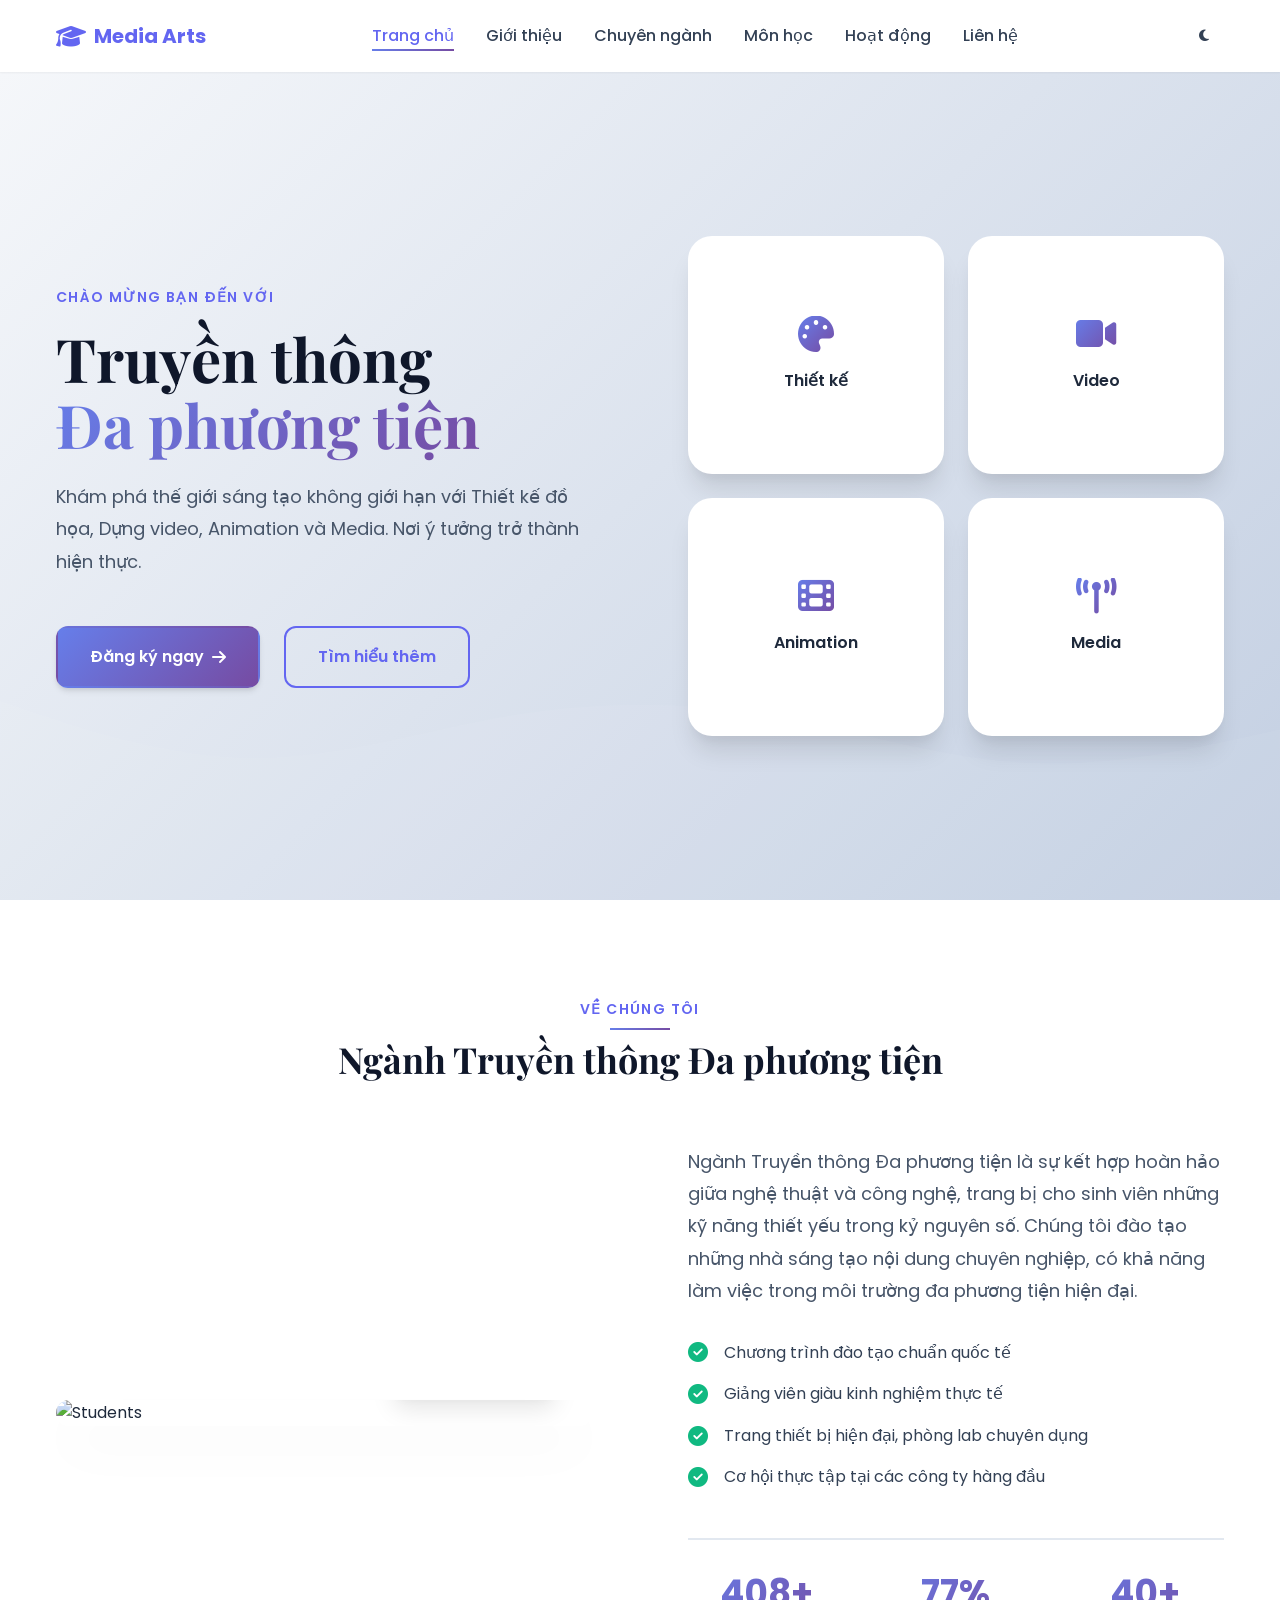
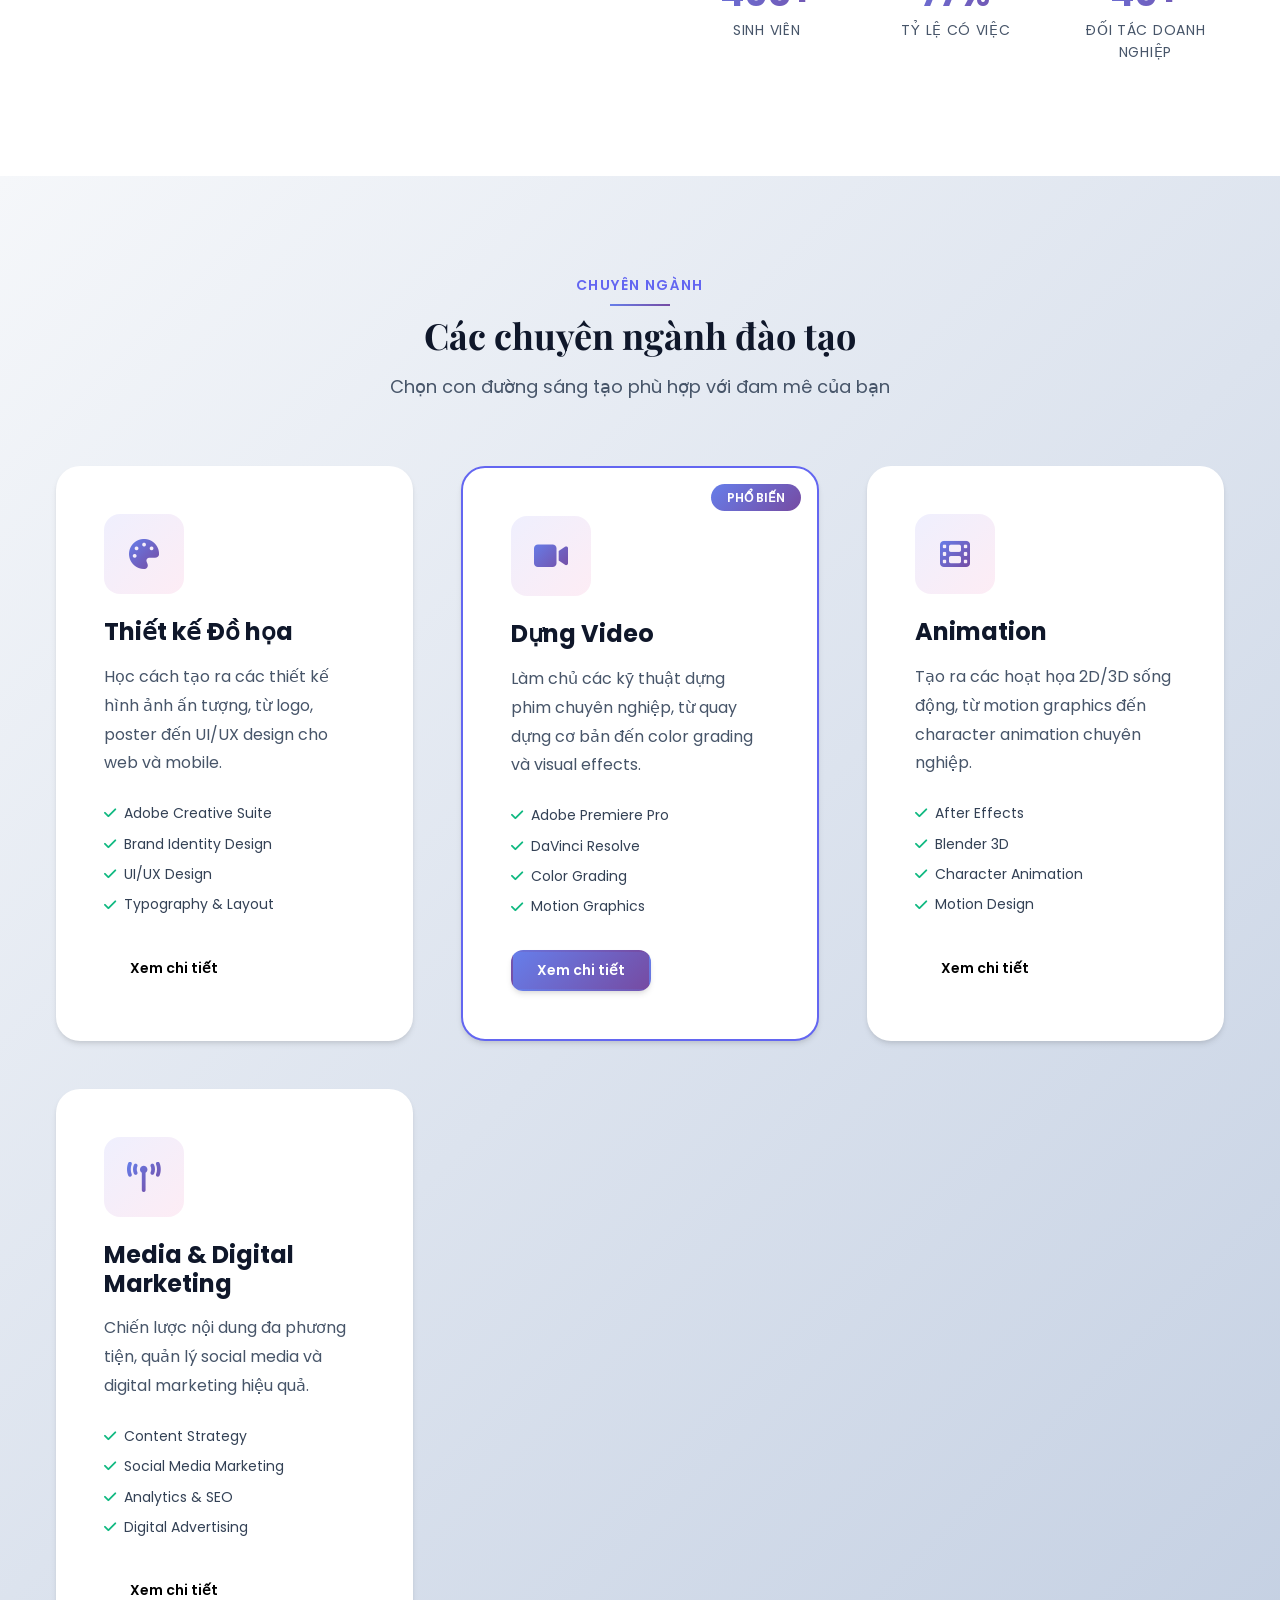
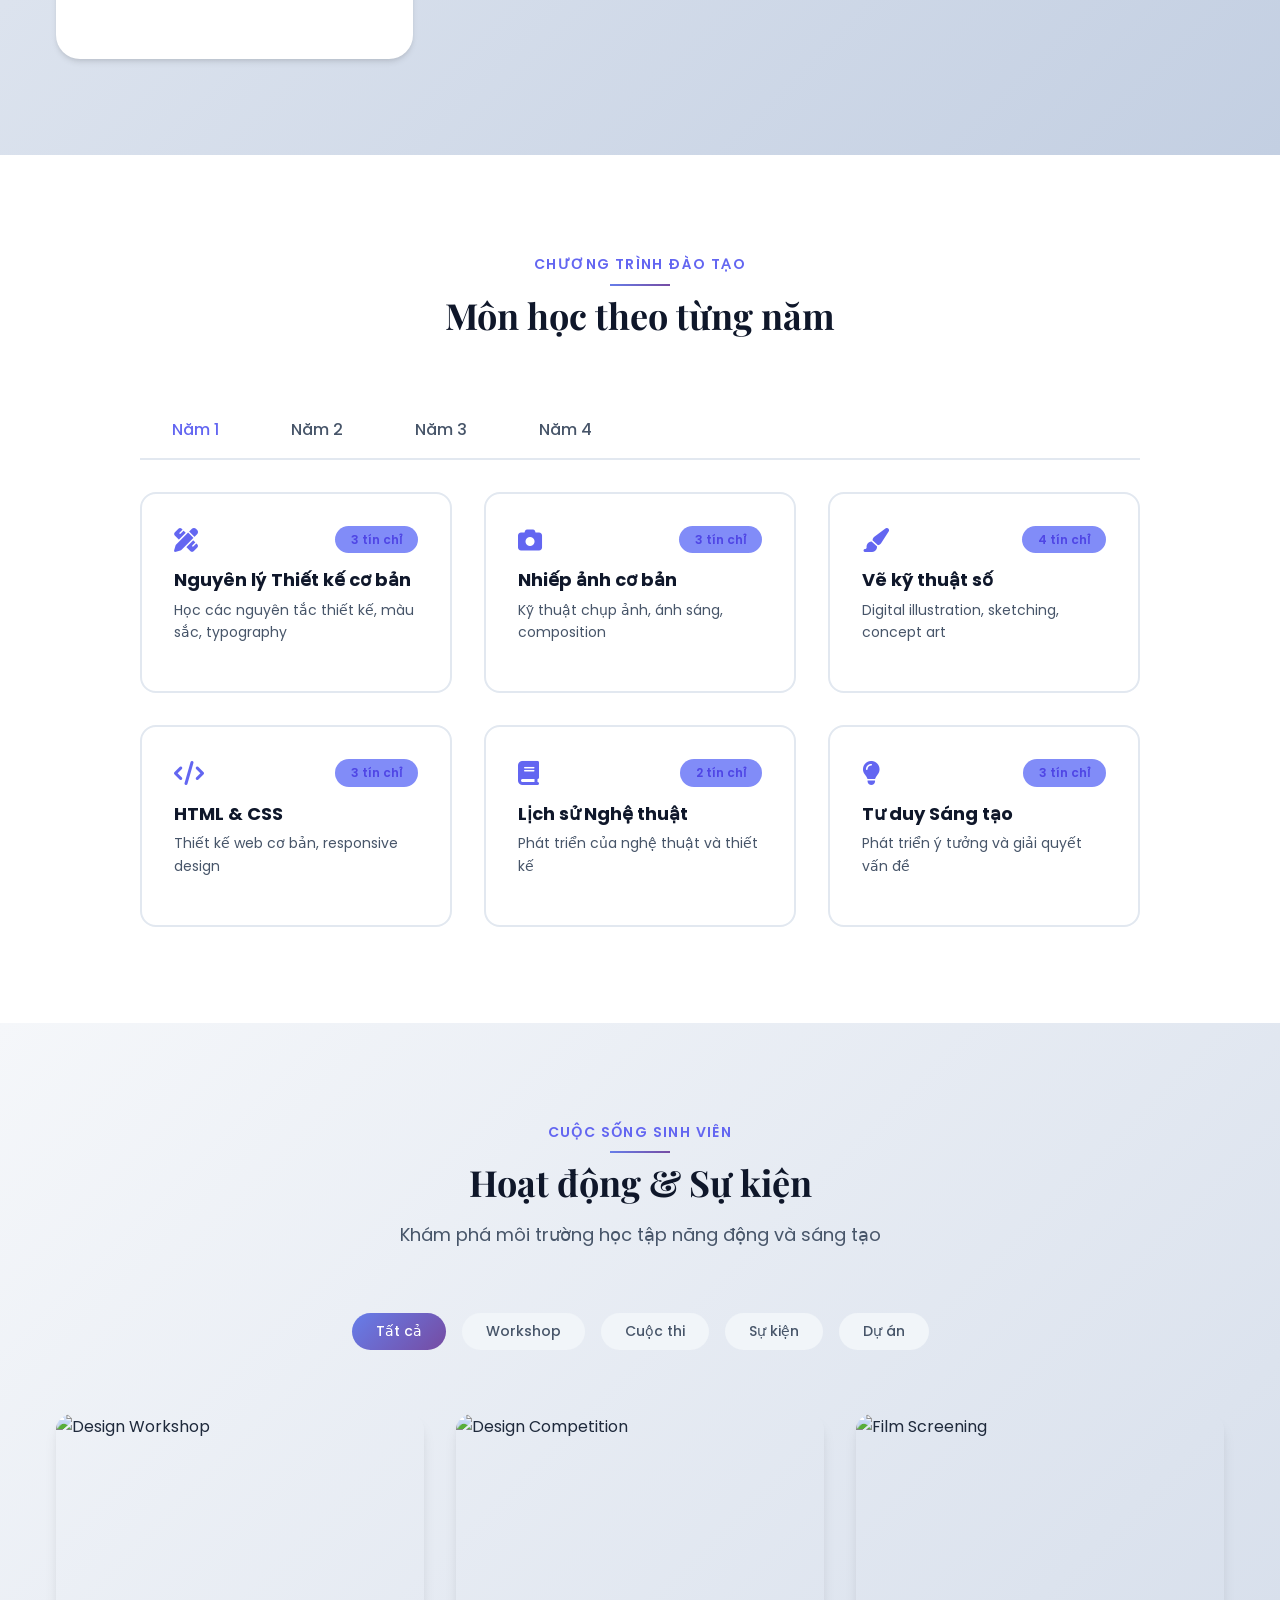
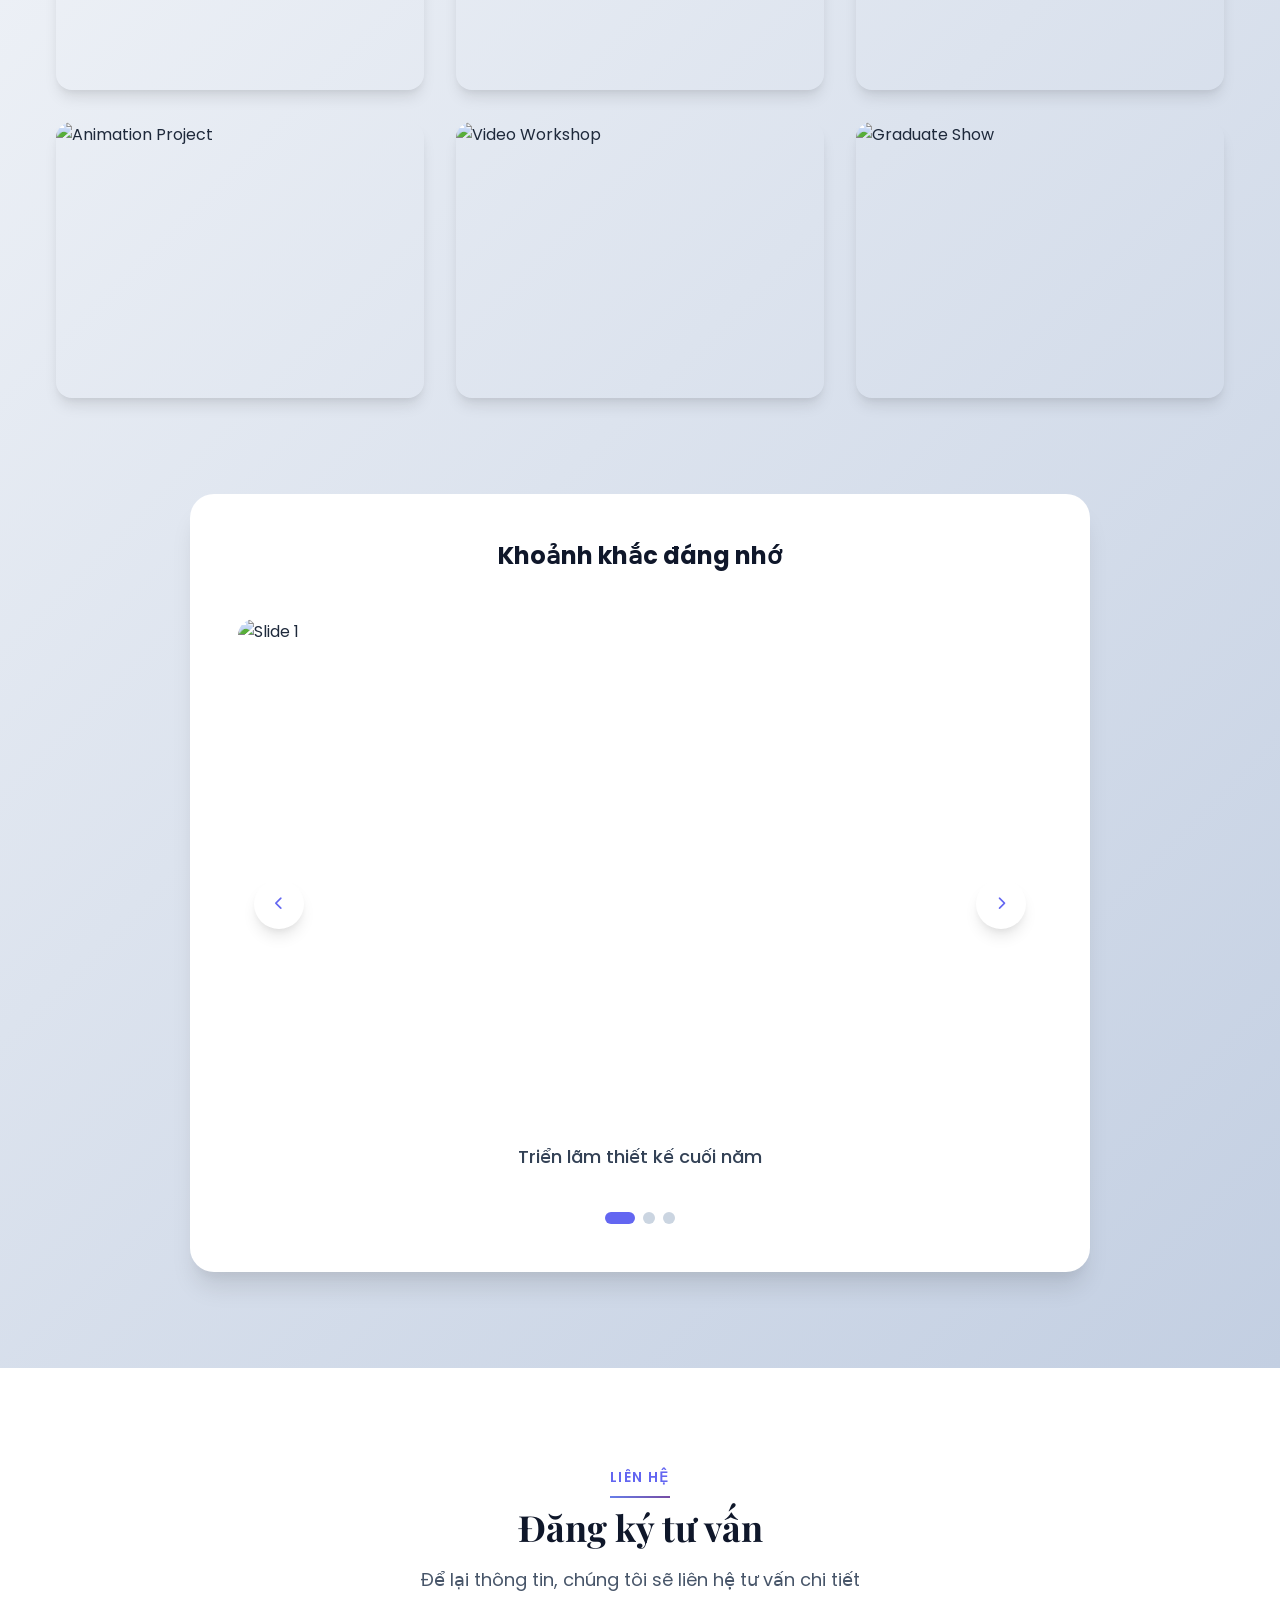
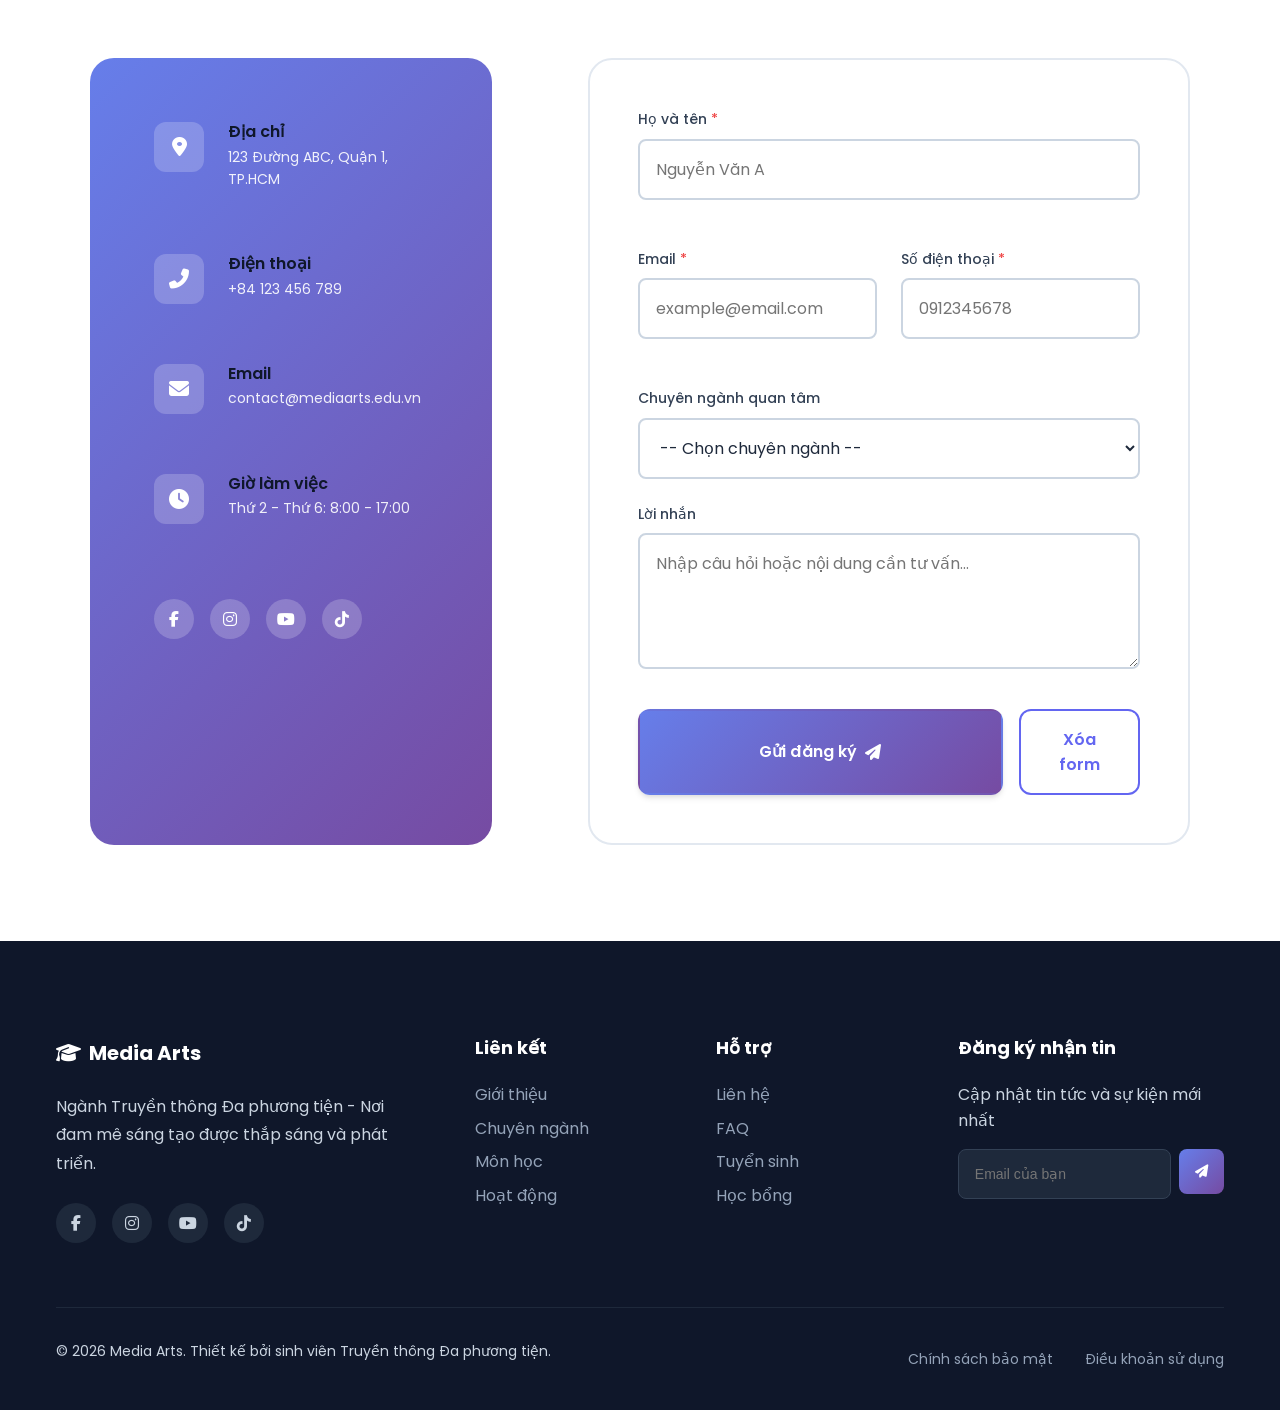
==== index.html @ f143e3f0 "a" ====
<!DOCTYPE html>
<html lang="vi">
<head>
    <meta charset="UTF-8">
    <meta name="viewport" content="width=device-width, initial-scale=1.0">
    <meta name="description" content="Ngành Truyền thông đa phương tiện - Thiết kế đồ họa, Dựng video, Animation, Media">
    <title>Truyền thông Đa phương tiện | Trường Đại học</title>
    
    <!-- CSS Files -->
    <link rel="stylesheet" href="css/variables.css">
    <link rel="stylesheet" href="css/layout.css">
    <link rel="stylesheet" href="css/components.css">
    <link rel="stylesheet" href="css/sections.css">
    <link rel="stylesheet" href="css/responsive.css">
    
    <!-- Font Awesome CDN -->
    <link rel="stylesheet" href="https://cdnjs.cloudflare.com/ajax/libs/font-awesome/6.5.1/css/all.min.css">
    
    <!-- Google Fonts -->
    <link rel="preconnect" href="https://fonts.googleapis.com">
    <link rel="preconnect" href="https://fonts.gstatic.com" crossorigin>
    <link href="https://fonts.googleapis.com/css2?family=Poppins:wght@300;400;500;600;700&family=Playfair+Display:wght@600;700&display=swap" rel="stylesheet">
</head>
<body>
    <!-- Header & Navigation -->
    <header class="header" id="header">
        <nav class="nav container">
            <a href="#" class="nav__logo">
                <i class="fas fa-graduation-cap"></i>
                <span>Media Arts</span>
            </a>
            
            <div class="nav__menu" id="nav-menu">
                <ul class="nav__list">
                    <li class="nav__item"><a href="#hero" class="nav__link">Trang chủ</a></li>
                    <li class="nav__item"><a href="#about" class="nav__link">Giới thiệu</a></li>
                    <li class="nav__item"><a href="#programs" class="nav__link">Chuyên ngành</a></li>
                    <li class="nav__item"><a href="#curriculum" class="nav__link">Môn học</a></li>
                    <li class="nav__item"><a href="#activities" class="nav__link">Hoạt động</a></li>
                    <li class="nav__item"><a href="#contact" class="nav__link">Liên hệ</a></li>
                </ul>
                <div class="nav__close" id="nav-close">
                    <i class="fas fa-times"></i>
                </div>
            </div>
            
            <div class="nav__actions">
                <button class="theme-toggle" id="theme-toggle" aria-label="Toggle dark mode">
                    <i class="fas fa-moon"></i>
                </button>
                <div class="nav__toggle" id="nav-toggle">
                    <i class="fas fa-bars"></i>
                </div>
            </div>
        </nav>
    </header>

    <!-- Main Content -->
    <main class="main">
        <!-- Hero Section -->
        <section class="hero section" id="hero">
            <div class="hero__container container">
                <div class="hero__content">
                    <span class="hero__subtitle">Chào mừng bạn đến với</span>
                    <h1 class="hero__title">
                        Truyền thông <br>
                        <span class="gradient-text">Đa phương tiện</span>
                    </h1>
                    <p class="hero__description">
                        Khám phá thế giới sáng tạo không giới hạn với Thiết kế đồ họa, 
                        Dựng video, Animation và Media. Nơi ý tưởng trở thành hiện thực.
                    </p>
                    <div class="hero__buttons">
                        <a href="#contact" class="btn btn--primary">
                            <span>Đăng ký ngay</span>
                            <i class="fas fa-arrow-right"></i>
                        </a>
                        <a href="#about" class="btn btn--outline">
                            <span>Tìm hiểu thêm</span>
                        </a>
                    </div>
                </div>
                <div class="hero__image">
                    <div class="hero__image-wrapper">
                        <div class="hero__image-card hero__card--1">
                            <i class="fas fa-palette"></i>
                            <span>Thiết kế</span>
                        </div>
                        <div class="hero__image-card hero__card--2">
                            <i class="fas fa-video"></i>
                            <span>Video</span>
                        </div>
                        <div class="hero__image-card hero__card--3">
                            <i class="fas fa-film"></i>
                            <span>Animation</span>
                        </div>
                        <div class="hero__image-card hero__card--4">
                            <i class="fas fa-broadcast-tower"></i>
                            <span>Media</span>
                        </div>
                    </div>
                </div>
            </div>
        </section>

        <!-- About Section -->
        <section class="about section" id="about">
            <div class="container">
                <div class="section__header">
                    <span class="section__subtitle">Về chúng tôi</span>
                    <h2 class="section__title">Ngành Truyền thông Đa phương tiện</h2>
                </div>

                <div class="about__container">
                    <div class="about__image">
                        <img src="https://images.unsplash.com/photo-1522202176988-66273c2fd55f?w=800" alt="Students" loading="lazy">
                        <div class="about__badge">
                            <span class="badge__number">10+</span>
                            <span class="badge__text">Năm kinh nghiệm</span>
                        </div>
                    </div>
                    <div class="about__content">
                        <p class="about__text">
                            Ngành Truyền thông Đa phương tiện là sự kết hợp hoàn hảo giữa nghệ thuật 
                            và công nghệ, trang bị cho sinh viên những kỹ năng thiết yếu trong kỷ 
                            nguyên số. Chúng tôi đào tạo những nhà sáng tạo nội dung chuyên nghiệp, 
                            có khả năng làm việc trong môi trường đa phương tiện hiện đại.
                        </p>
                        <ul class="about__list">
                            <li class="about__item">
                                <i class="fas fa-check-circle"></i>
                                <span>Chương trình đào tạo chuẩn quốc tế</span>
                            </li>
                            <li class="about__item">
                                <i class="fas fa-check-circle"></i>
                                <span>Giảng viên giàu kinh nghiệm thực tế</span>
                            </li>
                            <li class="about__item">
                                <i class="fas fa-check-circle"></i>
                                <span>Trang thiết bị hiện đại, phòng lab chuyên dụng</span>
                            </li>
                            <li class="about__item">
                                <i class="fas fa-check-circle"></i>
                                <span>Cơ hội thực tập tại các công ty hàng đầu</span>
                            </li>
                        </ul>
                        <div class="about__stats">
                            <div class="stat__item">
                                <h3 class="stat__number">500+</h3>
                                <p class="stat__label">Sinh viên</p>
                            </div>
                            <div class="stat__item">
                                <h3 class="stat__number">95%</h3>
                                <p class="stat__label">Tỷ lệ có việc</p>
                            </div>
                            <div class="stat__item">
                                <h3 class="stat__number">50+</h3>
                                <p class="stat__label">Đối tác doanh nghiệp</p>
                            </div>
                        </div>
                    </div>
                </div>
            </div>
        </section>

        <!-- Programs Section -->
        <section class="programs section" id="programs">
            <div class="container">
                <div class="section__header">
                    <span class="section__subtitle">Chuyên ngành</span>
                    <h2 class="section__title">Các chuyên ngành đào tạo</h2>
                    <p class="section__description">
                        Chọn con đường sáng tạo phù hợp với đam mê của bạn
                    </p>
                </div>

                <div class="programs__grid">
                    <article class="program__card">
                        <div class="program__icon">
                            <i class="fas fa-palette"></i>
                        </div>
                        <h3 class="program__title">Thiết kế Đồ họa</h3>
                        <p class="program__description">
                            Học cách tạo ra các thiết kế hình ảnh ấn tượng, từ logo, 
                            poster đến UI/UX design cho web và mobile.
                        </p>
                        <ul class="program__features">
                            <li><i class="fas fa-check"></i> Adobe Creative Suite</li>
                            <li><i class="fas fa-check"></i> Brand Identity Design</li>
                            <li><i class="fas fa-check"></i> UI/UX Design</li>
                            <li><i class="fas fa-check"></i> Typography & Layout</li>
                        </ul>
                        <button class="btn btn--small" data-modal="design">
                            Xem chi tiết
                        </button>
                    </article>

                    <article class="program__card program__card--featured">
                        <div class="program__badge">Phổ biến</div>
                        <div class="program__icon">
                            <i class="fas fa-video"></i>
                        </div>
                        <h3 class="program__title">Dựng Video</h3>
                        <p class="program__description">
                            Làm chủ các kỹ thuật dựng phim chuyên nghiệp, từ quay dựng 
                            cơ bản đến color grading và visual effects.
                        </p>
                        <ul class="program__features">
                            <li><i class="fas fa-check"></i> Adobe Premiere Pro</li>
                            <li><i class="fas fa-check"></i> DaVinci Resolve</li>
                            <li><i class="fas fa-check"></i> Color Grading</li>
                            <li><i class="fas fa-check"></i> Motion Graphics</li>
                        </ul>
                        <button class="btn btn--small btn--primary" data-modal="video">
                            Xem chi tiết
                        </button>
                    </article>

                    <article class="program__card">
                        <div class="program__icon">
                            <i class="fas fa-film"></i>
                        </div>
                        <h3 class="program__title">Animation</h3>
                        <p class="program__description">
                            Tạo ra các hoạt họa 2D/3D sống động, từ motion graphics 
                            đến character animation chuyên nghiệp.
                        </p>
                        <ul class="program__features">
                            <li><i class="fas fa-check"></i> After Effects</li>
                            <li><i class="fas fa-check"></i> Blender 3D</li>
                            <li><i class="fas fa-check"></i> Character Animation</li>
                            <li><i class="fas fa-check"></i> Motion Design</li>
                        </ul>
                        <button class="btn btn--small" data-modal="animation">
                            Xem chi tiết
                        </button>
                    </article>

                    <article class="program__card">
                        <div class="program__icon">
                            <i class="fas fa-broadcast-tower"></i>
                        </div>
                        <h3 class="program__title">Media & Digital Marketing</h3>
                        <p class="program__description">
                            Chiến lược nội dung đa phương tiện, quản lý social media 
                            và digital marketing hiệu quả.
                        </p>
                        <ul class="program__features">
                            <li><i class="fas fa-check"></i> Content Strategy</li>
                            <li><i class="fas fa-check"></i> Social Media Marketing</li>
                            <li><i class="fas fa-check"></i> Analytics & SEO</li>
                            <li><i class="fas fa-check"></i> Digital Advertising</li>
                        </ul>
                        <button class="btn btn--small" data-modal="media">
                            Xem chi tiết
                        </button>
                    </article>
                </div>
            </div>
        </section>

        <!-- Curriculum Section -->
        <section class="curriculum section" id="curriculum">
            <div class="container">
                <div class="section__header">
                    <span class="section__subtitle">Chương trình đào tạo</span>
                    <h2 class="section__title">Môn học theo từng năm</h2>
                </div>

                <div class="curriculum__container">
                    <div class="tabs">
                        <button class="tab__button active" data-tab="year1">Năm 1</button>
                        <button class="tab__button" data-tab="year2">Năm 2</button>
                        <button class="tab__button" data-tab="year3">Năm 3</button>
                        <button class="tab__button" data-tab="year4">Năm 4</button>
                    </div>

                    <div class="tab__content active" id="year1">
                        <div class="curriculum__grid">
                            <div class="course__card">
                                <div class="course__header">
                                    <i class="fas fa-pencil-ruler"></i>
                                    <span class="course__credits">3 tín chỉ</span>
                                </div>
                                <h4 class="course__name">Nguyên lý Thiết kế cơ bản</h4>
                                <p class="course__desc">Học các nguyên tắc thiết kế, màu sắc, typography</p>
                            </div>
                            <div class="course__card">
                                <div class="course__header">
                                    <i class="fas fa-camera"></i>
                                    <span class="course__credits">3 tín chỉ</span>
                                </div>
                                <h4 class="course__name">Nhiếp ảnh cơ bản</h4>
                                <p class="course__desc">Kỹ thuật chụp ảnh, ánh sáng, composition</p>
                            </div>
                            <div class="course__card">
                                <div class="course__header">
                                    <i class="fas fa-paint-brush"></i>
                                    <span class="course__credits">4 tín chỉ</span>
                                </div>
                                <h4 class="course__name">Vẽ kỹ thuật số</h4>
                                <p class="course__desc">Digital illustration, sketching, concept art</p>
                            </div>
                            <div class="course__card">
                                <div class="course__header">
                                    <i class="fas fa-code"></i>
                                    <span class="course__credits">3 tín chỉ</span>
                                </div>
                                <h4 class="course__name">HTML & CSS</h4>
                                <p class="course__desc">Thiết kế web cơ bản, responsive design</p>
                            </div>
                            <div class="course__card">
                                <div class="course__header">
                                    <i class="fas fa-book"></i>
                                    <span class="course__credits">2 tín chỉ</span>
                                </div>
                                <h4 class="course__name">Lịch sử Nghệ thuật</h4>
                                <p class="course__desc">Phát triển của nghệ thuật và thiết kế</p>
                            </div>
                            <div class="course__card">
                                <div class="course__header">
                                    <i class="fas fa-lightbulb"></i>
                                    <span class="course__credits">3 tín chỉ</span>
                                </div>
                                <h4 class="course__name">Tư duy Sáng tạo</h4>
                                <p class="course__desc">Phát triển ý tưởng và giải quyết vấn đề</p>
                            </div>
                        </div>
                    </div>

                    <div class="tab__content" id="year2">
                        <div class="curriculum__grid">
                            <div class="course__card">
                                <div class="course__header">
                                    <i class="fab fa-adobe"></i>
                                    <span class="course__credits">4 tín chỉ</span>
                                </div>
                                <h4 class="course__name">Adobe Photoshop</h4>
                                <p class="course__desc">Photo editing, retouching, digital compositing</p>
                            </div>
                            <div class="course__card">
                                <div class="course__header">
                                    <i class="fas fa-bezier-curve"></i>
                                    <span class="course__credits">4 tín chỉ</span>
                                </div>
                                <h4 class="course__name">Adobe Illustrator</h4>
                                <p class="course__desc">Vector graphics, logo design, illustration</p>
                            </div>
                            <div class="course__card">
                                <div class="course__header">
                                    <i class="fas fa-video"></i>
                                    <span class="course__credits">4 tín chỉ</span>
                                </div>
                                <h4 class="course__name">Dựng Video cơ bản</h4>
                                <p class="course__desc">Premiere Pro, Final Cut, editing techniques</p>
                            </div>
                            <div class="course__card">
                                <div class="course__header">
                                    <i class="fas fa-play-circle"></i>
                                    <span class="course__credits">3 tín chỉ</span>
                                </div>
                                <h4 class="course__name">Motion Graphics</h4>
                                <p class="course__desc">After Effects cơ bản, animation 2D</p>
                            </div>
                            <div class="course__card">
                                <div class="course__header">
                                    <i class="fas fa-mobile-alt"></i>
                                    <span class="course__credits">3 tín chỉ</span>
                                </div>
                                <h4 class="course__name">UI/UX Design</h4>
                                <p class="course__desc">User interface, user experience, prototyping</p>
                            </div>
                            <div class="course__card">
                                <div class="course__header">
                                    <i class="fas fa-bullhorn"></i>
                                    <span class="course__credits">3 tín chỉ</span>
                                </div>
                                <h4 class="course__name">Marketing căn bản</h4>
                                <p class="course__desc">Brand strategy, consumer behavior</p>
                            </div>
                        </div>
                    </div>

                    <div class="tab__content" id="year3">
                        <div class="curriculum__grid">
                            <div class="course__card">
                                <div class="course__header">
                                    <i class="fas fa-cube"></i>
                                    <span class="course__credits">4 tín chỉ</span>
                                </div>
                                <h4 class="course__name">3D Modeling</h4>
                                <p class="course__desc">Blender, Maya, 3D design fundamentals</p>
                            </div>
                            <div class="course__card">
                                <div class="course__header">
                                    <i class="fas fa-running"></i>
                                    <span class="course__credits">4 tín chỉ</span>
                                </div>
                                <h4 class="course__name">Character Animation</h4>
                                <p class="course__desc">Rigging, character movement, storytelling</p>
                            </div>
                            <div class="course__card">
                                <div class="course__header">
                                    <i class="fas fa-adjust"></i>
                                    <span class="course__credits">3 tín chỉ</span>
                                </div>
                                <h4 class="course__name">Color Grading</h4>
                                <p class="course__desc">DaVinci Resolve, color theory, grading</p>
                            </div>
                            <div class="course__card">
                                <div class="course__header">
                                    <i class="fas fa-magic"></i>
                                    <span class="course__credits">4 tín chỉ</span>
                                </div>
                                <h4 class="course__name">Visual Effects</h4>
                                <p class="course__desc">VFX compositing, green screen, CGI</p>
                            </div>
                            <div class="course__card">
                                <div class="course__header">
                                    <i class="fas fa-share-alt"></i>
                                    <span class="course__credits">3 tín chỉ</span>
                                </div>
                                <h4 class="course__name">Social Media Marketing</h4>
                                <p class="course__desc">Content creation, analytics, campaigns</p>
                            </div>
                            <div class="course__card">
                                <div class="course__header">
                                    <i class="fas fa-briefcase"></i>
                                    <span class="course__credits">4 tín chỉ</span>
                                </div>
                                <h4 class="course__name">Portfolio Development</h4>
                                <p class="course__desc">Build professional portfolio, branding</p>
                            </div>
                        </div>
                    </div>

                    <div class="tab__content" id="year4">
                        <div class="curriculum__grid">
                            <div class="course__card">
                                <div class="course__header">
                                    <i class="fas fa-project-diagram"></i>
                                    <span class="course__credits">6 tín chỉ</span>
                                </div>
                                <h4 class="course__name">Capstone Project</h4>
                                <p class="course__desc">Dự án tốt nghiệp hoàn chỉnh</p>
                            </div>
                            <div class="course__card">
                                <div class="course__header">
                                    <i class="fas fa-handshake"></i>
                                    <span class="course__credits">6 tín chỉ</span>
                                </div>
                                <h4 class="course__name">Thực tập Doanh nghiệp</h4>
                                <p class="course__desc">Internship tại công ty đối tác</p>
                            </div>
                            <div class="course__card">
                                <div class="course__header">
                                    <i class="fas fa-tools"></i>
                                    <span class="course__credits">3 tín chỉ</span>
                                </div>
                                <h4 class="course__name">Chuyên đề nâng cao</h4>
                                <p class="course__desc">AR/VR, AI in design, emerging tech</p>
                            </div>
                            <div class="course__card">
                                <div class="course__header">
                                    <i class="fas fa-users"></i>
                                    <span class="course__credits">3 tín chỉ</span>
                                </div>
                                <h4 class="course__name">Team Collaboration</h4>
                                <p class="course__desc">Làm việc nhóm, quản lý dự án</p>
                            </div>
                            <div class="course__card">
                                <div class="course__header">
                                    <i class="fas fa-chart-line"></i>
                                    <span class="course__credits">3 tín chỉ</span>
                                </div>
                                <h4 class="course__name">Business for Creatives</h4>
                                <p class="course__desc">Freelancing, client management, pricing</p>
                            </div>
                            <div class="course__card">
                                <div class="course__header">
                                    <i class="fas fa-graduation-cap"></i>
                                    <span class="course__credits">3 tín chỉ</span>
                                </div>
                                <h4 class="course__name">Thesis & Defense</h4>
                                <p class="course__desc">Luận văn và bảo vệ tốt nghiệp</p>
                            </div>
                        </div>
                    </div>
                </div>
            </div>
        </section>

        <!-- Activities Section -->
        <section class="activities section" id="activities">
            <div class="container">
                <div class="section__header">
                    <span class="section__subtitle">Cuộc sống sinh viên</span>
                    <h2 class="section__title">Hoạt động & Sự kiện</h2>
                    <p class="section__description">
                        Khám phá môi trường học tập năng động và sáng tạo
                    </p>
                </div>

                <!-- Filter Buttons -->
                <div class="activities__filters">
                    <button class="filter__btn active" data-filter="all">Tất cả</button>
                    <button class="filter__btn" data-filter="workshop">Workshop</button>
                    <button class="filter__btn" data-filter="competition">Cuộc thi</button>
                    <button class="filter__btn" data-filter="event">Sự kiện</button>
                    <button class="filter__btn" data-filter="project">Dự án</button>
                </div>

                <!-- Gallery Grid -->
                <div class="activities__gallery">
                    <article class="gallery__item" data-category="workshop">
                        <div class="gallery__image">
                            <img src="https://images.unsplash.com/photo-1542744094-3a31f272c490?w=600" alt="Design Workshop" loading="lazy">
                            <div class="gallery__overlay">
                                <h3 class="gallery__title">Design Thinking Workshop</h3>
                                <p class="gallery__category">Workshop</p>
                                <button class="gallery__btn" data-image="1">
                                    <i class="fas fa-search-plus"></i>
                                </button>
                            </div>
                        </div>
                    </article>

                    <article class="gallery__item" data-category="competition">
                        <div class="gallery__image">
                            <img src="https://images.unsplash.com/photo-1523580494863-6f3031224c94?w=600" alt="Design Competition" loading="lazy">
                            <div class="gallery__overlay">
                                <h3 class="gallery__title">Graphic Design Competition</h3>
                                <p class="gallery__category">Cuộc thi</p>
                                <button class="gallery__btn" data-image="2">
                                    <i class="fas fa-search-plus"></i>
                                </button>
                            </div>
                        </div>
                    </article>

                    <article class="gallery__item" data-category="event">
                        <div class="gallery__image">
                            <img src="https://images.unsplash.com/photo-1540575467063-178a50c2df87?w=600" alt="Film Screening" loading="lazy">
                            <div class="gallery__overlay">
                                <h3 class="gallery__title">Student Film Screening</h3>
                                <p class="gallery__category">Sự kiện</p>
                                <button class="gallery__btn" data-image="3">
                                    <i class="fas fa-search-plus"></i>
                                </button>
                            </div>
                        </div>
                    </article>

                    <article class="gallery__item" data-category="project">
                        <div class="gallery__image">
                            <img src="https://images.unsplash.com/photo-1558403194-611308249627?w=600" alt="Animation Project" loading="lazy">
                            <div class="gallery__overlay">
                                <h3 class="gallery__title">3D Animation Showcase</h3>
                                <p class="gallery__category">Dự án</p>
                                <button class="gallery__btn" data-image="4">
                                    <i class="fas fa-search-plus"></i>
                                </button>
                            </div>
                        </div>
                    </article>

                    <article class="gallery__item" data-category="workshop">
                        <div class="gallery__image">
                            <img src="https://images.unsplash.com/photo-1560439514-4e9645039924?w=600" alt="Video Workshop" loading="lazy">
                            <div class="gallery__overlay">
                                <h3 class="gallery__title">Video Production Workshop</h3>
                                <p class="gallery__category">Workshop</p>
                                <button class="gallery__btn" data-image="5">
                                    <i class="fas fa-search-plus"></i>
                                </button>
                            </div>
                        </div>
                    </article>

                    <article class="gallery__item" data-category="event">
                        <div class="gallery__image">
                            <img src="https://images.unsplash.com/photo-1505373877841-8d25f7d46678?w=600" alt="Graduate Show" loading="lazy">
                            <div class="gallery__overlay">
                                <h3 class="gallery__title">Graduate Exhibition</h3>
                                <p class="gallery__category">Sự kiện</p>
                                <button class="gallery__btn" data-image="6">
                                    <i class="fas fa-search-plus"></i>
                                </button>
                            </div>
                        </div>
                    </article>
                </div>

                <!-- Image Slider -->
                <div class="slider__container">
                    <h3 class="slider__title">Khoảnh khắc đáng nhớ</h3>
                    <div class="slider">
                        <button class="slider__btn slider__btn--prev" id="slider-prev">
                            <i class="fas fa-chevron-left"></i>
                        </button>
                        <div class="slider__track">
                            <div class="slider__slide">
                                <img src="https://images.unsplash.com/photo-1523580494863-6f3031224c94?w=800" alt="Slide 1">
                                <p class="slider__caption">Triển lãm thiết kế cuối năm</p>
                            </div>
                            <div class="slider__slide">
                                <img src="https://images.unsplash.com/photo-1515187029135-18ee286d815b?w=800" alt="Slide 2">
                                <p class="slider__caption">Workshop với chuyên gia</p>
                            </div>
                            <div class="slider__slide">
                                <img src="https://images.unsplash.com/photo-1522071820081-009f0129c71c?w=800" alt="Slide 3">
                                <p class="slider__caption">Hoạt động nhóm sáng tạo</p>
                            </div>
                        </div>
                        <button class="slider__btn slider__btn--next" id="slider-next">
                            <i class="fas fa-chevron-right"></i>
                        </button>
                    </div>
                    <div class="slider__dots" id="slider-dots"></div>
                </div>
            </div>
        </section>

        <!-- Contact Section -->
        <section class="contact section" id="contact">
            <div class="container">
                <div class="section__header">
                    <span class="section__subtitle">Liên hệ</span>
                    <h2 class="section__title">Đăng ký tư vấn</h2>
                    <p class="section__description">
                        Để lại thông tin, chúng tôi sẽ liên hệ tư vấn chi tiết
                    </p>
                </div>

                <div class="contact__container">
                    <div class="contact__info">
                        <div class="info__item">
                            <div class="info__icon">
                                <i class="fas fa-map-marker-alt"></i>
                            </div>
                            <div class="info__content">
                                <h4 class="info__title">Địa chỉ</h4>
                                <p class="info__text">123 Đường ABC, Quận 1, TP.HCM</p>
                            </div>
                        </div>
                        <div class="info__item">
                            <div class="info__icon">
                                <i class="fas fa-phone-alt"></i>
                            </div>
                            <div class="info__content">
                                <h4 class="info__title">Điện thoại</h4>
                                <p class="info__text">+84 123 456 789</p>
                            </div>
                        </div>
                        <div class="info__item">
                            <div class="info__icon">
                                <i class="fas fa-envelope"></i>
                            </div>
                            <div class="info__content">
                                <h4 class="info__title">Email</h4>
                                <p class="info__text">contact@mediaarts.edu.vn</p>
                            </div>
                        </div>
                        <div class="info__item">
                            <div class="info__icon">
                                <i class="fas fa-clock"></i>
                            </div>
                            <div class="info__content">
                                <h4 class="info__title">Giờ làm việc</h4>
                                <p class="info__text">Thứ 2 - Thứ 6: 8:00 - 17:00</p>
                            </div>
                        </div>

                        <div class="social__links">
                            <a href="#" class="social__link" aria-label="Facebook">
                                <i class="fab fa-facebook-f"></i>
                            </a>
                            <a href="#" class="social__link" aria-label="Instagram">
                                <i class="fab fa-instagram"></i>
                            </a>
                            <a href="#" class="social__link" aria-label="YouTube">
                                <i class="fab fa-youtube"></i>
                            </a>
                            <a href="#" class="social__link" aria-label="TikTok">
                                <i class="fab fa-tiktok"></i>
                            </a>
                        </div>
                    </div>

                    <form class="contact__form" id="contact-form">
                        <div class="form__group">
                            <label for="name" class="form__label">Họ và tên <span class="required">*</span></label>
                            <input type="text" id="name" name="name" class="form__input" placeholder="Nguyễn Văn A" required>
                            <span class="form__error" id="name-error"></span>
                        </div>

                        <div class="form__row">
                            <div class="form__group">
                                <label for="email" class="form__label">Email <span class="required">*</span></label>
                                <input type="email" id="email" name="email" class="form__input" placeholder="example@email.com" required>
                                <span class="form__error" id="email-error"></span>
                            </div>
                            <div class="form__group">
                                <label for="phone" class="form__label">Số điện thoại <span class="required">*</span></label>
                                <input type="tel" id="phone" name="phone" class="form__input" placeholder="0912345678" required>
                                <span class="form__error" id="phone-error"></span>
                            </div>
                        </div>

                        <div class="form__group">
                            <label for="program" class="form__label">Chuyên ngành quan tâm</label>
                            <select id="program" name="program" class="form__select">
                                <option value="">-- Chọn chuyên ngành --</option>
                                <option value="design">Thiết kế Đồ họa</option>
                                <option value="video">Dựng Video</option>
                                <option value="animation">Animation</option>
                                <option value="media">Media & Digital Marketing</option>
                            </select>
                        </div>

                        <div class="form__group">
                            <label for="message" class="form__label">Lời nhắn</label>
                            <textarea id="message" name="message" class="form__textarea" rows="4" placeholder="Nhập câu hỏi hoặc nội dung cần tư vấn..."></textarea>
                        </div>

                        <div class="form__actions">
                            <button type="submit" class="btn btn--primary btn--full">
                                <span>Gửi đăng ký</span>
                                <i class="fas fa-paper-plane"></i>
                            </button>
                            <button type="reset" class="btn btn--outline">
                                <span>Xóa form</span>
                            </button>
                        </div>

                        <div class="form__message" id="form-message"></div>
                    </form>
                </div>
            </div>
        </section>
    </main>

    <!-- Footer -->
    <footer class="footer">
        <div class="container">
            <div class="footer__container">
                <div class="footer__column">
                    <a href="#" class="footer__logo">
                        <i class="fas fa-graduation-cap"></i>
                        <span>Media Arts</span>
                    </a>
                    <p class="footer__description">
                        Ngành Truyền thông Đa phương tiện - Nơi đam mê sáng tạo 
                        được thắp sáng và phát triển.
                    </p>
                    <div class="footer__social">
                        <a href="#" class="footer__social-link"><i class="fab fa-facebook-f"></i></a>
                        <a href="#" class="footer__social-link"><i class="fab fa-instagram"></i></a>
                        <a href="#" class="footer__social-link"><i class="fab fa-youtube"></i></a>
                        <a href="#" class="footer__social-link"><i class="fab fa-tiktok"></i></a>
                    </div>
                </div>

                <div class="footer__column">
                    <h3 class="footer__title">Liên kết</h3>
                    <ul class="footer__links">
                        <li><a href="#about">Giới thiệu</a></li>
                        <li><a href="#programs">Chuyên ngành</a></li>
                        <li><a href="#curriculum">Môn học</a></li>
                        <li><a href="#activities">Hoạt động</a></li>
                    </ul>
                </div>

                <div class="footer__column">
                    <h3 class="footer__title">Hỗ trợ</h3>
                    <ul class="footer__links">
                        <li><a href="#contact">Liên hệ</a></li>
                        <li><a href="#faq">FAQ</a></li>
                        <li><a href="#admission">Tuyển sinh</a></li>
                        <li><a href="#scholarship">Học bổng</a></li>
                    </ul>
                </div>

                <div class="footer__column">
                    <h3 class="footer__title">Đăng ký nhận tin</h3>
                    <p class="footer__newsletter-text">Cập nhật tin tức và sự kiện mới nhất</p>
                    <form class="footer__newsletter">
                        <input type="email" placeholder="Email của bạn" class="newsletter__input">
                        <button type="submit" class="newsletter__btn">
                            <i class="fas fa-paper-plane"></i>
                        </button>
                    </form>
                </div>
            </div>

            <div class="footer__bottom">
                <p class="footer__copyright">
                    &copy; 2026 Media Arts. Thiết kế bởi sinh viên Truyền thông Đa phương tiện.
                </p>
                <div class="footer__links-bottom">
                    <a href="#privacy">Chính sách bảo mật</a>
                    <a href="#terms">Điều khoản sử dụng</a>
                </div>
            </div>
        </div>
    </footer>

    <!-- Modal for Gallery Images -->
    <div class="modal" id="image-modal">
        <button class="modal__close" id="modal-close">
            <i class="fas fa-times"></i>
        </button>
        <div class="modal__content">
            <img src="" alt="Gallery Image" class="modal__image" id="modal-image">
            <div class="modal__caption" id="modal-caption"></div>
        </div>
    </div>

    <!-- Scroll to Top Button -->
    <button class="scroll-top" id="scroll-top" aria-label="Scroll to top">
        <i class="fas fa-arrow-up"></i>
    </button>

    <!-- JavaScript Files -->
    <script src="js/main.js"></script>
    <script src="js/navigation.js"></script>
    <script src="js/slider.js"></script>
    <script src="js/modal.js"></script>
    <script src="js/form.js"></script>
    <script src="js/animations.js"></script>
</body>
</html>
---- css/variables.css ----
/* ===== CSS VARIABLES ===== */
:root {
  /* Colors - Primary Palette */
  --color-primary: #6366f1;
  --color-primary-dark: #4f46e5;
  --color-primary-light: #818cf8;
  --color-secondary: #ec4899;
  --color-accent: #f59e0b;
  
  /* Gradient */
  --gradient-primary: linear-gradient(135deg, #667eea 0%, #764ba2 100%);
  --gradient-secondary: linear-gradient(135deg, #f093fb 0%, #f5576c 100%);
  --gradient-accent: linear-gradient(135deg, #4facfe 0%, #00f2fe 100%);
  
  /* Neutral Colors */
  --color-white: #ffffff;
  --color-black: #0f172a;
  --color-gray-100: #f1f5f9;
  --color-gray-200: #e2e8f0;
  --color-gray-300: #cbd5e1;
  --color-gray-400: #94a3b8;
  --color-gray-500: #64748b;
  --color-gray-600: #475569;
  --color-gray-700: #334155;
  --color-gray-800: #1e293b;
  --color-gray-900: #0f172a;
  
  /* Status Colors */
  --color-success: #10b981;
  --color-warning: #f59e0b;
  --color-error: #ef4444;
  --color-info: #3b82f6;
  
  /* Typography */
  --font-primary: 'Poppins', sans-serif;
  --font-display: 'Playfair Display', serif;
  
  /* Font Sizes */
  --fs-xs: 0.75rem;      /* 12px */
  --fs-sm: 0.875rem;     /* 14px */
  --fs-base: 1rem;       /* 16px */
  --fs-lg: 1.125rem;     /* 18px */
  --fs-xl: 1.25rem;      /* 20px */
  --fs-2xl: 1.5rem;      /* 24px */
  --fs-3xl: 1.875rem;    /* 30px */
  --fs-4xl: 2.25rem;     /* 36px */
  --fs-5xl: 3rem;        /* 48px */
  --fs-6xl: 3.75rem;     /* 60px */
  
  /* Font Weights */
  --fw-light: 300;
  --fw-regular: 400;
  --fw-medium: 500;
  --fw-semibold: 600;
  --fw-bold: 700;
  
  /* Spacing */
  --space-xs: 0.25rem;   /* 4px */
  --space-sm: 0.5rem;    /* 8px */
  --space-md: 1rem;      /* 16px */
  --space-lg: 1.5rem;    /* 24px */
  --space-xl: 2rem;      /* 32px */
  --space-2xl: 3rem;     /* 48px */
  --space-3xl: 4rem;     /* 64px */
  --space-4xl: 6rem;     /* 96px */
  --space-5xl: 8rem;     /* 128px */
  
  /* Border Radius */
  --radius-sm: 0.25rem;  /* 4px */
  --radius-md: 0.5rem;   /* 8px */
  --radius-lg: 0.75rem;  /* 12px */
  --radius-xl: 1rem;     /* 16px */
  --radius-2xl: 1.5rem;  /* 24px */
  --radius-full: 9999px;
  
  /* Shadows */
  --shadow-sm: 0 1px 2px 0 rgba(0, 0, 0, 0.05);
  --shadow-md: 0 4px 6px -1px rgba(0, 0, 0, 0.1), 0 2px 4px -1px rgba(0, 0, 0, 0.06);
  --shadow-lg: 0 10px 15px -3px rgba(0, 0, 0, 0.1), 0 4px 6px -2px rgba(0, 0, 0, 0.05);
  --shadow-xl: 0 20px 25px -5px rgba(0, 0, 0, 0.1), 0 10px 10px -5px rgba(0, 0, 0, 0.04);
  --shadow-2xl: 0 25px 50px -12px rgba(0, 0, 0, 0.25);
  
  /* Transitions */
  --transition-fast: 150ms ease-in-out;
  --transition-base: 300ms ease-in-out;
  --transition-slow: 500ms ease-in-out;
  
  /* Z-index */
  --z-dropdown: 1000;
  --z-sticky: 1020;
  --z-fixed: 1030;
  --z-modal-backdrop: 1040;
  --z-modal: 1050;
  --z-popover: 1060;
  --z-tooltip: 1070;
  
  /* Container */
  --container-max-width: 1200px;
  --container-padding: 1rem;
  
  /* Header Height */
  --header-height: 4.5rem;
}

/* Dark Mode Variables */
body.dark-mode {
  --color-white: #0f172a;
  --color-black: #f1f5f9;
  --color-gray-100: #1e293b;
  --color-gray-200: #334155;
  --color-gray-300: #475569;
  --color-gray-400: #64748b;
  --color-gray-500: #94a3b8;
  --color-gray-600: #cbd5e1;
  --color-gray-700: #e2e8f0;
  --color-gray-800: #f1f5f9;
  --color-gray-900: #f8fafc;
}

/* Custom Scrollbar */
::-webkit-scrollbar {
  width: 0.625rem;
}

::-webkit-scrollbar-track {
  background: var(--color-gray-100);
}

::-webkit-scrollbar-thumb {
  background: var(--color-primary);
  border-radius: var(--radius-full);
}

::-webkit-scrollbar-thumb:hover {
  background: var(--color-primary-dark);
}

/* Selection */
::selection {
  background-color: var(--color-primary);
  color: var(--color-white);
}

::-moz-selection {
  background-color: var(--color-primary);
  color: var(--color-white);
}
---- css/layout.css ----
/* ===== RESET & BASE STYLES ===== */
* {
  margin: 0;
  padding: 0;
  box-sizing: border-box;
}

html {
  scroll-behavior: smooth;
  font-size: 16px;
}

body {
  font-family: var(--font-primary);
  font-size: var(--fs-base);
  font-weight: var(--fw-regular);
  line-height: 1.6;
  color: var(--color-gray-800);
  background-color: var(--color-white);
  overflow-x: hidden;
  transition: background-color var(--transition-base);
}

/* ===== TYPOGRAPHY ===== */
h1, h2, h3, h4, h5, h6 {
  font-weight: var(--fw-bold);
  line-height: 1.2;
  color: var(--color-black);
  margin-bottom: var(--space-md);
}

h1 { font-size: var(--fs-5xl); }
h2 { font-size: var(--fs-4xl); }
h3 { font-size: var(--fs-3xl); }
h4 { font-size: var(--fs-2xl); }
h5 { font-size: var(--fs-xl); }
h6 { font-size: var(--fs-lg); }

p {
  margin-bottom: var(--space-md);
}

a {
  text-decoration: none;
  color: inherit;
  transition: color var(--transition-fast);
}

img {
  max-width: 100%;
  height: auto;
  display: block;
}

ul {
  list-style: none;
}

button {
  border: none;
  outline: none;
  background: none;
  cursor: pointer;
  font-family: inherit;
}

/* ===== CONTAINER ===== */
.container {
  max-width: var(--container-max-width);
  width: 100%;
  margin: 0 auto;
  padding: 0 var(--container-padding);
}

/* ===== SECTION ===== */
.section {
  padding: var(--space-4xl) 0;
}

.section__header {
  text-align: center;
  margin-bottom: var(--space-3xl);
}

.section__subtitle {
  display: inline-block;
  font-size: var(--fs-sm);
  font-weight: var(--fw-semibold);
  color: var(--color-primary);
  text-transform: uppercase;
  letter-spacing: 0.1em;
  margin-bottom: var(--space-sm);
  position: relative;
}

.section__subtitle::after {
  content: '';
  display: block;
  width: 60px;
  height: 2px;
  background: var(--gradient-primary);
  margin: var(--space-sm) auto 0;
}

.section__title {
  font-family: var(--font-display);
  font-size: var(--fs-4xl);
  color: var(--color-black);
  margin-bottom: var(--space-md);
}

.section__description {
  font-size: var(--fs-lg);
  color: var(--color-gray-600);
  max-width: 600px;
  margin: 0 auto;
}

/* ===== GRID LAYOUTS ===== */
.grid {
  display: grid;
  gap: var(--space-xl);
}

.grid--2 {
  grid-template-columns: repeat(2, 1fr);
}

.grid--3 {
  grid-template-columns: repeat(3, 1fr);
}

.grid--4 {
  grid-template-columns: repeat(4, 1fr);
}

/* ===== FLEX UTILITIES ===== */
.flex {
  display: flex;
}

.flex-center {
  display: flex;
  align-items: center;
  justify-content: center;
}

.flex-between {
  display: flex;
  align-items: center;
  justify-content: space-between;
}

.flex-column {
  display: flex;
  flex-direction: column;
}

/* ===== HEADER ===== */
.header {
  position: fixed;
  top: 0;
  left: 0;
  width: 100%;
  background-color: var(--color-white);
  box-shadow: var(--shadow-sm);
  z-index: var(--z-fixed);
  transition: all var(--transition-base);
}

.header.scrolled {
  box-shadow: var(--shadow-md);
  background-color: rgba(255, 255, 255, 0.95);
  backdrop-filter: blur(10px);
}

.nav {
  height: var(--header-height);
  display: flex;
  align-items: center;
  justify-content: space-between;
}

.nav__logo {
  display: flex;
  align-items: center;
  gap: var(--space-sm);
  font-size: var(--fs-xl);
  font-weight: var(--fw-bold);
  color: var(--color-primary);
}

.nav__logo i {
  font-size: var(--fs-2xl);
}

.nav__list {
  display: flex;
  align-items: center;
  gap: var(--space-xl);
}

.nav__link {
  font-weight: var(--fw-medium);
  color: var(--color-gray-700);
  position: relative;
  transition: color var(--transition-fast);
}

.nav__link:hover,
.nav__link.active {
  color: var(--color-primary);
}

.nav__link::after {
  content: '';
  position: absolute;
  bottom: -4px;
  left: 0;
  width: 0;
  height: 2px;
  background: var(--gradient-primary);
  transition: width var(--transition-base);
}

.nav__link:hover::after,
.nav__link.active::after {
  width: 100%;
}

.nav__actions {
  display: flex;
  align-items: center;
  gap: var(--space-md);
}

.theme-toggle {
  width: 40px;
  height: 40px;
  border-radius: var(--radius-md);
  display: flex;
  align-items: center;
  justify-content: center;
  color: var(--color-gray-700);
  transition: all var(--transition-fast);
}

.theme-toggle:hover {
  background-color: var(--color-gray-100);
  color: var(--color-primary);
}

.nav__toggle,
.nav__close {
  display: none;
  font-size: var(--fs-2xl);
  color: var(--color-gray-700);
  cursor: pointer;
}

/* ===== MAIN ===== */
.main {
  margin-top: var(--header-height);
}

/* ===== GRADIENT TEXT ===== */
.gradient-text {
  background: var(--gradient-primary);
  -webkit-background-clip: text;
  -webkit-text-fill-color: transparent;
  background-clip: text;
}

/* ===== SCROLL TO TOP ===== */
.scroll-top {
  position: fixed;
  bottom: 2rem;
  right: 2rem;
  width: 50px;
  height: 50px;
  border-radius: var(--radius-full);
  background: var(--gradient-primary);
  color: var(--color-white);
  display: flex;
  align-items: center;
  justify-content: center;
  box-shadow: var(--shadow-lg);
  opacity: 0;
  visibility: hidden;
  transform: translateY(20px);
  transition: all var(--transition-base);
  z-index: var(--z-fixed);
}

.scroll-top.show {
  opacity: 1;
  visibility: visible;
  transform: translateY(0);
}

.scroll-top:hover {
  transform: translateY(-5px);
  box-shadow: var(--shadow-xl);
}

/* ===== UTILITIES ===== */
.text-center {
  text-align: center;
}

.text-gradient {
  background: var(--gradient-primary);
  -webkit-background-clip: text;
  -webkit-text-fill-color: transparent;
  background-clip: text;
}

.required {
  color: var(--color-error);
}

/* Loading State */
.loading {
  position: relative;
  pointer-events: none;
  opacity: 0.6;
}

.loading::after {
  content: '';
  position: absolute;
  top: 50%;
  left: 50%;
  width: 20px;
  height: 20px;
  margin: -10px 0 0 -10px;
  border: 2px solid var(--color-primary);
  border-top-color: transparent;
  border-radius: 50%;
  animation: spin 0.6s linear infinite;
}

@keyframes spin {
  to { transform: rotate(360deg); }
}

/* Hidden */
.hidden {
  display: none !important;
}

.visually-hidden {
  position: absolute;
  width: 1px;
  height: 1px;
  margin: -1px;
  padding: 0;
  overflow: hidden;
  clip: rect(0, 0, 0, 0);
  border: 0;
}
---- css/components.css ----
/* ===== BUTTONS ===== */
.btn {
  display: inline-flex;
  align-items: center;
  gap: var(--space-sm);
  padding: var(--space-md) var(--space-xl);
  font-size: var(--fs-base);
  font-weight: var(--fw-semibold);
  border-radius: var(--radius-lg);
  cursor: pointer;
  transition: all var(--transition-base);
  border: 2px solid transparent;
  text-align: center;
  justify-content: center;
}

.btn--primary {
  background: var(--gradient-primary);
  color: var(--color-white);
  box-shadow: var(--shadow-md);
}

.btn--primary:hover {
  transform: translateY(-2px);
  box-shadow: var(--shadow-xl);
}

.btn--primary:active {
  transform: translateY(0);
}

.btn--outline {
  background: transparent;
  color: var(--color-primary);
  border-color: var(--color-primary);
}

.btn--outline:hover {
  background: var(--color-primary);
  color: var(--color-white);
}

.btn--small {
  padding: var(--space-sm) var(--space-lg);
  font-size: var(--fs-sm);
}

.btn--full {
  width: 100%;
}

.btn:disabled {
  opacity: 0.5;
  cursor: not-allowed;
  pointer-events: none;
}

/* ===== CARDS ===== */
.card {
  background: var(--color-white);
  border-radius: var(--radius-xl);
  box-shadow: var(--shadow-md);
  overflow: hidden;
  transition: all var(--transition-base);
}

.card:hover {
  transform: translateY(-5px);
  box-shadow: var(--shadow-xl);
}

.card__image {
  width: 100%;
  height: 200px;
  object-fit: cover;
}

.card__content {
  padding: var(--space-xl);
}

.card__title {
  font-size: var(--fs-xl);
  margin-bottom: var(--space-sm);
}

.card__description {
  color: var(--color-gray-600);
  margin-bottom: var(--space-md);
}

/* ===== BADGES ===== */
.badge {
  display: inline-block;
  padding: var(--space-xs) var(--space-md);
  font-size: var(--fs-xs);
  font-weight: var(--fw-semibold);
  border-radius: var(--radius-full);
  text-transform: uppercase;
  letter-spacing: 0.05em;
}

.badge--primary {
  background-color: var(--color-primary-light);
  color: var(--color-primary-dark);
}

.badge--success {
  background-color: #d1fae5;
  color: var(--color-success);
}

.badge--warning {
  background-color: #fef3c7;
  color: var(--color-warning);
}

/* ===== FORMS ===== */
.form__group {
  margin-bottom: var(--space-lg);
}

.form__label {
  display: block;
  font-size: var(--fs-sm);
  font-weight: var(--fw-medium);
  color: var(--color-gray-700);
  margin-bottom: var(--space-sm);
}

.form__input,
.form__select,
.form__textarea {
  width: 100%;
  padding: var(--space-md);
  font-size: var(--fs-base);
  font-family: inherit;
  color: var(--color-gray-800);
  background-color: var(--color-white);
  border: 2px solid var(--color-gray-300);
  border-radius: var(--radius-md);
  transition: all var(--transition-fast);
}

.form__input:focus,
.form__select:focus,
.form__textarea:focus {
  outline: none;
  border-color: var(--color-primary);
  box-shadow: 0 0 0 3px rgba(99, 102, 241, 0.1);
}

.form__input.error,
.form__select.error,
.form__textarea.error {
  border-color: var(--color-error);
}

.form__input.success,
.form__select.success,
.form__textarea.success {
  border-color: var(--color-success);
}

.form__error {
  display: block;
  font-size: var(--fs-sm);
  color: var(--color-error);
  margin-top: var(--space-xs);
  min-height: 1.25rem;
}

.form__textarea {
  resize: vertical;
  min-height: 120px;
}

.form__row {
  display: grid;
  grid-template-columns: repeat(2, 1fr);
  gap: var(--space-lg);
}

.form__actions {
  display: flex;
  gap: var(--space-md);
  margin-top: var(--space-xl);
}

.form__message {
  margin-top: var(--space-lg);
  padding: var(--space-md);
  border-radius: var(--radius-md);
  font-size: var(--fs-sm);
  text-align: center;
  display: none;
}

.form__message.show {
  display: block;
}

.form__message.success {
  background-color: #d1fae5;
  color: var(--color-success);
  border: 1px solid var(--color-success);
}

.form__message.error {
  background-color: #fee2e2;
  color: var(--color-error);
  border: 1px solid var(--color-error);
}

/* ===== TABS ===== */
.tabs {
  display: flex;
  gap: var(--space-sm);
  margin-bottom: var(--space-xl);
  border-bottom: 2px solid var(--color-gray-200);
  overflow-x: auto;
  scrollbar-width: none;
}

.tabs::-webkit-scrollbar {
  display: none;
}

.tab__button {
  padding: var(--space-md) var(--space-xl);
  font-size: var(--fs-base);
  font-weight: var(--fw-medium);
  color: var(--color-gray-600);
  background: transparent;
  border: none;
  border-bottom: 2px solid transparent;
  cursor: pointer;
  transition: all var(--transition-fast);
  white-space: nowrap;
  position: relative;
  margin-bottom: -2px;
}

.tab__button:hover {
  color: var(--color-primary);
}

.tab__button.active {
  color: var(--color-primary);
  border-bottom-color: var(--color-primary);
}

.tab__content {
  display: none;
  animation: fadeIn var(--transition-base);
}

.tab__content.active {
  display: block;
}

@keyframes fadeIn {
  from {
    opacity: 0;
    transform: translateY(10px);
  }
  to {
    opacity: 1;
    transform: translateY(0);
  }
}

/* ===== MODAL ===== */
.modal {
  position: fixed;
  top: 0;
  left: 0;
  width: 100%;
  height: 100%;
  background-color: rgba(0, 0, 0, 0.8);
  display: flex;
  align-items: center;
  justify-content: center;
  z-index: var(--z-modal);
  opacity: 0;
  visibility: hidden;
  transition: all var(--transition-base);
  padding: var(--space-xl);
}

.modal.show {
  opacity: 1;
  visibility: visible;
}

.modal__content {
  position: relative;
  max-width: 900px;
  width: 100%;
  animation: modalSlideDown var(--transition-base);
}

.modal.show .modal__content {
  animation: modalSlideUp var(--transition-base);
}

.modal__image {
  width: 100%;
  height: auto;
  border-radius: var(--radius-xl);
  box-shadow: var(--shadow-2xl);
}

.modal__caption {
  text-align: center;
  color: var(--color-white);
  font-size: var(--fs-lg);
  margin-top: var(--space-lg);
}

.modal__close {
  position: absolute;
  top: -50px;
  right: 0;
  width: 40px;
  height: 40px;
  background: var(--color-white);
  color: var(--color-gray-800);
  border-radius: var(--radius-full);
  display: flex;
  align-items: center;
  justify-content: center;
  cursor: pointer;
  transition: all var(--transition-fast);
}

.modal__close:hover {
  background: var(--color-error);
  color: var(--color-white);
  transform: rotate(90deg);
}

@keyframes modalSlideDown {
  from {
    opacity: 0;
    transform: translateY(-50px);
  }
  to {
    opacity: 1;
    transform: translateY(0);
  }
}

@keyframes modalSlideUp {
  from {
    opacity: 0;
    transform: translateY(50px);
  }
  to {
    opacity: 1;
    transform: translateY(0);
  }
}

/* ===== FILTERS ===== */
.filter__btn {
  padding: var(--space-sm) var(--space-lg);
  font-size: var(--fs-sm);
  font-weight: var(--fw-medium);
  color: var(--color-gray-600);
  background: var(--color-gray-100);
  border-radius: var(--radius-full);
  transition: all var(--transition-fast);
  cursor: pointer;
}

.filter__btn:hover {
  background: var(--color-primary-light);
  color: var(--color-white);
}

.filter__btn.active {
  background: var(--gradient-primary);
  color: var(--color-white);
}

/* ===== SOCIAL LINKS ===== */
.social__link {
  width: 40px;
  height: 40px;
  display: flex;
  align-items: center;
  justify-content: center;
  border-radius: var(--radius-full);
  background: var(--color-gray-100);
  color: var(--color-gray-700);
  transition: all var(--transition-fast);
}

.social__link:hover {
  background: var(--gradient-primary);
  color: var(--color-white);
  transform: translateY(-3px);
}

/* ===== STATISTICS ===== */
.stat__item {
  text-align: center;
}

.stat__number {
  font-size: var(--fs-4xl);
  font-weight: var(--fw-bold);
  background: var(--gradient-primary);
  -webkit-background-clip: text;
  -webkit-text-fill-color: transparent;
  background-clip: text;
  margin-bottom: var(--space-xs);
}

.stat__label {
  font-size: var(--fs-sm);
  color: var(--color-gray-600);
  text-transform: uppercase;
  letter-spacing: 0.05em;
}

/* ===== ICON BOX ===== */
.icon-box {
  width: 60px;
  height: 60px;
  display: flex;
  align-items: center;
  justify-content: center;
  border-radius: var(--radius-xl);
  background: var(--gradient-primary);
  color: var(--color-white);
  font-size: var(--fs-2xl);
  box-shadow: var(--shadow-lg);
}

/* ===== ACCORDION ===== */
.accordion__item {
  border: 1px solid var(--color-gray-200);
  border-radius: var(--radius-md);
  margin-bottom: var(--space-md);
  overflow: hidden;
}

.accordion__header {
  padding: var(--space-lg);
  background: var(--color-white);
  cursor: pointer;
  display: flex;
  align-items: center;
  justify-content: space-between;
  transition: background var(--transition-fast);
}

.accordion__header:hover {
  background: var(--color-gray-100);
}

.accordion__title {
  font-size: var(--fs-lg);
  font-weight: var(--fw-semibold);
  color: var(--color-gray-800);
  margin: 0;
}

.accordion__icon {
  font-size: var(--fs-xl);
  color: var(--color-primary);
  transition: transform var(--transition-base);
}

.accordion__item.active .accordion__icon {
  transform: rotate(180deg);
}

.accordion__content {
  max-height: 0;
  overflow: hidden;
  transition: max-height var(--transition-base);
}

.accordion__item.active .accordion__content {
  max-height: 500px;
}

.accordion__body {
  padding: var(--space-lg);
  color: var(--color-gray-600);
}
---- css/sections.css ----
/* ===== HERO SECTION ===== */
.hero {
  min-height: calc(100vh - var(--header-height));
  display: flex;
  align-items: center;
  background: linear-gradient(135deg, #f5f7fa 0%, #c3cfe2 100%);
  position: relative;
  overflow: hidden;
}

.hero::before {
  content: '';
  position: absolute;
  top: 0;
  left: 0;
  width: 100%;
  height: 100%;
  background: url('data:image/svg+xml,<svg xmlns="http://www.w3.org/2000/svg" viewBox="0 0 1440 320"><path fill="%23ffffff" fill-opacity="0.1" d="M0,96L48,112C96,128,192,160,288,160C384,160,480,128,576,112C672,96,768,96,864,112C960,128,1056,160,1152,165.3C1248,171,1344,149,1392,138.7L1440,128L1440,320L1392,320C1344,320,1248,320,1152,320C1056,320,960,320,864,320C768,320,672,320,576,320C480,320,384,320,288,320C192,320,96,320,48,320L0,320Z"></path></svg>') no-repeat bottom;
  opacity: 0.5;
}

.hero__container {
  display: grid;
  grid-template-columns: 1fr 1fr;
  gap: var(--space-4xl);
  align-items: center;
  position: relative;
  z-index: 1;
}

.hero__content {
  animation: slideInLeft 0.8s ease-out;
}

.hero__subtitle {
  display: inline-block;
  font-size: var(--fs-sm);
  font-weight: var(--fw-semibold);
  color: var(--color-primary);
  text-transform: uppercase;
  letter-spacing: 0.1em;
  margin-bottom: var(--space-md);
}

.hero__title {
  font-family: var(--font-display);
  font-size: var(--fs-6xl);
  line-height: 1.1;
  margin-bottom: var(--space-lg);
}

.hero__description {
  font-size: var(--fs-lg);
  color: var(--color-gray-600);
  margin-bottom: var(--space-2xl);
  line-height: 1.8;
}

.hero__buttons {
  display: flex;
  gap: var(--space-lg);
  flex-wrap: wrap;
}

.hero__image {
  animation: slideInRight 0.8s ease-out;
}

.hero__image-wrapper {
  position: relative;
  width: 100%;
  height: 500px;
  display: grid;
  grid-template-columns: repeat(2, 1fr);
  grid-template-rows: repeat(2, 1fr);
  gap: var(--space-lg);
}

.hero__image-card {
  background: var(--color-white);
  border-radius: var(--radius-2xl);
  padding: var(--space-xl);
  display: flex;
  flex-direction: column;
  align-items: center;
  justify-content: center;
  gap: var(--space-md);
  box-shadow: var(--shadow-xl);
  transition: all var(--transition-base);
  animation: float 3s ease-in-out infinite;
}

.hero__image-card:nth-child(2) {
  animation-delay: 0.5s;
}

.hero__image-card:nth-child(3) {
  animation-delay: 1s;
}

.hero__image-card:nth-child(4) {
  animation-delay: 1.5s;
}

.hero__image-card:hover {
  transform: translateY(-10px) scale(1.05);
}

.hero__image-card i {
  font-size: var(--fs-4xl);
  background: var(--gradient-primary);
  -webkit-background-clip: text;
  -webkit-text-fill-color: transparent;
  background-clip: text;
}

.hero__image-card span {
  font-weight: var(--fw-semibold);
  color: var(--color-gray-800);
}

@keyframes slideInLeft {
  from {
    opacity: 0;
    transform: translateX(-50px);
  }
  to {
    opacity: 1;
    transform: translateX(0);
  }
}

@keyframes slideInRight {
  from {
    opacity: 0;
    transform: translateX(50px);
  }
  to {
    opacity: 1;
    transform: translateX(0);
  }
}

@keyframes float {
  0%, 100% {
    transform: translateY(0);
  }
  50% {
    transform: translateY(-10px);
  }
}

/* ===== ABOUT SECTION ===== */
.about {
  background: var(--color-white);
}

.about__container {
  display: grid;
  grid-template-columns: 1fr 1fr;
  gap: var(--space-4xl);
  align-items: center;
}

.about__image {
  position: relative;
  border-radius: var(--radius-2xl);
  overflow: hidden;
  box-shadow: var(--shadow-2xl);
}

.about__image img {
  width: 100%;
  height: 100%;
  object-fit: cover;
  transition: transform var(--transition-slow);
}

.about__image:hover img {
  transform: scale(1.05);
}

.about__badge {
  position: absolute;
  bottom: 2rem;
  right: 2rem;
  background: var(--color-white);
  padding: var(--space-lg);
  border-radius: var(--radius-xl);
  box-shadow: var(--shadow-xl);
  text-align: center;
}

.badge__number {
  display: block;
  font-size: var(--fs-4xl);
  font-weight: var(--fw-bold);
  background: var(--gradient-primary);
  -webkit-background-clip: text;
  -webkit-text-fill-color: transparent;
  background-clip: text;
}

.badge__text {
  display: block;
  font-size: var(--fs-sm);
  color: var(--color-gray-600);
  margin-top: var(--space-xs);
}

.about__text {
  font-size: var(--fs-lg);
  color: var(--color-gray-600);
  line-height: 1.8;
  margin-bottom: var(--space-xl);
}

.about__list {
  margin-bottom: var(--space-2xl);
}

.about__item {
  display: flex;
  align-items: center;
  gap: var(--space-md);
  margin-bottom: var(--space-md);
  font-size: var(--fs-base);
  color: var(--color-gray-700);
}

.about__item i {
  color: var(--color-success);
  font-size: var(--fs-xl);
}

.about__stats {
  display: grid;
  grid-template-columns: repeat(3, 1fr);
  gap: var(--space-xl);
  padding-top: var(--space-xl);
  border-top: 2px solid var(--color-gray-200);
}

/* ===== PROGRAMS SECTION ===== */
.programs {
  background: linear-gradient(135deg, #f5f7fa 0%, #c3cfe2 100%);
}

.programs__grid {
  display: grid;
  grid-template-columns: repeat(auto-fit, minmax(280px, 1fr));
  gap: var(--space-2xl);
}

.program__card {
  background: var(--color-white);
  padding: var(--space-2xl);
  border-radius: var(--radius-2xl);
  box-shadow: var(--shadow-md);
  transition: all var(--transition-base);
  position: relative;
}

.program__card:hover {
  transform: translateY(-10px);
  box-shadow: var(--shadow-2xl);
}

.program__card--featured {
  border: 2px solid var(--color-primary);
}

.program__badge {
  position: absolute;
  top: 1rem;
  right: 1rem;
  background: var(--gradient-primary);
  color: var(--color-white);
  padding: var(--space-xs) var(--space-md);
  border-radius: var(--radius-full);
  font-size: var(--fs-xs);
  font-weight: var(--fw-semibold);
  text-transform: uppercase;
}

.program__icon {
  width: 80px;
  height: 80px;
  display: flex;
  align-items: center;
  justify-content: center;
  border-radius: var(--radius-xl);
  background: linear-gradient(135deg, rgba(99, 102, 241, 0.1) 0%, rgba(236, 72, 153, 0.1) 100%);
  margin-bottom: var(--space-lg);
}

.program__icon i {
  font-size: var(--fs-3xl);
  background: var(--gradient-primary);
  -webkit-background-clip: text;
  -webkit-text-fill-color: transparent;
  background-clip: text;
}

.program__title {
  font-size: var(--fs-2xl);
  margin-bottom: var(--space-md);
}

.program__description {
  color: var(--color-gray-600);
  line-height: 1.8;
  margin-bottom: var(--space-lg);
}

.program__features {
  margin-bottom: var(--space-xl);
}

.program__features li {
  display: flex;
  align-items: center;
  gap: var(--space-sm);
  margin-bottom: var(--space-sm);
  color: var(--color-gray-700);
  font-size: var(--fs-sm);
}

.program__features i {
  color: var(--color-success);
}

/* ===== CURRICULUM SECTION ===== */
.curriculum {
  background: var(--color-white);
}

.curriculum__container {
  max-width: 1000px;
  margin: 0 auto;
}

.curriculum__grid {
  display: grid;
  grid-template-columns: repeat(auto-fit, minmax(300px, 1fr));
  gap: var(--space-xl);
}

.course__card {
  background: var(--color-white);
  border: 2px solid var(--color-gray-200);
  border-radius: var(--radius-xl);
  padding: var(--space-xl);
  transition: all var(--transition-base);
  cursor: pointer;
}

.course__card:hover {
  border-color: var(--color-primary);
  box-shadow: var(--shadow-lg);
  transform: translateY(-5px);
}

.course__header {
  display: flex;
  align-items: center;
  justify-content: space-between;
  margin-bottom: var(--space-md);
}

.course__header i {
  font-size: var(--fs-2xl);
  color: var(--color-primary);
}

.course__credits {
  background: var(--color-primary-light);
  color: var(--color-primary-dark);
  padding: var(--space-xs) var(--space-md);
  border-radius: var(--radius-full);
  font-size: var(--fs-xs);
  font-weight: var(--fw-semibold);
}

.course__name {
  font-size: var(--fs-lg);
  margin-bottom: var(--space-sm);
  color: var(--color-gray-900);
}

.course__desc {
  font-size: var(--fs-sm);
  color: var(--color-gray-600);
  line-height: 1.6;
}

/* ===== ACTIVITIES SECTION ===== */
.activities {
  background: linear-gradient(135deg, #f5f7fa 0%, #c3cfe2 100%);
}

.activities__filters {
  display: flex;
  justify-content: center;
  gap: var(--space-md);
  margin-bottom: var(--space-3xl);
  flex-wrap: wrap;
}

.activities__gallery {
  display: grid;
  grid-template-columns: repeat(auto-fit, minmax(300px, 1fr));
  gap: var(--space-xl);
  margin-bottom: var(--space-4xl);
}

.gallery__item {
  opacity: 1;
  transition: all var(--transition-base);
}

.gallery__item.hide {
  opacity: 0;
  transform: scale(0.8);
  position: absolute;
  pointer-events: none;
}

.gallery__image {
  position: relative;
  border-radius: var(--radius-xl);
  overflow: hidden;
  box-shadow: var(--shadow-lg);
  aspect-ratio: 4/3;
}

.gallery__image img {
  width: 100%;
  height: 100%;
  object-fit: cover;
  transition: transform var(--transition-slow);
}

.gallery__overlay {
  position: absolute;
  top: 0;
  left: 0;
  width: 100%;
  height: 100%;
  background: linear-gradient(to top, rgba(0, 0, 0, 0.8) 0%, transparent 100%);
  display: flex;
  flex-direction: column;
  justify-content: flex-end;
  padding: var(--space-xl);
  opacity: 0;
  transition: opacity var(--transition-base);
}

.gallery__image:hover .gallery__overlay {
  opacity: 1;
}

.gallery__image:hover img {
  transform: scale(1.1);
}

.gallery__title {
  color: var(--color-white);
  font-size: var(--fs-xl);
  margin-bottom: var(--space-sm);
}

.gallery__category {
  color: var(--color-gray-300);
  font-size: var(--fs-sm);
  margin-bottom: var(--space-md);
}

.gallery__btn {
  width: 40px;
  height: 40px;
  border-radius: var(--radius-full);
  background: var(--color-white);
  color: var(--color-primary);
  display: flex;
  align-items: center;
  justify-content: center;
  transition: all var(--transition-fast);
}

.gallery__btn:hover {
  background: var(--color-primary);
  color: var(--color-white);
  transform: scale(1.1);
}

/* ===== SLIDER ===== */
.slider__container {
  max-width: 900px;
  margin: 0 auto;
  padding: var(--space-2xl);
  background: var(--color-white);
  border-radius: var(--radius-2xl);
  box-shadow: var(--shadow-xl);
}

.slider__title {
  text-align: center;
  font-size: var(--fs-2xl);
  margin-bottom: var(--space-2xl);
  color: var(--color-gray-900);
}

.slider {
  position: relative;
  overflow: hidden;
  border-radius: var(--radius-xl);
}

.slider__track {
  display: flex;
  transition: transform var(--transition-slow);
}

.slider__slide {
  min-width: 100%;
  position: relative;
}

.slider__slide img {
  width: 100%;
  height: 500px;
  object-fit: cover;
  border-radius: var(--radius-xl);
}

.slider__caption {
  text-align: center;
  margin-top: var(--space-lg);
  font-size: var(--fs-lg);
  color: var(--color-gray-700);
  font-weight: var(--fw-medium);
}

.slider__btn {
  position: absolute;
  top: 50%;
  transform: translateY(-50%);
  width: 50px;
  height: 50px;
  border-radius: var(--radius-full);
  background: var(--color-white);
  color: var(--color-primary);
  display: flex;
  align-items: center;
  justify-content: center;
  box-shadow: var(--shadow-lg);
  cursor: pointer;
  z-index: 10;
  transition: all var(--transition-fast);
}

.slider__btn:hover {
  background: var(--color-primary);
  color: var(--color-white);
  transform: translateY(-50%) scale(1.1);
}

.slider__btn--prev {
  left: 1rem;
}

.slider__btn--next {
  right: 1rem;
}

.slider__dots {
  display: flex;
  justify-content: center;
  gap: var(--space-sm);
  margin-top: var(--space-lg);
}

.slider__dot {
  width: 12px;
  height: 12px;
  border-radius: var(--radius-full);
  background: var(--color-gray-300);
  cursor: pointer;
  transition: all var(--transition-fast);
}

.slider__dot.active {
  background: var(--color-primary);
  width: 30px;
}

/* ===== CONTACT SECTION ===== */
.contact {
  background: var(--color-white);
}

.contact__container {
  display: grid;
  grid-template-columns: 1fr 1.5fr;
  gap: var(--space-4xl);
  max-width: 1100px;
  margin: 0 auto;
}

.contact__info {
  background: linear-gradient(135deg, #667eea 0%, #764ba2 100%);
  padding: var(--space-3xl);
  border-radius: var(--radius-2xl);
  color: var(--color-white);
}

.info__item {
  display: flex;
  gap: var(--space-lg);
  margin-bottom: var(--space-2xl);
}

.info__icon {
  width: 50px;
  height: 50px;
  border-radius: var(--radius-lg);
  background: rgba(255, 255, 255, 0.2);
  display: flex;
  align-items: center;
  justify-content: center;
  flex-shrink: 0;
}

.info__icon i {
  font-size: var(--fs-xl);
}

.info__title {
  font-size: var(--fs-base);
  font-weight: var(--fw-semibold);
  margin-bottom: var(--space-xs);
}

.info__text {
  font-size: var(--fs-sm);
  opacity: 0.9;
}

.social__links {
  display: flex;
  gap: var(--space-md);
  margin-top: var(--space-3xl);
}

.social__links .social__link {
  background: rgba(255, 255, 255, 0.2);
  color: var(--color-white);
}

.social__links .social__link:hover {
  background: var(--color-white);
  color: var(--color-primary);
}

.contact__form {
  background: var(--color-white);
  padding: var(--space-2xl);
  border-radius: var(--radius-2xl);
  border: 2px solid var(--color-gray-200);
}

/* ===== FOOTER ===== */
.footer {
  background: var(--color-gray-900);
  color: var(--color-gray-300);
  padding: var(--space-4xl) 0 var(--space-xl);
}

.footer__container {
  display: grid;
  grid-template-columns: 2fr 1fr 1fr 1.5fr;
  gap: var(--space-3xl);
  margin-bottom: var(--space-3xl);
}

.footer__logo {
  display: flex;
  align-items: center;
  gap: var(--space-sm);
  font-size: var(--fs-xl);
  font-weight: var(--fw-bold);
  color: var(--color-white);
  margin-bottom: var(--space-lg);
}

.footer__description {
  line-height: 1.8;
  margin-bottom: var(--space-lg);
}

.footer__social {
  display: flex;
  gap: var(--space-md);
}

.footer__social-link {
  width: 40px;
  height: 40px;
  border-radius: var(--radius-full);
  background: var(--color-gray-800);
  color: var(--color-gray-300);
  display: flex;
  align-items: center;
  justify-content: center;
  transition: all var(--transition-fast);
}

.footer__social-link:hover {
  background: var(--color-primary);
  color: var(--color-white);
  transform: translateY(-3px);
}

.footer__title {
  color: var(--color-white);
  font-size: var(--fs-lg);
  margin-bottom: var(--space-lg);
}

.footer__links li {
  margin-bottom: var(--space-sm);
}

.footer__links a {
  color: var(--color-gray-400);
  transition: color var(--transition-fast);
}

.footer__links a:hover {
  color: var(--color-primary);
  padding-left: var(--space-xs);
}

.footer__newsletter {
  display: flex;
  gap: var(--space-sm);
}

.newsletter__input {
  flex: 1;
  padding: var(--space-md);
  border-radius: var(--radius-md);
  border: 1px solid var(--color-gray-700);
  background: var(--color-gray-800);
  color: var(--color-white);
  font-size: var(--fs-sm);
}

.newsletter__btn {
  width: 45px;
  height: 45px;
  border-radius: var(--radius-md);
  background: var(--gradient-primary);
  color: var(--color-white);
  display: flex;
  align-items: center;
  justify-content: center;
  transition: all var(--transition-fast);
}

.newsletter__btn:hover {
  transform: translateY(-3px);
  box-shadow: var(--shadow-lg);
}

.footer__bottom {
  padding-top: var(--space-xl);
  border-top: 1px solid var(--color-gray-800);
  display: flex;
  justify-content: space-between;
  align-items: center;
}

.footer__copyright {
  font-size: var(--fs-sm);
}

.footer__links-bottom {
  display: flex;
  gap: var(--space-xl);
}

.footer__links-bottom a {
  font-size: var(--fs-sm);
  color: var(--color-gray-400);
  transition: color var(--transition-fast);
}

.footer__links-bottom a:hover {
  color: var(--color-primary);
}
---- css/responsive.css ----
/* ===== RESPONSIVE DESIGN ===== */
/* Breakpoints:
   - Mobile: < 768px
   - Tablet: 768px - 1024px
   - Desktop: > 1024px
*/

/* ===== TABLET & BELOW (< 1024px) ===== */
@media screen and (max-width: 1024px) {
  :root {
    --fs-6xl: 3rem;        /* 48px */
    --fs-5xl: 2.5rem;      /* 40px */
    --fs-4xl: 2rem;        /* 32px */
    --fs-3xl: 1.75rem;     /* 28px */
  }

  .container {
    --container-padding: 1.5rem;
  }

  /* Hero */
  .hero__container {
    grid-template-columns: 1fr;
    gap: var(--space-3xl);
  }

  .hero__image-wrapper {
    height: 400px;
  }

  /* About */
  .about__container {
    grid-template-columns: 1fr;
  }

  .about__stats {
    grid-template-columns: repeat(3, 1fr);
  }

  /* Programs */
  .programs__grid {
    grid-template-columns: repeat(auto-fit, minmax(250px, 1fr));
  }

  /* Contact */
  .contact__container {
    grid-template-columns: 1fr;
  }

  /* Footer */
  .footer__container {
    grid-template-columns: repeat(2, 1fr);
  }
}

/* ===== MOBILE (< 768px) ===== */
@media screen and (max-width: 768px) {
  :root {
    --fs-6xl: 2.5rem;      /* 40px */
    --fs-5xl: 2rem;        /* 32px */
    --fs-4xl: 1.75rem;     /* 28px */
    --fs-3xl: 1.5rem;      /* 24px */
    --fs-2xl: 1.25rem;     /* 20px */
    
    --space-4xl: 4rem;     /* 64px */
    --space-3xl: 3rem;     /* 48px */
    --space-2xl: 2rem;     /* 32px */
    
    --header-height: 4rem;
  }

  /* Typography */
  h1 { font-size: var(--fs-4xl); }
  h2 { font-size: var(--fs-3xl); }
  h3 { font-size: var(--fs-2xl); }

  /* Section */
  .section {
    padding: var(--space-3xl) 0;
  }

  .section__title {
    font-size: var(--fs-3xl);
  }

  .section__description {
    font-size: var(--fs-base);
  }

  /* ===== NAVIGATION ===== */
  .nav__menu {
    position: fixed;
    top: 0;
    right: -100%;
    width: 75%;
    max-width: 300px;
    height: 100vh;
    background-color: var(--color-white);
    box-shadow: var(--shadow-2xl);
    padding: var(--space-3xl) var(--space-xl);
    transition: right var(--transition-base);
    z-index: var(--z-fixed);
  }

  .nav__menu.show {
    right: 0;
  }

  .nav__list {
    flex-direction: column;
    gap: var(--space-xl);
    align-items: flex-start;
  }

  .nav__link {
    font-size: var(--fs-lg);
  }

  .nav__close {
    display: block;
    position: absolute;
    top: 1.5rem;
    right: 1.5rem;
  }

  .nav__toggle {
    display: block;
  }

  /* ===== HERO ===== */
  .hero {
    min-height: auto;
    padding: var(--space-3xl) 0;
  }

  .hero__container {
    grid-template-columns: 1fr;
    gap: var(--space-2xl);
  }

  .hero__title {
    font-size: var(--fs-4xl);
  }

  .hero__description {
    font-size: var(--fs-base);
  }

  .hero__buttons {
    flex-direction: column;
    gap: var(--space-md);
  }

  .hero__buttons .btn {
    width: 100%;
  }

  .hero__image-wrapper {
    height: 300px;
    grid-template-columns: 1fr 1fr;
    gap: var(--space-md);
  }

  .hero__image-card {
    padding: var(--space-lg);
  }

  .hero__image-card i {
    font-size: var(--fs-2xl);
  }

  .hero__image-card span {
    font-size: var(--fs-sm);
  }

  /* ===== ABOUT ===== */
  .about__container {
    grid-template-columns: 1fr;
    gap: var(--space-2xl);
  }

  .about__image {
    order: -1;
  }

  .about__badge {
    bottom: 1rem;
    right: 1rem;
    padding: var(--space-md);
  }

  .badge__number {
    font-size: var(--fs-3xl);
  }

  .about__text {
    font-size: var(--fs-base);
  }

  .about__stats {
    grid-template-columns: 1fr;
    gap: var(--space-lg);
  }

  .stat__number {
    font-size: var(--fs-3xl);
  }

  /* ===== PROGRAMS ===== */
  .programs__grid {
    grid-template-columns: 1fr;
    gap: var(--space-xl);
  }

  .program__card {
    padding: var(--space-xl);
  }

  .program__icon {
    width: 60px;
    height: 60px;
  }

  .program__icon i {
    font-size: var(--fs-2xl);
  }

  /* ===== CURRICULUM ===== */
  .tabs {
    justify-content: flex-start;
  }

  .tab__button {
    padding: var(--space-sm) var(--space-lg);
    font-size: var(--fs-sm);
  }

  .curriculum__grid {
    grid-template-columns: 1fr;
    gap: var(--space-lg);
  }

  .course__card {
    padding: var(--space-lg);
  }

  .course__header i {
    font-size: var(--fs-xl);
  }

  /* ===== ACTIVITIES ===== */
  .activities__filters {
    gap: var(--space-sm);
  }

  .filter__btn {
    padding: var(--space-xs) var(--space-md);
    font-size: var(--fs-xs);
  }

  .activities__gallery {
    grid-template-columns: 1fr;
    gap: var(--space-lg);
  }

  .slider__container {
    padding: var(--space-xl);
  }

  .slider__title {
    font-size: var(--fs-xl);
    margin-bottom: var(--space-xl);
  }

  .slider__slide img {
    height: 300px;
  }

  .slider__caption {
    font-size: var(--fs-base);
  }

  .slider__btn {
    width: 40px;
    height: 40px;
  }

  .slider__btn--prev {
    left: 0.5rem;
  }

  .slider__btn--next {
    right: 0.5rem;
  }

  /* ===== CONTACT ===== */
  .contact__container {
    grid-template-columns: 1fr;
    gap: var(--space-2xl);
  }

  .contact__info {
    padding: var(--space-2xl);
  }

  .info__item {
    margin-bottom: var(--space-xl);
  }

  .contact__form {
    padding: var(--space-xl);
  }

  .form__row {
    grid-template-columns: 1fr;
    gap: var(--space-md);
  }

  .form__actions {
    flex-direction: column;
  }

  .form__actions .btn {
    width: 100%;
  }

  /* ===== FOOTER ===== */
  .footer {
    padding: var(--space-3xl) 0 var(--space-xl);
  }

  .footer__container {
    grid-template-columns: 1fr;
    gap: var(--space-2xl);
  }

  .footer__bottom {
    flex-direction: column;
    gap: var(--space-lg);
    text-align: center;
  }

  .footer__links-bottom {
    flex-direction: column;
    gap: var(--space-md);
  }

  /* ===== COMPONENTS ===== */
  .btn {
    padding: var(--space-sm) var(--space-lg);
  }

  .btn--small {
    padding: var(--space-xs) var(--space-md);
  }

  .modal {
    padding: var(--space-lg);
  }

  .modal__close {
    top: -40px;
    width: 35px;
    height: 35px;
  }

  .modal__caption {
    font-size: var(--fs-base);
  }

  /* ===== GRID ===== */
  .grid--2,
  .grid--3,
  .grid--4 {
    grid-template-columns: 1fr;
  }

  /* ===== SCROLL TO TOP ===== */
  .scroll-top {
    bottom: 1rem;
    right: 1rem;
    width: 45px;
    height: 45px;
  }
}

/* ===== SMALL MOBILE (< 480px) ===== */
@media screen and (max-width: 480px) {
  :root {
    --container-padding: 1rem;
    --fs-6xl: 2rem;        /* 32px */
    --fs-5xl: 1.75rem;     /* 28px */
    --fs-4xl: 1.5rem;      /* 24px */
  }

  .hero__title {
    font-size: var(--fs-3xl);
  }

  .section__title {
    font-size: var(--fs-2xl);
  }

  .hero__image-wrapper {
    height: 250px;
    gap: var(--space-sm);
  }

  .hero__image-card {
    padding: var(--space-md);
  }

  .hero__image-card span {
    font-size: var(--fs-xs);
  }

  .nav__menu {
    width: 85%;
  }

  .about__badge {
    padding: var(--space-sm);
  }

  .badge__number {
    font-size: var(--fs-2xl);
  }

  .program__icon {
    width: 50px;
    height: 50px;
  }

  .slider__slide img {
    height: 250px;
  }

  .contact__info {
    padding: var(--space-xl);
  }

  .info__item {
    flex-direction: column;
    text-align: center;
    align-items: center;
  }
}

/* ===== LANDSCAPE MODE (Mobile) ===== */
@media screen and (max-height: 500px) and (orientation: landscape) {
  .hero {
    min-height: auto;
  }

  .section {
    padding: var(--space-2xl) 0;
  }

  .nav__menu {
    width: 50%;
  }
}

/* ===== PRINT STYLES ===== */
@media print {
  .header,
  .nav__toggle,
  .nav__close,
  .theme-toggle,
  .scroll-top,
  .btn,
  .footer__newsletter,
  .contact__form {
    display: none !important;
  }

  body {
    color: #000;
    background: #fff;
  }

  .section {
    page-break-inside: avoid;
  }
}

/* ===== REDUCED MOTION ===== */
@media (prefers-reduced-motion: reduce) {
  *,
  *::before,
  *::after {
    animation-duration: 0.01ms !important;
    animation-iteration-count: 1 !important;
    transition-duration: 0.01ms !important;
    scroll-behavior: auto !important;
  }
}

/* ===== HIGH CONTRAST MODE ===== */
@media (prefers-contrast: high) {
  :root {
    --color-gray-300: #999;
    --color-gray-600: #333;
  }

  .btn--outline {
    border-width: 3px;
  }

  .nav__link::after {
    height: 3px;
  }
}

/* ===== DARK MODE PREFERENCE ===== */
@media (prefers-color-scheme: dark) {
  body:not(.light-mode) {
    --color-white: #0f172a;
    --color-black: #f1f5f9;
    --color-gray-100: #1e293b;
    --color-gray-200: #334155;
    --color-gray-800: #f1f5f9;
    --color-gray-900: #f8fafc;
  }
}
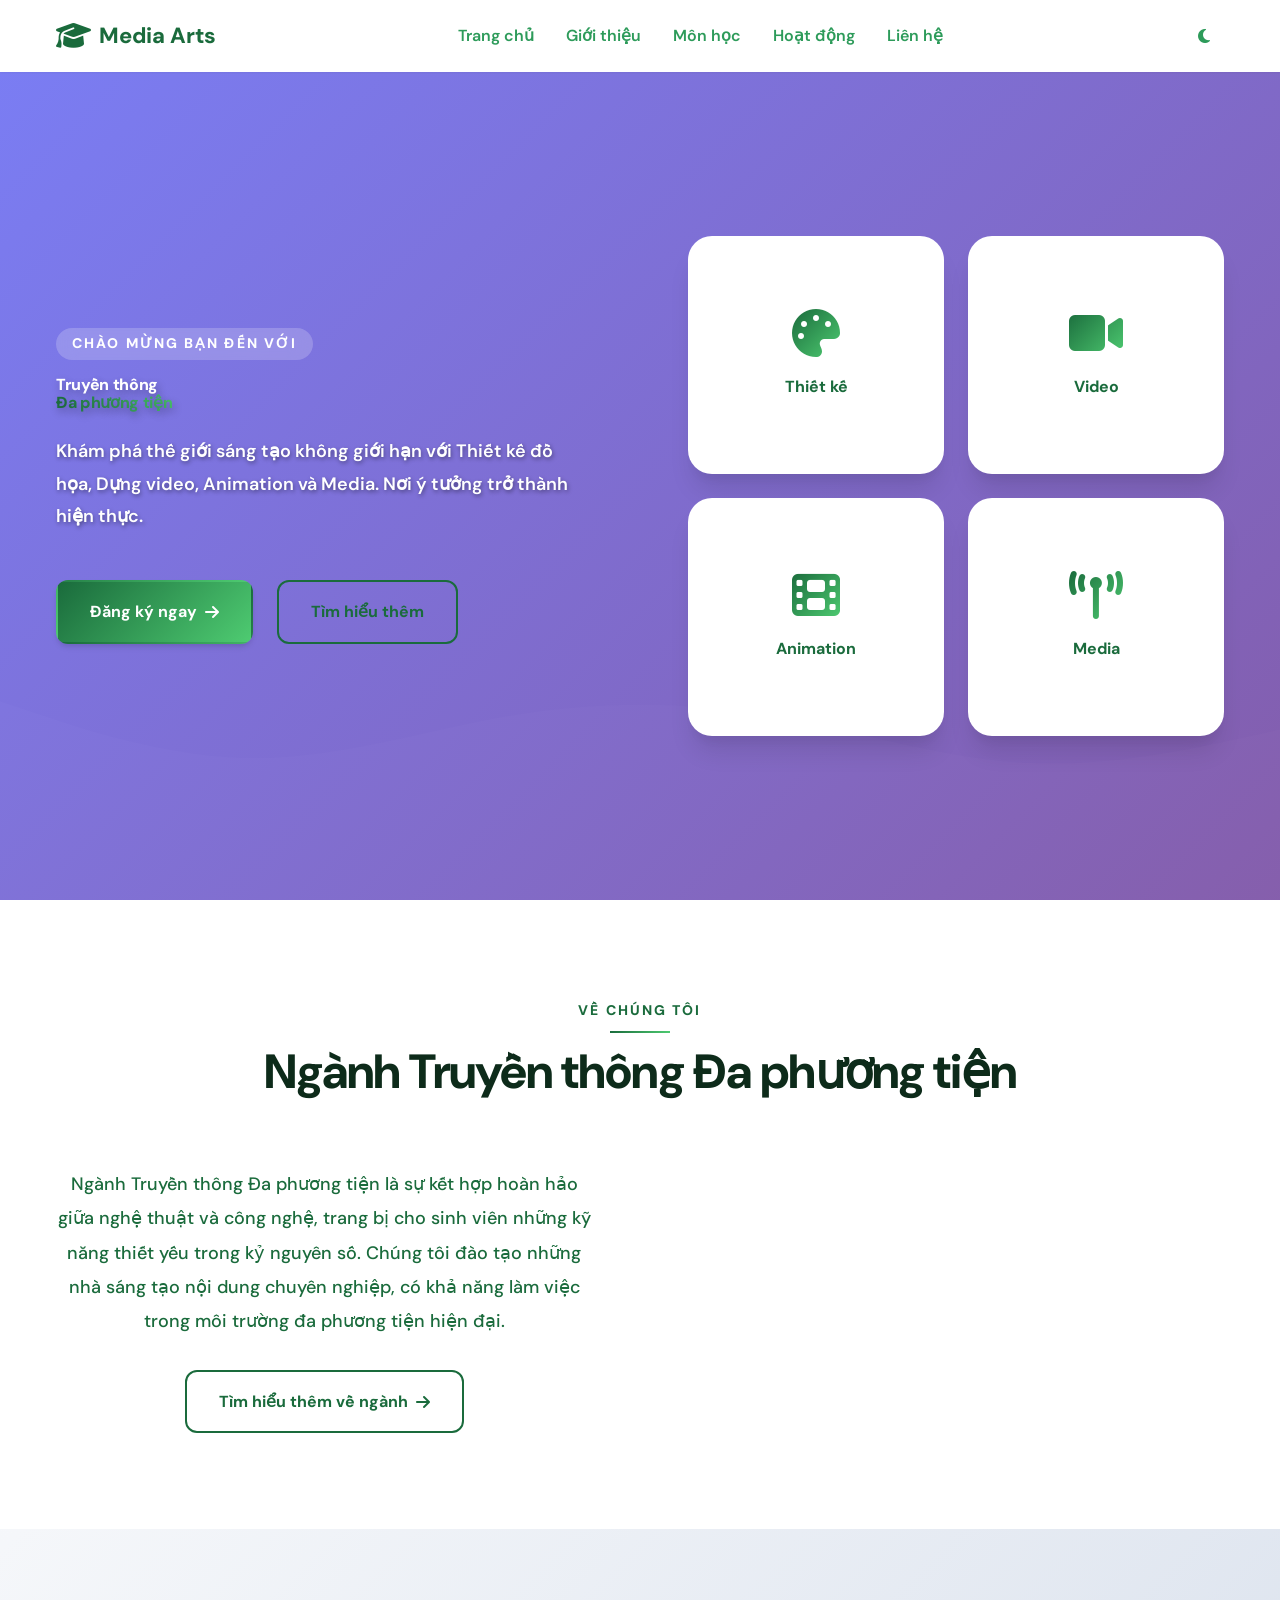
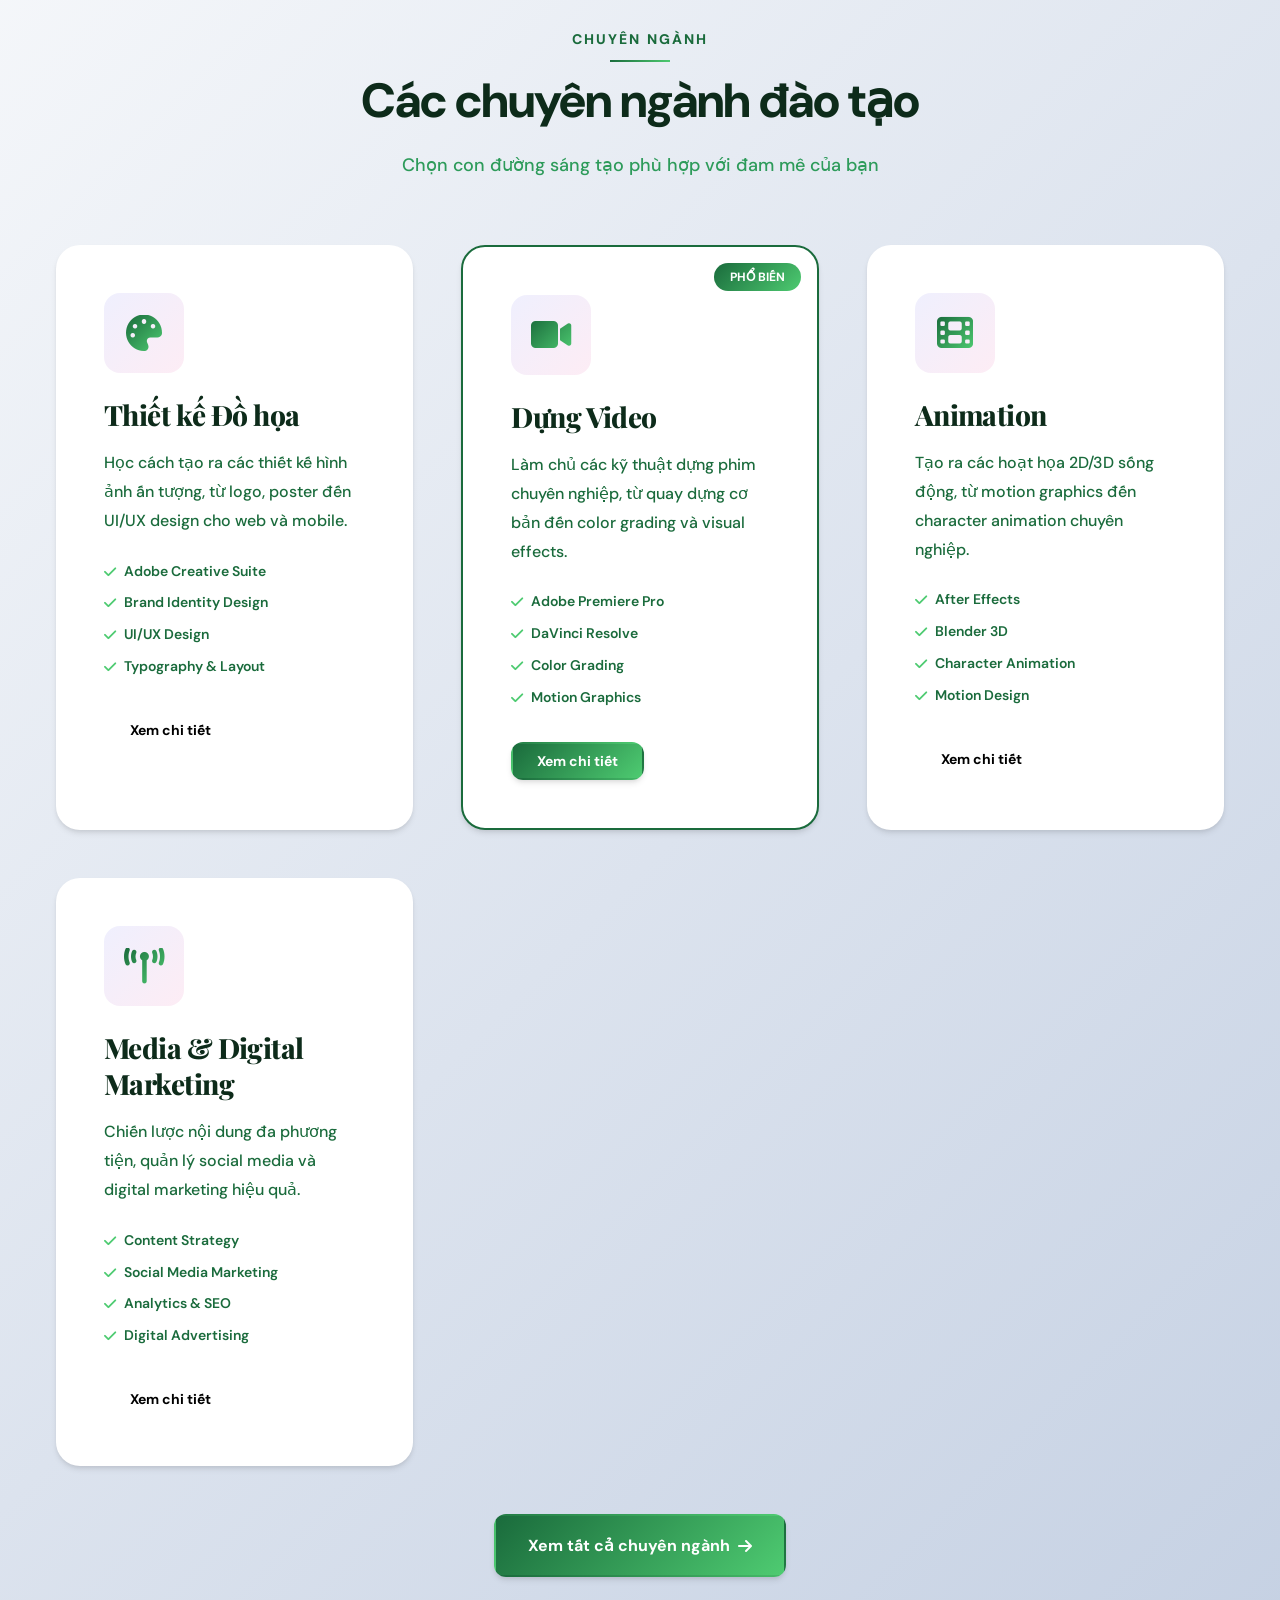
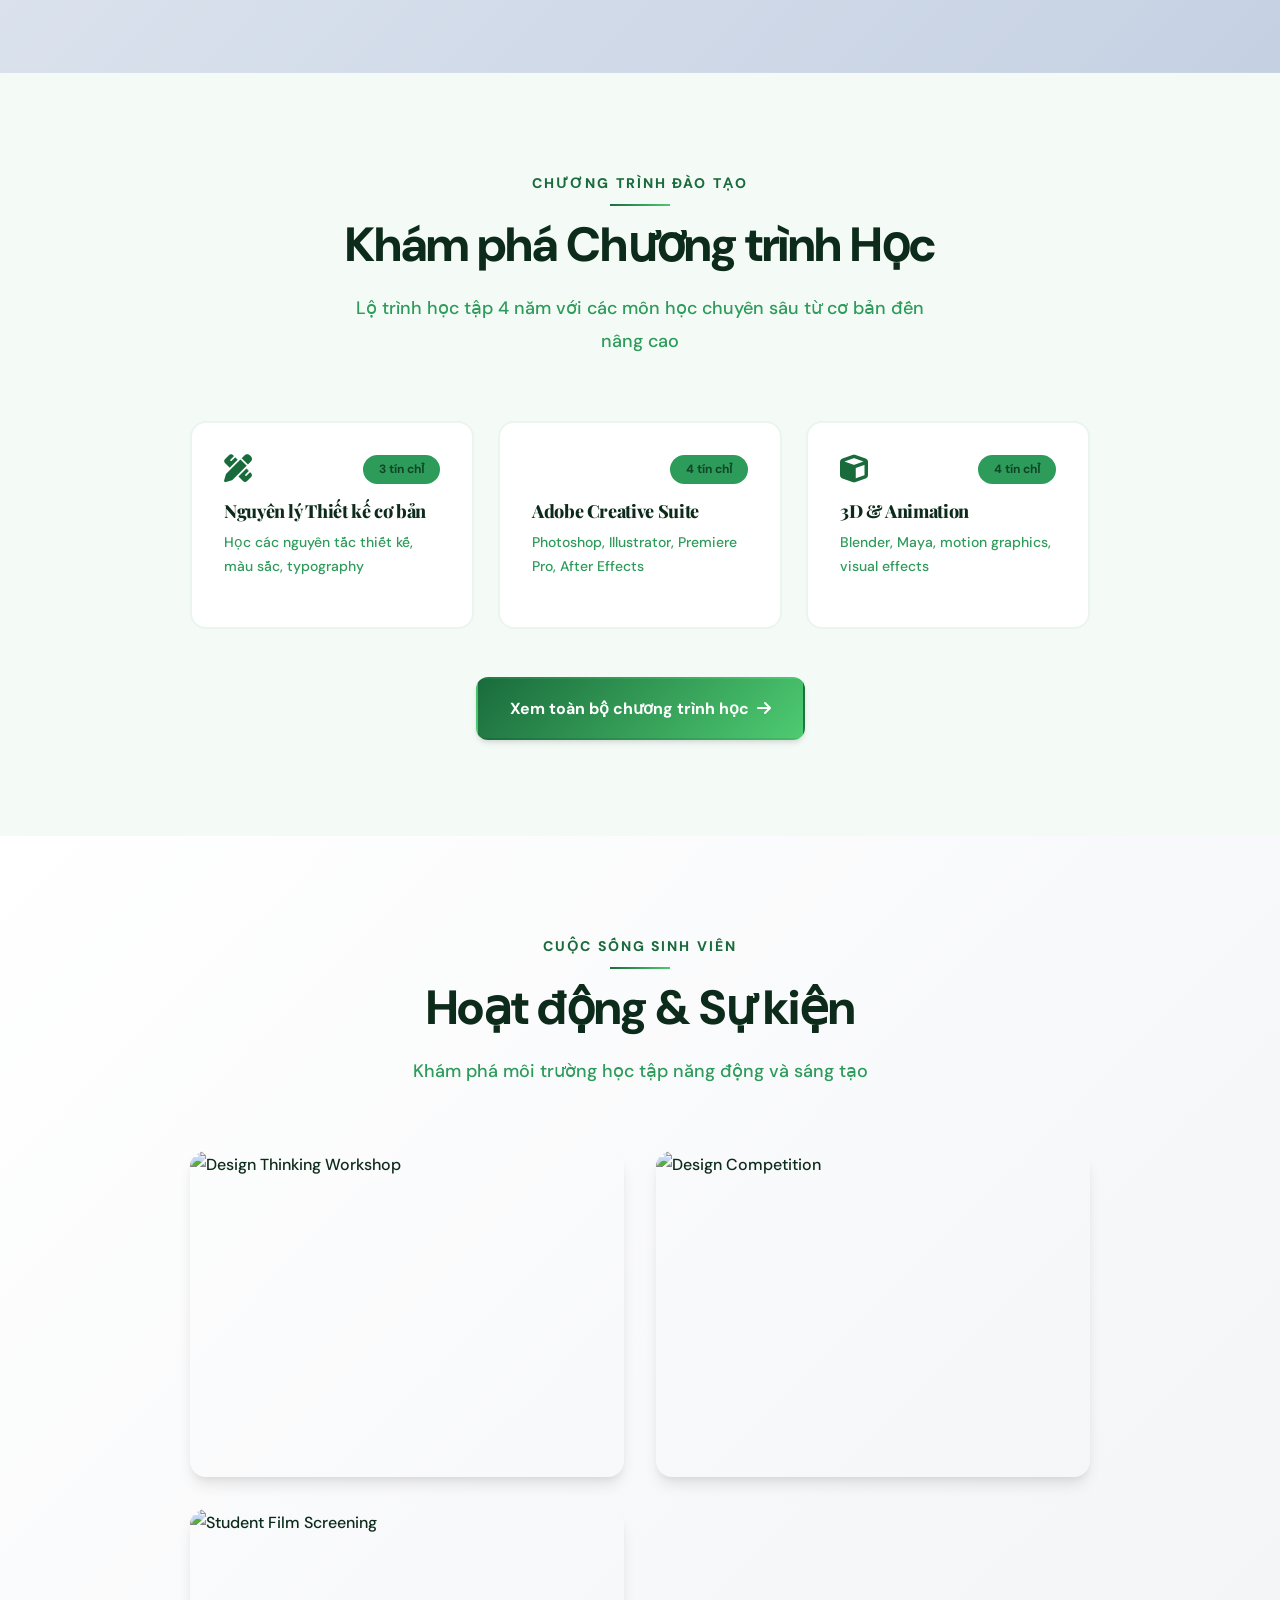
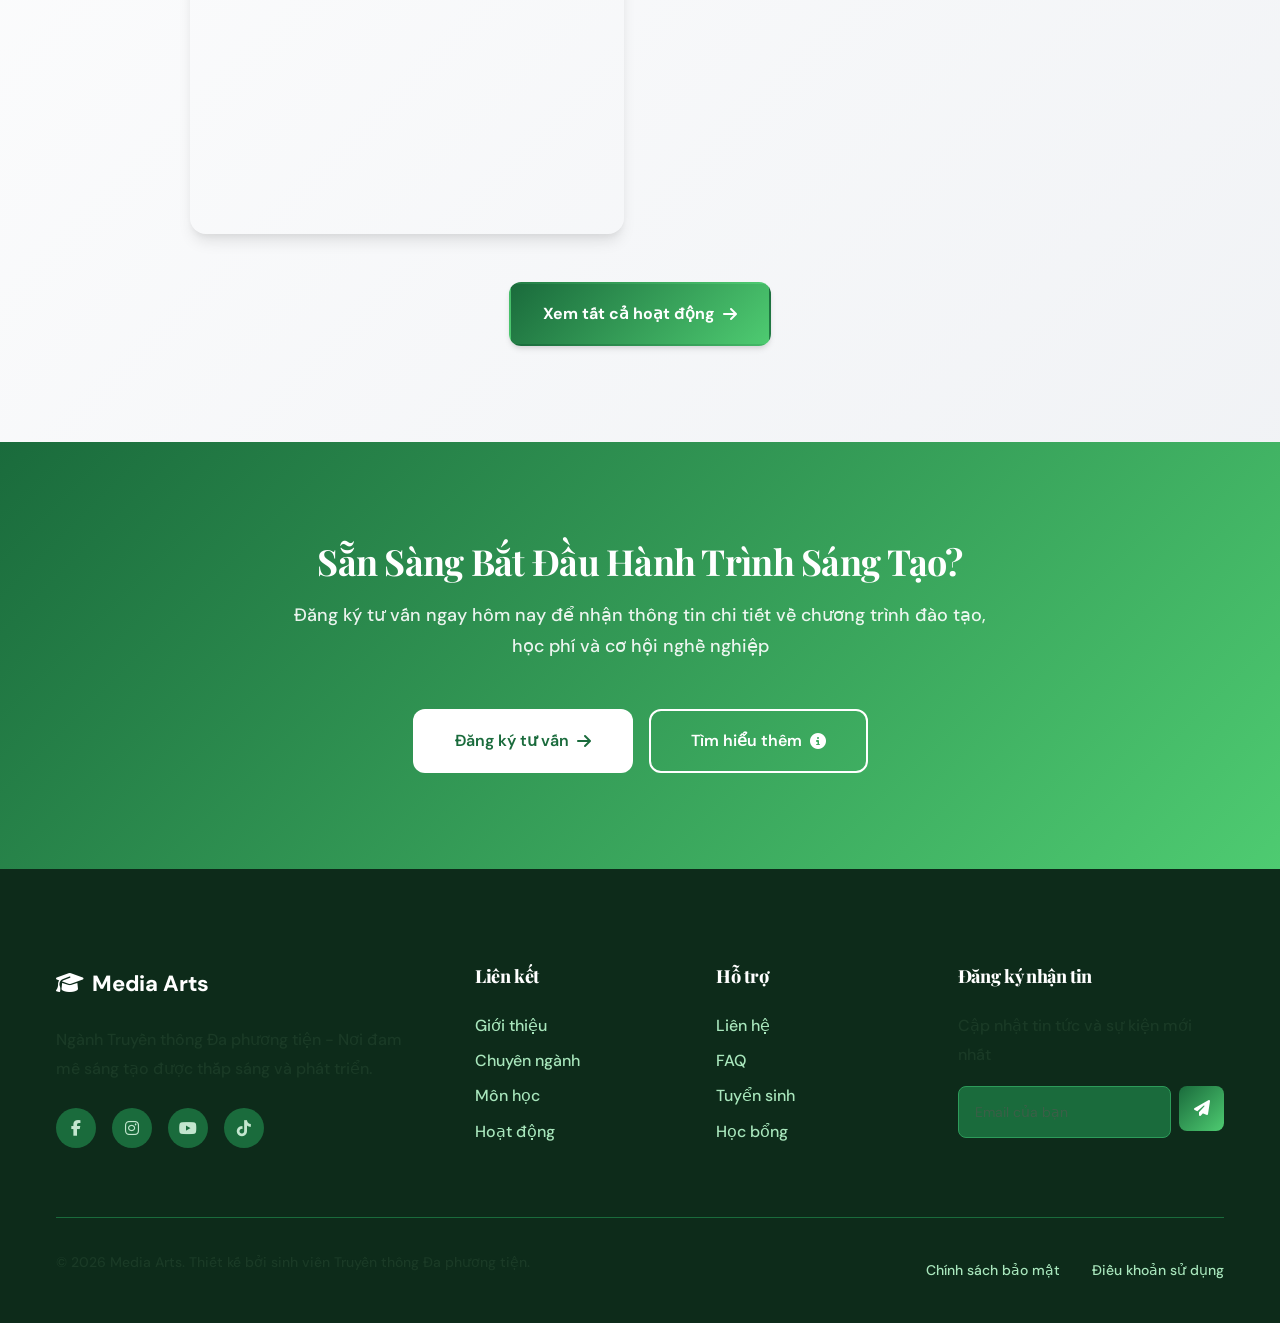
==== commit 888a0292: "s" ====
--- a/index.html
+++ b/index.html
@@ -8,6 +8,7 @@
     
     <!-- CSS Files -->
     <link rel="stylesheet" href="css/variables.css">
+    <link rel="stylesheet" href="css/base.css">
     <link rel="stylesheet" href="css/layout.css">
     <link rel="stylesheet" href="css/components.css">
     <link rel="stylesheet" href="css/sections.css">
@@ -16,28 +17,36 @@
     <!-- Font Awesome CDN -->
     <link rel="stylesheet" href="https://cdnjs.cloudflare.com/ajax/libs/font-awesome/6.5.1/css/all.min.css">
     
-    <!-- Google Fonts -->
+    <!-- Google Fonts - Per Requirements -->
     <link rel="preconnect" href="https://fonts.googleapis.com">
     <link rel="preconnect" href="https://fonts.gstatic.com" crossorigin>
-    <link href="https://fonts.googleapis.com/css2?family=Poppins:wght@300;400;500;600;700&family=Playfair+Display:wght@600;700&display=swap" rel="stylesheet">
+    <link href="https://fonts.googleapis.com/css2?family=Playfair+Display:wght@400;600;700;900&family=DM+Sans:wght@300;400;500;600&family=Cormorant+Garamond:ital,wght@1,400;1,600&display=swap" rel="stylesheet">
+    
+    <!-- AOS - Scroll Animations -->
+    <link href="https://cdn.jsdelivr.net/npm/aos@2.3.4/dist/aos.css" rel="stylesheet">
+    
+    <!-- Swiper - Carousel/Slider -->
+    <link rel="stylesheet" href="https://cdn.jsdelivr.net/npm/swiper@11/swiper-bundle.min.css">
+    
+    <!-- GLightbox - Image Lightbox -->
+    <link rel="stylesheet" href="https://cdn.jsdelivr.net/npm/glightbox/dist/css/glightbox.min.css">
 </head>
 <body>
     <!-- Header & Navigation -->
     <header class="header" id="header">
         <nav class="nav container">
-            <a href="#" class="nav__logo">
+            <a href="index.html" class="nav__logo">
                 <i class="fas fa-graduation-cap"></i>
                 <span>Media Arts</span>
             </a>
             
             <div class="nav__menu" id="nav-menu">
                 <ul class="nav__list">
-                    <li class="nav__item"><a href="#hero" class="nav__link">Trang chủ</a></li>
-                    <li class="nav__item"><a href="#about" class="nav__link">Giới thiệu</a></li>
-                    <li class="nav__item"><a href="#programs" class="nav__link">Chuyên ngành</a></li>
-                    <li class="nav__item"><a href="#curriculum" class="nav__link">Môn học</a></li>
-                    <li class="nav__item"><a href="#activities" class="nav__link">Hoạt động</a></li>
-                    <li class="nav__item"><a href="#contact" class="nav__link">Liên hệ</a></li>
+                    <li class="nav__item"><a href="index.html" class="nav__link active">Trang chủ</a></li>
+                    <li class="nav__item"><a href="about.html" class="nav__link">Giới thiệu</a></li>
+                    <li class="nav__item"><a href="courses.html" class="nav__link">Môn học</a></li>
+                    <li class="nav__item"><a href="activities.html" class="nav__link">Hoạt động</a></li>
+                    <li class="nav__item"><a href="contact.html" class="nav__link">Liên hệ</a></li>
                 </ul>
                 <div class="nav__close" id="nav-close">
                     <i class="fas fa-times"></i>
@@ -112,52 +121,17 @@
                 </div>
 
                 <div class="about__container">
-                    <div class="about__image">
-                        <img src="https://images.unsplash.com/photo-1522202176988-66273c2fd55f?w=800" alt="Students" loading="lazy">
-                        <div class="about__badge">
-                            <span class="badge__number">10+</span>
-                            <span class="badge__text">Năm kinh nghiệm</span>
-                        </div>
-                    </div>
-                    <div class="about__content">
-                        <p class="about__text">
+                    <div class="about__content" style="max-width: 900px; margin: 0 auto; text-align: center;">
+                        <p class="about__text" style="font-size: var(--font-lg); margin-bottom: var(--space-xl);">
                             Ngành Truyền thông Đa phương tiện là sự kết hợp hoàn hảo giữa nghệ thuật 
                             và công nghệ, trang bị cho sinh viên những kỹ năng thiết yếu trong kỷ 
                             nguyên số. Chúng tôi đào tạo những nhà sáng tạo nội dung chuyên nghiệp, 
                             có khả năng làm việc trong môi trường đa phương tiện hiện đại.
                         </p>
-                        <ul class="about__list">
-                            <li class="about__item">
-                                <i class="fas fa-check-circle"></i>
-                                <span>Chương trình đào tạo chuẩn quốc tế</span>
-                            </li>
-                            <li class="about__item">
-                                <i class="fas fa-check-circle"></i>
-                                <span>Giảng viên giàu kinh nghiệm thực tế</span>
-                            </li>
-                            <li class="about__item">
-                                <i class="fas fa-check-circle"></i>
-                                <span>Trang thiết bị hiện đại, phòng lab chuyên dụng</span>
-                            </li>
-                            <li class="about__item">
-                                <i class="fas fa-check-circle"></i>
-                                <span>Cơ hội thực tập tại các công ty hàng đầu</span>
-                            </li>
-                        </ul>
-                        <div class="about__stats">
-                            <div class="stat__item">
-                                <h3 class="stat__number">500+</h3>
-                                <p class="stat__label">Sinh viên</p>
-                            </div>
-                            <div class="stat__item">
-                                <h3 class="stat__number">95%</h3>
-                                <p class="stat__label">Tỷ lệ có việc</p>
-                            </div>
-                            <div class="stat__item">
-                                <h3 class="stat__number">50+</h3>
-                                <p class="stat__label">Đối tác doanh nghiệp</p>
-                            </div>
-                        </div>
+                        <a href="about.html" class="btn btn--outline">
+                            <span>Tìm hiểu thêm về ngành</span>
+                            <i class="fas fa-arrow-right"></i>
+                        </a>
                     </div>
                 </div>
             </div>
@@ -256,236 +230,56 @@
                         </button>
                     </article>
                 </div>
-            </div>
-        </section>
-
-        <!-- Curriculum Section -->
-        <section class="curriculum section" id="curriculum">
+                <div style="text-align: center; margin-top: var(--space-2xl);">
+                    <a href="about.html" class="btn btn--primary">
+                        <span>Xem tất cả chuyên ngành</span>
+                        <i class="fas fa-arrow-right"></i>
+                    </a>
+                </div>
+            </div>
+        </section>
+
+        <!-- Courses Preview Section -->
+        <section class="section" style="background-color: var(--color-off-white);" id="courses">
             <div class="container">
                 <div class="section__header">
                     <span class="section__subtitle">Chương trình đào tạo</span>
-                    <h2 class="section__title">Môn học theo từng năm</h2>
-                </div>
-
-                <div class="curriculum__container">
-                    <div class="tabs">
-                        <button class="tab__button active" data-tab="year1">Năm 1</button>
-                        <button class="tab__button" data-tab="year2">Năm 2</button>
-                        <button class="tab__button" data-tab="year3">Năm 3</button>
-                        <button class="tab__button" data-tab="year4">Năm 4</button>
-                    </div>
-
-                    <div class="tab__content active" id="year1">
-                        <div class="curriculum__grid">
-                            <div class="course__card">
-                                <div class="course__header">
-                                    <i class="fas fa-pencil-ruler"></i>
-                                    <span class="course__credits">3 tín chỉ</span>
-                                </div>
-                                <h4 class="course__name">Nguyên lý Thiết kế cơ bản</h4>
-                                <p class="course__desc">Học các nguyên tắc thiết kế, màu sắc, typography</p>
-                            </div>
-                            <div class="course__card">
-                                <div class="course__header">
-                                    <i class="fas fa-camera"></i>
-                                    <span class="course__credits">3 tín chỉ</span>
-                                </div>
-                                <h4 class="course__name">Nhiếp ảnh cơ bản</h4>
-                                <p class="course__desc">Kỹ thuật chụp ảnh, ánh sáng, composition</p>
-                            </div>
-                            <div class="course__card">
-                                <div class="course__header">
-                                    <i class="fas fa-paint-brush"></i>
-                                    <span class="course__credits">4 tín chỉ</span>
-                                </div>
-                                <h4 class="course__name">Vẽ kỹ thuật số</h4>
-                                <p class="course__desc">Digital illustration, sketching, concept art</p>
-                            </div>
-                            <div class="course__card">
-                                <div class="course__header">
-                                    <i class="fas fa-code"></i>
-                                    <span class="course__credits">3 tín chỉ</span>
-                                </div>
-                                <h4 class="course__name">HTML & CSS</h4>
-                                <p class="course__desc">Thiết kế web cơ bản, responsive design</p>
-                            </div>
-                            <div class="course__card">
-                                <div class="course__header">
-                                    <i class="fas fa-book"></i>
-                                    <span class="course__credits">2 tín chỉ</span>
-                                </div>
-                                <h4 class="course__name">Lịch sử Nghệ thuật</h4>
-                                <p class="course__desc">Phát triển của nghệ thuật và thiết kế</p>
-                            </div>
-                            <div class="course__card">
-                                <div class="course__header">
-                                    <i class="fas fa-lightbulb"></i>
-                                    <span class="course__credits">3 tín chỉ</span>
-                                </div>
-                                <h4 class="course__name">Tư duy Sáng tạo</h4>
-                                <p class="course__desc">Phát triển ý tưởng và giải quyết vấn đề</p>
-                            </div>
-                        </div>
-                    </div>
-
-                    <div class="tab__content" id="year2">
-                        <div class="curriculum__grid">
-                            <div class="course__card">
-                                <div class="course__header">
-                                    <i class="fab fa-adobe"></i>
-                                    <span class="course__credits">4 tín chỉ</span>
-                                </div>
-                                <h4 class="course__name">Adobe Photoshop</h4>
-                                <p class="course__desc">Photo editing, retouching, digital compositing</p>
-                            </div>
-                            <div class="course__card">
-                                <div class="course__header">
-                                    <i class="fas fa-bezier-curve"></i>
-                                    <span class="course__credits">4 tín chỉ</span>
-                                </div>
-                                <h4 class="course__name">Adobe Illustrator</h4>
-                                <p class="course__desc">Vector graphics, logo design, illustration</p>
-                            </div>
-                            <div class="course__card">
-                                <div class="course__header">
-                                    <i class="fas fa-video"></i>
-                                    <span class="course__credits">4 tín chỉ</span>
-                                </div>
-                                <h4 class="course__name">Dựng Video cơ bản</h4>
-                                <p class="course__desc">Premiere Pro, Final Cut, editing techniques</p>
-                            </div>
-                            <div class="course__card">
-                                <div class="course__header">
-                                    <i class="fas fa-play-circle"></i>
-                                    <span class="course__credits">3 tín chỉ</span>
-                                </div>
-                                <h4 class="course__name">Motion Graphics</h4>
-                                <p class="course__desc">After Effects cơ bản, animation 2D</p>
-                            </div>
-                            <div class="course__card">
-                                <div class="course__header">
-                                    <i class="fas fa-mobile-alt"></i>
-                                    <span class="course__credits">3 tín chỉ</span>
-                                </div>
-                                <h4 class="course__name">UI/UX Design</h4>
-                                <p class="course__desc">User interface, user experience, prototyping</p>
-                            </div>
-                            <div class="course__card">
-                                <div class="course__header">
-                                    <i class="fas fa-bullhorn"></i>
-                                    <span class="course__credits">3 tín chỉ</span>
-                                </div>
-                                <h4 class="course__name">Marketing căn bản</h4>
-                                <p class="course__desc">Brand strategy, consumer behavior</p>
-                            </div>
-                        </div>
-                    </div>
-
-                    <div class="tab__content" id="year3">
-                        <div class="curriculum__grid">
-                            <div class="course__card">
-                                <div class="course__header">
-                                    <i class="fas fa-cube"></i>
-                                    <span class="course__credits">4 tín chỉ</span>
-                                </div>
-                                <h4 class="course__name">3D Modeling</h4>
-                                <p class="course__desc">Blender, Maya, 3D design fundamentals</p>
-                            </div>
-                            <div class="course__card">
-                                <div class="course__header">
-                                    <i class="fas fa-running"></i>
-                                    <span class="course__credits">4 tín chỉ</span>
-                                </div>
-                                <h4 class="course__name">Character Animation</h4>
-                                <p class="course__desc">Rigging, character movement, storytelling</p>
-                            </div>
-                            <div class="course__card">
-                                <div class="course__header">
-                                    <i class="fas fa-adjust"></i>
-                                    <span class="course__credits">3 tín chỉ</span>
-                                </div>
-                                <h4 class="course__name">Color Grading</h4>
-                                <p class="course__desc">DaVinci Resolve, color theory, grading</p>
-                            </div>
-                            <div class="course__card">
-                                <div class="course__header">
-                                    <i class="fas fa-magic"></i>
-                                    <span class="course__credits">4 tín chỉ</span>
-                                </div>
-                                <h4 class="course__name">Visual Effects</h4>
-                                <p class="course__desc">VFX compositing, green screen, CGI</p>
-                            </div>
-                            <div class="course__card">
-                                <div class="course__header">
-                                    <i class="fas fa-share-alt"></i>
-                                    <span class="course__credits">3 tín chỉ</span>
-                                </div>
-                                <h4 class="course__name">Social Media Marketing</h4>
-                                <p class="course__desc">Content creation, analytics, campaigns</p>
-                            </div>
-                            <div class="course__card">
-                                <div class="course__header">
-                                    <i class="fas fa-briefcase"></i>
-                                    <span class="course__credits">4 tín chỉ</span>
-                                </div>
-                                <h4 class="course__name">Portfolio Development</h4>
-                                <p class="course__desc">Build professional portfolio, branding</p>
-                            </div>
-                        </div>
-                    </div>
-
-                    <div class="tab__content" id="year4">
-                        <div class="curriculum__grid">
-                            <div class="course__card">
-                                <div class="course__header">
-                                    <i class="fas fa-project-diagram"></i>
-                                    <span class="course__credits">6 tín chỉ</span>
-                                </div>
-                                <h4 class="course__name">Capstone Project</h4>
-                                <p class="course__desc">Dự án tốt nghiệp hoàn chỉnh</p>
-                            </div>
-                            <div class="course__card">
-                                <div class="course__header">
-                                    <i class="fas fa-handshake"></i>
-                                    <span class="course__credits">6 tín chỉ</span>
-                                </div>
-                                <h4 class="course__name">Thực tập Doanh nghiệp</h4>
-                                <p class="course__desc">Internship tại công ty đối tác</p>
-                            </div>
-                            <div class="course__card">
-                                <div class="course__header">
-                                    <i class="fas fa-tools"></i>
-                                    <span class="course__credits">3 tín chỉ</span>
-                                </div>
-                                <h4 class="course__name">Chuyên đề nâng cao</h4>
-                                <p class="course__desc">AR/VR, AI in design, emerging tech</p>
-                            </div>
-                            <div class="course__card">
-                                <div class="course__header">
-                                    <i class="fas fa-users"></i>
-                                    <span class="course__credits">3 tín chỉ</span>
-                                </div>
-                                <h4 class="course__name">Team Collaboration</h4>
-                                <p class="course__desc">Làm việc nhóm, quản lý dự án</p>
-                            </div>
-                            <div class="course__card">
-                                <div class="course__header">
-                                    <i class="fas fa-chart-line"></i>
-                                    <span class="course__credits">3 tín chỉ</span>
-                                </div>
-                                <h4 class="course__name">Business for Creatives</h4>
-                                <p class="course__desc">Freelancing, client management, pricing</p>
-                            </div>
-                            <div class="course__card">
-                                <div class="course__header">
-                                    <i class="fas fa-graduation-cap"></i>
-                                    <span class="course__credits">3 tín chỉ</span>
-                                </div>
-                                <h4 class="course__name">Thesis & Defense</h4>
-                                <p class="course__desc">Luận văn và bảo vệ tốt nghiệp</p>
-                            </div>
-                        </div>
-                    </div>
+                    <h2 class="section__title">Khám phá Chương trình Học</h2>
+                    <p class="section__description">Lộ trình học tập 4 năm với các môn học chuyên sâu từ cơ bản đến nâng cao</p>
+                </div>
+
+                <div class="curriculum__grid" style="max-width: 900px; margin: 0 auto; grid-template-columns: repeat(auto-fit, minmax(250px, 1fr)); gap: var(--space-lg);">
+                    <div class="course__card">
+                        <div class="course__header">
+                            <i class="fas fa-pencil-ruler"></i>
+                            <span class="course__credits">3 tín chỉ</span>
+                        </div>
+                        <h4 class="course__name">Nguyên lý Thiết kế cơ bản</h4>
+                        <p class="course__desc">Học các nguyên tắc thiết kế, màu sắc, typography</p>
+                    </div>
+                    <div class="course__card">
+                        <div class="course__header">
+                            <i class="fab fa-adobe"></i>
+                            <span class="course__credits">4 tín chỉ</span>
+                        </div>
+                        <h4 class="course__name">Adobe Creative Suite</h4>
+                        <p class="course__desc">Photoshop, Illustrator, Premiere Pro, After Effects</p>
+                    </div>
+                    <div class="course__card">
+                        <div class="course__header">
+                            <i class="fas fa-cube"></i>
+                            <span class="course__credits">4 tín chỉ</span>
+                        </div>
+                        <h4 class="course__name">3D & Animation</h4>
+                        <p class="course__desc">Blender, Maya, motion graphics, visual effects</p>
+                    </div>
+                </div>
+
+                <div style="text-align: center; margin-top: var(--space-2xl);">
+                    <a href="courses.html" class="btn btn--primary">
+                        <span>Xem toàn bộ chương trình học</span>
+                        <i class="fas fa-arrow-right"></i>
+                    </a>
                 </div>
             </div>
         </section>
@@ -501,240 +295,69 @@
                     </p>
                 </div>
 
-                <!-- Filter Buttons -->
-                <div class="activities__filters">
-                    <button class="filter__btn active" data-filter="all">Tất cả</button>
-                    <button class="filter__btn" data-filter="workshop">Workshop</button>
-                    <button class="filter__btn" data-filter="competition">Cuộc thi</button>
-                    <button class="filter__btn" data-filter="event">Sự kiện</button>
-                    <button class="filter__btn" data-filter="project">Dự án</button>
-                </div>
-
                 <!-- Gallery Grid -->
-                <div class="activities__gallery">
-                    <article class="gallery__item" data-category="workshop">
+                <div class="activities__gallery" style="max-width: 900px; margin: 0 auto;">
+                    <article class="gallery__item">
                         <div class="gallery__image">
-                            <img src="https://images.unsplash.com/photo-1542744094-3a31f272c490?w=600" alt="Design Workshop" loading="lazy">
+                            <img src="https://images.unsplash.com/photo-1531482615713-2afd69097998?auto=format&fit=crop&w=800&q=80" alt="Design Thinking Workshop" loading="lazy">
                             <div class="gallery__overlay">
-                                <h3 class="gallery__title">Design Thinking Workshop</h3>
+                                <h3 class="gallery__title">Design Workshop</h3>
                                 <p class="gallery__category">Workshop</p>
-                                <button class="gallery__btn" data-image="1">
-                                    <i class="fas fa-search-plus"></i>
-                                </button>
                             </div>
                         </div>
                     </article>
 
-                    <article class="gallery__item" data-category="competition">
+                    <article class="gallery__item">
                         <div class="gallery__image">
-                            <img src="https://images.unsplash.com/photo-1523580494863-6f3031224c94?w=600" alt="Design Competition" loading="lazy">
+                            <img src="https://images.unsplash.com/photo-1561489396-888724a1543d?auto=format&fit=crop&w=800&q=80" alt="Design Competition" loading="lazy">
                             <div class="gallery__overlay">
-                                <h3 class="gallery__title">Graphic Design Competition</h3>
+                                <h3 class="gallery__title">Design Competition</h3>
                                 <p class="gallery__category">Cuộc thi</p>
-                                <button class="gallery__btn" data-image="2">
-                                    <i class="fas fa-search-plus"></i>
-                                </button>
                             </div>
                         </div>
                     </article>
 
-                    <article class="gallery__item" data-category="event">
+                    <article class="gallery__item">
                         <div class="gallery__image">
-                            <img src="https://images.unsplash.com/photo-1540575467063-178a50c2df87?w=600" alt="Film Screening" loading="lazy">
+                            <img src="https://images.unsplash.com/photo-1478737270239-2f02b77fc618?auto=format&fit=crop&w=800&q=80" alt="Student Film Screening" loading="lazy">
                             <div class="gallery__overlay">
-                                <h3 class="gallery__title">Student Film Screening</h3>
+                                <h3 class="gallery__title">Film Screening</h3>
                                 <p class="gallery__category">Sự kiện</p>
-                                <button class="gallery__btn" data-image="3">
-                                    <i class="fas fa-search-plus"></i>
-                                </button>
                             </div>
                         </div>
                     </article>
-
-                    <article class="gallery__item" data-category="project">
-                        <div class="gallery__image">
-                            <img src="https://images.unsplash.com/photo-1558403194-611308249627?w=600" alt="Animation Project" loading="lazy">
-                            <div class="gallery__overlay">
-                                <h3 class="gallery__title">3D Animation Showcase</h3>
-                                <p class="gallery__category">Dự án</p>
-                                <button class="gallery__btn" data-image="4">
-                                    <i class="fas fa-search-plus"></i>
-                                </button>
-                            </div>
-                        </div>
-                    </article>
-
-                    <article class="gallery__item" data-category="workshop">
-                        <div class="gallery__image">
-                            <img src="https://images.unsplash.com/photo-1560439514-4e9645039924?w=600" alt="Video Workshop" loading="lazy">
-                            <div class="gallery__overlay">
-                                <h3 class="gallery__title">Video Production Workshop</h3>
-                                <p class="gallery__category">Workshop</p>
-                                <button class="gallery__btn" data-image="5">
-                                    <i class="fas fa-search-plus"></i>
-                                </button>
-                            </div>
-                        </div>
-                    </article>
-
-                    <article class="gallery__item" data-category="event">
-                        <div class="gallery__image">
-                            <img src="https://images.unsplash.com/photo-1505373877841-8d25f7d46678?w=600" alt="Graduate Show" loading="lazy">
-                            <div class="gallery__overlay">
-                                <h3 class="gallery__title">Graduate Exhibition</h3>
-                                <p class="gallery__category">Sự kiện</p>
-                                <button class="gallery__btn" data-image="6">
-                                    <i class="fas fa-search-plus"></i>
-                                </button>
-                            </div>
-                        </div>
-                    </article>
-                </div>
-
-                <!-- Image Slider -->
-                <div class="slider__container">
-                    <h3 class="slider__title">Khoảnh khắc đáng nhớ</h3>
-                    <div class="slider">
-                        <button class="slider__btn slider__btn--prev" id="slider-prev">
-                            <i class="fas fa-chevron-left"></i>
-                        </button>
-                        <div class="slider__track">
-                            <div class="slider__slide">
-                                <img src="https://images.unsplash.com/photo-1523580494863-6f3031224c94?w=800" alt="Slide 1">
-                                <p class="slider__caption">Triển lãm thiết kế cuối năm</p>
-                            </div>
-                            <div class="slider__slide">
-                                <img src="https://images.unsplash.com/photo-1515187029135-18ee286d815b?w=800" alt="Slide 2">
-                                <p class="slider__caption">Workshop với chuyên gia</p>
-                            </div>
-                            <div class="slider__slide">
-                                <img src="https://images.unsplash.com/photo-1522071820081-009f0129c71c?w=800" alt="Slide 3">
-                                <p class="slider__caption">Hoạt động nhóm sáng tạo</p>
-                            </div>
-                        </div>
-                        <button class="slider__btn slider__btn--next" id="slider-next">
-                            <i class="fas fa-chevron-right"></i>
-                        </button>
-                    </div>
-                    <div class="slider__dots" id="slider-dots"></div>
-                </div>
-            </div>
-        </section>
-
-        <!-- Contact Section -->
-        <section class="contact section" id="contact">
-            <div class="container">
-                <div class="section__header">
-                    <span class="section__subtitle">Liên hệ</span>
-                    <h2 class="section__title">Đăng ký tư vấn</h2>
-                    <p class="section__description">
-                        Để lại thông tin, chúng tôi sẽ liên hệ tư vấn chi tiết
+                </div>
+
+                <div style="text-align: center; margin-top: var(--space-2xl);">
+                    <a href="activities.html" class="btn btn--primary">
+                        <span>Xem tất cả hoạt động</span>
+                        <i class="fas fa-arrow-right"></i>
+                    </a>
+                </div>
+            </div>
+        </section>
+
+        <!-- CTA Section -->
+        <section class="contact section" id="contact" style="background: linear-gradient(135deg, var(--color-primary) 0%, var(--color-accent) 100%);">
+            <div class="container" style="text-align: center;">
+                <div style="max-width: 700px; margin: 0 auto;">
+                    <h2 style="font-size: var(--font-3xl); color: white; margin-bottom: var(--space-md); font-weight: 700;">
+                        Sẵn Sàng Bắt Đầu Hành Trình Sáng Tạo?
+                    </h2>
+                    <p style="font-size: var(--font-lg); color: rgba(255,255,255,0.9); margin-bottom: var(--space-2xl); line-height: 1.7;">
+                        Đăng ký tư vấn ngay hôm nay để nhận thông tin chi tiết về chương trình đào tạo, 
+                        học phí và cơ hội nghề nghiệp
                     </p>
-                </div>
-
-                <div class="contact__container">
-                    <div class="contact__info">
-                        <div class="info__item">
-                            <div class="info__icon">
-                                <i class="fas fa-map-marker-alt"></i>
-                            </div>
-                            <div class="info__content">
-                                <h4 class="info__title">Địa chỉ</h4>
-                                <p class="info__text">123 Đường ABC, Quận 1, TP.HCM</p>
-                            </div>
-                        </div>
-                        <div class="info__item">
-                            <div class="info__icon">
-                                <i class="fas fa-phone-alt"></i>
-                            </div>
-                            <div class="info__content">
-                                <h4 class="info__title">Điện thoại</h4>
-                                <p class="info__text">+84 123 456 789</p>
-                            </div>
-                        </div>
-                        <div class="info__item">
-                            <div class="info__icon">
-                                <i class="fas fa-envelope"></i>
-                            </div>
-                            <div class="info__content">
-                                <h4 class="info__title">Email</h4>
-                                <p class="info__text">contact@mediaarts.edu.vn</p>
-                            </div>
-                        </div>
-                        <div class="info__item">
-                            <div class="info__icon">
-                                <i class="fas fa-clock"></i>
-                            </div>
-                            <div class="info__content">
-                                <h4 class="info__title">Giờ làm việc</h4>
-                                <p class="info__text">Thứ 2 - Thứ 6: 8:00 - 17:00</p>
-                            </div>
-                        </div>
-
-                        <div class="social__links">
-                            <a href="#" class="social__link" aria-label="Facebook">
-                                <i class="fab fa-facebook-f"></i>
-                            </a>
-                            <a href="#" class="social__link" aria-label="Instagram">
-                                <i class="fab fa-instagram"></i>
-                            </a>
-                            <a href="#" class="social__link" aria-label="YouTube">
-                                <i class="fab fa-youtube"></i>
-                            </a>
-                            <a href="#" class="social__link" aria-label="TikTok">
-                                <i class="fab fa-tiktok"></i>
-                            </a>
-                        </div>
-                    </div>
-
-                    <form class="contact__form" id="contact-form">
-                        <div class="form__group">
-                            <label for="name" class="form__label">Họ và tên <span class="required">*</span></label>
-                            <input type="text" id="name" name="name" class="form__input" placeholder="Nguyễn Văn A" required>
-                            <span class="form__error" id="name-error"></span>
-                        </div>
-
-                        <div class="form__row">
-                            <div class="form__group">
-                                <label for="email" class="form__label">Email <span class="required">*</span></label>
-                                <input type="email" id="email" name="email" class="form__input" placeholder="example@email.com" required>
-                                <span class="form__error" id="email-error"></span>
-                            </div>
-                            <div class="form__group">
-                                <label for="phone" class="form__label">Số điện thoại <span class="required">*</span></label>
-                                <input type="tel" id="phone" name="phone" class="form__input" placeholder="0912345678" required>
-                                <span class="form__error" id="phone-error"></span>
-                            </div>
-                        </div>
-
-                        <div class="form__group">
-                            <label for="program" class="form__label">Chuyên ngành quan tâm</label>
-                            <select id="program" name="program" class="form__select">
-                                <option value="">-- Chọn chuyên ngành --</option>
-                                <option value="design">Thiết kế Đồ họa</option>
-                                <option value="video">Dựng Video</option>
-                                <option value="animation">Animation</option>
-                                <option value="media">Media & Digital Marketing</option>
-                            </select>
-                        </div>
-
-                        <div class="form__group">
-                            <label for="message" class="form__label">Lời nhắn</label>
-                            <textarea id="message" name="message" class="form__textarea" rows="4" placeholder="Nhập câu hỏi hoặc nội dung cần tư vấn..."></textarea>
-                        </div>
-
-                        <div class="form__actions">
-                            <button type="submit" class="btn btn--primary btn--full">
-                                <span>Gửi đăng ký</span>
-                                <i class="fas fa-paper-plane"></i>
-                            </button>
-                            <button type="reset" class="btn btn--outline">
-                                <span>Xóa form</span>
-                            </button>
-                        </div>
-
-                        <div class="form__message" id="form-message"></div>
-                    </form>
+                    <div style="display: flex; gap: var(--space-md); justify-content: center; flex-wrap: wrap;">
+                        <a href="contact.html" class="btn" style="background: white; color: var(--color-primary); font-weight: 600; padding: 1rem 2.5rem;">
+                            <span>Đăng ký tư vấn</span>
+                            <i class="fas fa-arrow-right"></i>
+                        </a>
+                        <a href="about.html" class="btn" style="background: transparent; color: white; border: 2px solid white; font-weight: 600; padding: 1rem 2.5rem;">
+                            <span>Tìm hiểu thêm</span>
+                            <i class="fas fa-info-circle"></i>
+                        </a>
+                    </div>
                 </div>
             </div>
         </section>
@@ -821,12 +444,29 @@
         <i class="fas fa-arrow-up"></i>
     </button>
 
+    <!-- CDN Scripts -->
+    <!-- AOS - Scroll Animations -->
+    <script src="https://cdn.jsdelivr.net/npm/aos@2.3.4/dist/aos.js"></script>
+    
+    <!-- Swiper - Carousel/Slider -->
+    <script src="https://cdn.jsdelivr.net/npm/swiper@11/swiper-bundle.min.js"></script>
+    
+    <!-- Lucide Icons -->
+    <script src="https://cdn.jsdelivr.net/npm/lucide@latest/dist/umd/lucide.min.js"></script>
+    
+    <!-- GLightbox - Image Lightbox -->
+    <script src="https://cdn.jsdelivr.net/npm/glightbox/dist/js/glightbox.min.js"></script>
+
     <!-- JavaScript Files -->
     <script src="js/main.js"></script>
-    <script src="js/navigation.js"></script>
+    <script src="js/navbar.js"></script>
+    <script src="js/animations.js"></script>
+    <script src="js/counter.js"></script>
     <script src="js/slider.js"></script>
+    <script src="js/accordion.js"></script>
+    <script src="js/tabs.js"></script>
+    <script src="js/darkmode.js"></script>
     <script src="js/modal.js"></script>
     <script src="js/form.js"></script>
-    <script src="js/animations.js"></script>
 </body>
 </html>
--- a/css/variables.css
+++ b/css/variables.css
@@ -1,58 +1,78 @@
 /* ===== CSS VARIABLES ===== */
 :root {
-  /* Colors - Primary Palette */
-  --color-primary: #6366f1;
-  --color-primary-dark: #4f46e5;
-  --color-primary-light: #818cf8;
-  --color-secondary: #ec4899;
-  --color-accent: #f59e0b;
+  /* Colors - Primary Green Palette (matches requirements) */
+  --color-primary: #1A6B3C;
+  --color-primary-light: #2D9B5A;
+  --color-primary-dark: #0F4526;
+  --color-accent: #4ECB71;
+  --color-accent-soft: #A8E6BC;
+  
+  /* Background Colors */
+  --color-white: #FFFFFF;
+  --color-off-white: #F4FAF6;
+  --color-surface: #EAF5EE;
+  --color-border: #C3E6CF;
+  
+  /* Text Colors - Updated for better contrast */
+  --color-text-dark: #0D2B1A;
+  --color-text-mid: #1A3A26;
+  --color-text-light: #3A5F47;
+  
+  /* Neutral Colors */
+  --color-black: #0D2B1A;
+  --color-gray-100: #F4FAF6;
+  --color-gray-200: #EAF5EE;
+  --color-gray-300: #C3E6CF;
+  --color-gray-400: #A8E6BC;
+  --color-gray-500: #7DAF8D;
+  --color-gray-600: #3A5F47;
+  --color-gray-700: #2D9B5A;
+  --color-gray-800: #1A6B3C;
+  --color-gray-900: #0D2B1A;
+  
+  /* Status Colors */
+  --color-success: #4ECB71;
+  --color-warning: #f59e0b;
+  --color-error: #ef4444;
+  --color-info: #1A6B3C;
   
   /* Gradient */
-  --gradient-primary: linear-gradient(135deg, #667eea 0%, #764ba2 100%);
-  --gradient-secondary: linear-gradient(135deg, #f093fb 0%, #f5576c 100%);
-  --gradient-accent: linear-gradient(135deg, #4facfe 0%, #00f2fe 100%);
+  --gradient-primary: linear-gradient(135deg, #1A6B3C 0%, #4ECB71 100%);
+  --gradient-accent: linear-gradient(135deg, #2D9B5A 0%, #A8E6BC 100%);
   
-  /* Neutral Colors */
-  --color-white: #ffffff;
-  --color-black: #0f172a;
-  --color-gray-100: #f1f5f9;
-  --color-gray-200: #e2e8f0;
-  --color-gray-300: #cbd5e1;
-  --color-gray-400: #94a3b8;
-  --color-gray-500: #64748b;
-  --color-gray-600: #475569;
-  --color-gray-700: #334155;
-  --color-gray-800: #1e293b;
-  --color-gray-900: #0f172a;
+  /* Typography - Updated to match requirements */
+  --font-heading: 'Playfair Display', serif;
+  --font-body: 'DM Sans', sans-serif;
+  --font-accent: 'Cormorant Garamond', serif;
   
-  /* Status Colors */
-  --color-success: #10b981;
-  --color-warning: #f59e0b;
-  --color-error: #ef4444;
-  --color-info: #3b82f6;
+  /* Font Sizes - Updated to match requirements */
+  --font-xs: 0.75rem;      /* 12px */
+  --font-sm: 0.875rem;     /* 14px */
+  --font-base: 1rem;       /* 16px */
+  --font-lg: 1.125rem;     /* 18px */
+  --font-xl: 1.375rem;     /* 22px */
+  --font-2xl: 1.75rem;     /* 28px */
+  --font-3xl: 2.25rem;     /* 36px */
+  --font-4xl: 3rem;        /* 48px */
+  --font-5xl: 4rem;        /* 64px */
   
-  /* Typography */
-  --font-primary: 'Poppins', sans-serif;
-  --font-display: 'Playfair Display', serif;
-  
-  /* Font Sizes */
-  --fs-xs: 0.75rem;      /* 12px */
-  --fs-sm: 0.875rem;     /* 14px */
-  --fs-base: 1rem;       /* 16px */
-  --fs-lg: 1.125rem;     /* 18px */
-  --fs-xl: 1.25rem;      /* 20px */
-  --fs-2xl: 1.5rem;      /* 24px */
-  --fs-3xl: 1.875rem;    /* 30px */
-  --fs-4xl: 2.25rem;     /* 36px */
-  --fs-5xl: 3rem;        /* 48px */
-  --fs-6xl: 3.75rem;     /* 60px */
+  /* Legacy aliases for backward compatibility */
+  --fs-xs: var(--font-xs);
+  --fs-sm: var(--font-sm);
+  --fs-base: var(--font-base);
+  --fs-lg: var(--font-lg);
+  --fs-xl: var(--font-xl);
+  --fs-2xl: var(--font-2xl);
+  --fs-3xl: var(--font-3xl);
+  --fs-4xl: var(--font-4xl);
+  --fs-5xl: var(--font-5xl);
   
   /* Font Weights */
-  --fw-light: 300;
-  --fw-regular: 400;
-  --fw-medium: 500;
-  --fw-semibold: 600;
-  --fw-bold: 700;
+  --fw-light: 400;
+  --fw-regular: 500;
+  --fw-medium: 600;
+  --fw-semibold: 700;
+  --fw-bold: 800;
   
   /* Spacing */
   --space-xs: 0.25rem;   /* 4px */
@@ -104,17 +124,23 @@
 
 /* Dark Mode Variables */
 body.dark-mode {
-  --color-white: #0f172a;
-  --color-black: #f1f5f9;
-  --color-gray-100: #1e293b;
-  --color-gray-200: #334155;
-  --color-gray-300: #475569;
-  --color-gray-400: #64748b;
-  --color-gray-500: #94a3b8;
-  --color-gray-600: #cbd5e1;
-  --color-gray-700: #e2e8f0;
-  --color-gray-800: #f1f5f9;
-  --color-gray-900: #f8fafc;
+  --color-white: #0D2B1A;
+  --color-off-white: #0F4526;
+  --color-surface: #1A6B3C;
+  --color-black: #F4FAF6;
+  --color-text-dark: #F4FAF6;
+  --color-text-mid: #C3E6CF;
+  --color-text-light: #A8E6BC;
+  --color-border: #3A5F47;
+  --color-gray-100: #0F4526;
+  --color-gray-200: #1A6B3C;
+  --color-gray-300: #2D9B5A;
+  --color-gray-400: #3A5F47;
+  --color-gray-500: #7DAF8D;
+  --color-gray-600: #A8E6BC;
+  --color-gray-700: #C3E6CF;
+  --color-gray-800: #EAF5EE;
+  --color-gray-900: #F4FAF6;
 }
 
 /* Custom Scrollbar */
--- a/css/base.css
+++ b/css/base.css
@@ -0,0 +1,231 @@
+/* ===== BASE CSS ===== */
+/* Reset, typography, global styles, scrollbar */
+
+/* ===== RESET ===== */
+* {
+  margin: 0;
+  padding: 0;
+  box-sizing: border-box;
+}
+
+*::before,
+*::after {
+  box-sizing: inherit;
+}
+
+html {
+  scroll-behavior: smooth;
+  font-size: 16px;
+}
+
+body {
+  font-family: var(--font-body);
+  font-size: var(--font-base);
+  font-weight: var(--fw-regular);
+  line-height: 1.7;
+  color: var(--color-text-dark);
+  background-color: var(--color-white);
+  overflow-x: hidden;
+  transition: background-color var(--transition-base), color var(--transition-base);
+  -webkit-font-smoothing: antialiased;
+  -moz-osx-font-smoothing: grayscale;
+}
+
+/* ===== TYPOGRAPHY ===== */
+h1, h2, h3, h4, h5, h6 {
+  font-family: var(--font-heading);
+  font-weight: var(--fw-bold);
+  line-height: 1.3;
+  color: var(--color-text-dark);
+  margin-bottom: var(--space-md);
+  letter-spacing: -0.02em;
+}
+
+h1 { 
+  font-size: var(--font-5xl); 
+  font-weight: 900;
+}
+
+h2 { 
+  font-size: var(--font-4xl); 
+  font-weight: 700;
+}
+
+h3 { 
+  font-size: var(--font-3xl); 
+  font-weight: 600;
+}
+
+h4 { 
+  font-size: var(--font-2xl); 
+  font-weight: 600;
+}
+
+h5 { 
+  font-size: var(--font-xl); 
+  font-weight: 600;
+}
+
+h6 { 
+  font-size: var(--font-lg); 
+  font-weight: 600;
+}
+
+/* Responsive Typography */
+@media screen and (max-width: 768px) {
+  h1 { font-size: var(--font-4xl); }
+  h2 { font-size: var(--font-3xl); }
+  h3 { font-size: var(--font-2xl); }
+  h4 { font-size: var(--font-xl); }
+  h5 { font-size: var(--font-lg); }
+  h6 { font-size: var(--font-base); }
+}
+
+p {
+  margin-bottom: var(--space-md);
+  line-height: 1.8;
+  color: var(--color-text-mid);
+}
+
+a {
+  text-decoration: none;
+  color: inherit;
+  transition: color var(--transition-fast);
+}
+
+a:hover {
+  color: var(--color-primary);
+}
+
+strong, b {
+  font-weight: var(--fw-semibold);
+}
+
+em, i {
+  font-style: italic;
+  font-family: var(--font-accent);
+}
+
+blockquote {
+  font-family: var(--font-accent);
+  font-style: italic;
+  font-size: var(--font-lg);
+  color: var(--color-text-mid);
+  border-left: 4px solid var(--color-primary);
+  padding-left: var(--space-lg);
+  margin: var(--space-xl) 0;
+}
+
+/* ===== LISTS ===== */
+ul, ol {
+  list-style: none;
+}
+
+ul.styled-list,
+ol.styled-list {
+  list-style-position: inside;
+  padding-left: var(--space-md);
+}
+
+ul.styled-list {
+  list-style-type: disc;
+}
+
+ol.styled-list {
+  list-style-type: decimal;
+}
+
+/* ===== IMAGES ===== */
+img {
+  max-width: 100%;
+  height: auto;
+  display: block;
+}
+
+/* ===== BUTTONS (Base Styles) ===== */
+button {
+  font-family: inherit;
+  font-size: inherit;
+  border: none;
+  background: none;
+  cursor: pointer;
+  transition: all var(--transition-fast);
+}
+
+button:focus-visible,
+a:focus-visible,
+input:focus-visible,
+textarea:focus-visible,
+select:focus-visible {
+  outline: 2px solid var(--color-primary);
+  outline-offset: 2px;
+}
+
+/* ===== FORMS (Base Styles) ===== */
+input,
+textarea,
+select {
+  font-family: inherit;
+  font-size: inherit;
+  color: inherit;
+}
+
+input::placeholder,
+textarea::placeholder {
+  color: var(--color-text-light);
+}
+
+/* ===== SCROLLBAR ===== */
+::-webkit-scrollbar {
+  width: 0.625rem;
+}
+
+::-webkit-scrollbar-track {
+  background: var(--color-gray-200);
+}
+
+::-webkit-scrollbar-thumb {
+  background: var(--color-primary);
+  border-radius: var(--radius-full);
+}
+
+::-webkit-scrollbar-thumb:hover {
+  background: var(--color-primary-dark);
+}
+
+/* Firefox Scrollbar */
+* {
+  scrollbar-width: thin;
+  scrollbar-color: var(--color-primary) var(--color-gray-200);
+}
+
+/* ===== SELECTION ===== */
+::selection {
+  background-color: var(--color-accent);
+  color: var(--color-white);
+}
+
+::-moz-selection {
+  background-color: var(--color-accent);
+  color: var(--color-white);
+}
+
+/* ===== UTILITY CLASSES ===== */
+.sr-only {
+  position: absolute;
+  width: 1px;
+  height: 1px;
+  padding: 0;
+  margin: -1px;
+  overflow: hidden;
+  clip: rect(0, 0, 0, 0);
+  white-space: nowrap;
+  border-width: 0;
+}
+
+.gradient-text {
+  background: var(--gradient-primary);
+  -webkit-background-clip: text;
+  -webkit-text-fill-color: transparent;
+  background-clip: text;
+}
--- a/css/layout.css
+++ b/css/layout.css
@@ -11,33 +11,39 @@
 }
 
 body {
-  font-family: var(--font-primary);
-  font-size: var(--fs-base);
+  font-family: var(--font-body);
+  font-size: var(--font-base);
   font-weight: var(--fw-regular);
-  line-height: 1.6;
-  color: var(--color-gray-800);
+  line-height: 1.7;
+  color: var(--color-text-dark);
   background-color: var(--color-white);
   overflow-x: hidden;
   transition: background-color var(--transition-base);
+  -webkit-font-smoothing: antialiased;
+  -moz-osx-font-smoothing: grayscale;
 }
 
 /* ===== TYPOGRAPHY ===== */
 h1, h2, h3, h4, h5, h6 {
+  font-family: var(--font-heading);
   font-weight: var(--fw-bold);
-  line-height: 1.2;
-  color: var(--color-black);
+  line-height: 1.3;
+  color: var(--color-text-dark);
   margin-bottom: var(--space-md);
-}
-
-h1 { font-size: var(--fs-5xl); }
-h2 { font-size: var(--fs-4xl); }
-h3 { font-size: var(--fs-3xl); }
-h4 { font-size: var(--fs-2xl); }
-h5 { font-size: var(--fs-xl); }
-h6 { font-size: var(--fs-lg); }
+  letter-spacing: -0.02em;
+}
+
+h1 { font-size: var(--font-5xl); }
+h2 { font-size: var(--font-4xl); }
+h3 { font-size: var(--font-3xl); }
+h4 { font-size: var(--font-2xl); }
+h5 { font-size: var(--font-xl); }
+h6 { font-size: var(--font-lg); }
 
 p {
   margin-bottom: var(--space-md);
+  line-height: 1.8;
+  color: var(--color-text-mid);
 }
 
 a {
@@ -85,10 +91,10 @@
 .section__subtitle {
   display: inline-block;
   font-size: var(--fs-sm);
-  font-weight: var(--fw-semibold);
+  font-weight: var(--fw-bold);
   color: var(--color-primary);
   text-transform: uppercase;
-  letter-spacing: 0.1em;
+  letter-spacing: 0.15em;
   margin-bottom: var(--space-sm);
   position: relative;
 }
@@ -107,13 +113,17 @@
   font-size: var(--fs-4xl);
   color: var(--color-black);
   margin-bottom: var(--space-md);
+  font-weight: var(--fw-bold);
+  letter-spacing: -0.02em;
 }
 
 .section__description {
   font-size: var(--fs-lg);
-  color: var(--color-gray-600);
+  color: var(--color-gray-700);
   max-width: 600px;
   margin: 0 auto;
+  line-height: 1.8;
+  font-weight: var(--fw-regular);
 }
 
 /* ===== GRID LAYOUTS ===== */
--- a/css/sections.css
+++ b/css/sections.css
@@ -3,7 +3,12 @@
   min-height: calc(100vh - var(--header-height));
   display: flex;
   align-items: center;
-  background: linear-gradient(135deg, #f5f7fa 0%, #c3cfe2 100%);
+  background-image: 
+    linear-gradient(135deg, rgba(99, 102, 241, 0.85) 0%, rgba(118, 75, 162, 0.9) 100%),
+    url('https://images.unsplash.com/photo-1522202176988-66273c2fd55f?auto=format&fit=crop&w=1920&q=80');
+  background-size: cover;
+  background-position: center;
+  background-attachment: fixed;
   position: relative;
   overflow: hidden;
 }
@@ -15,8 +20,8 @@
   left: 0;
   width: 100%;
   height: 100%;
-  background: url('data:image/svg+xml,<svg xmlns="http://www.w3.org/2000/svg" viewBox="0 0 1440 320"><path fill="%23ffffff" fill-opacity="0.1" d="M0,96L48,112C96,128,192,160,288,160C384,160,480,128,576,112C672,96,768,96,864,112C960,128,1056,160,1152,165.3C1248,171,1344,149,1392,138.7L1440,128L1440,320L1392,320C1344,320,1248,320,1152,320C1056,320,960,320,864,320C768,320,672,320,576,320C480,320,384,320,288,320C192,320,96,320,48,320L0,320Z"></path></svg>') no-repeat bottom;
-  opacity: 0.5;
+  background: url('data:image/svg+xml,<svg xmlns="http://www.w3.org/2000/svg" viewBox="0 0 1440 320"><path fill="%23ffffff" fill-opacity="0.05" d="M0,96L48,112C96,128,192,160,288,160C384,160,480,128,576,112C672,96,768,96,864,112C960,128,1056,160,1152,165.3C1248,171,1344,149,1392,138.7L1440,128L1440,320L1392,320C1344,320,1248,320,1152,320C1056,320,960,320,864,320C768,320,672,320,576,320C480,320,384,320,288,320C192,320,96,320,48,320L0,320Z"></path></svg>') no-repeat bottom;
+  opacity: 0.3;
 }
 
 .hero__container {
@@ -35,11 +40,15 @@
 .hero__subtitle {
   display: inline-block;
   font-size: var(--fs-sm);
-  font-weight: var(--fw-semibold);
-  color: var(--color-primary);
+  font-weight: var(--fw-bold);
+  color: #ffffff;
+  background: rgba(255, 255, 255, 0.2);
+  padding: var(--space-xs) var(--space-md);
+  border-radius: var(--radius-full);
   text-transform: uppercase;
-  letter-spacing: 0.1em;
+  letter-spacing: 0.15em;
   margin-bottom: var(--space-md);
+  backdrop-filter: blur(10px);
 }
 
 .hero__title {
@@ -47,13 +56,18 @@
   font-size: var(--fs-6xl);
   line-height: 1.1;
   margin-bottom: var(--space-lg);
+  color: #ffffff;
+  text-shadow: 2px 4px 8px rgba(0, 0, 0, 0.3);
+  font-weight: var(--fw-bold);
 }
 
 .hero__description {
   font-size: var(--fs-lg);
-  color: var(--color-gray-600);
+  color: #ffffff;
   margin-bottom: var(--space-2xl);
   line-height: 1.8;
+  text-shadow: 1px 2px 4px rgba(0, 0, 0, 0.4);
+  font-weight: var(--fw-medium);
 }
 
 .hero__buttons {
@@ -153,6 +167,7 @@
 /* ===== ABOUT SECTION ===== */
 .about {
   background: var(--color-white);
+  position: relative;
 }
 
 .about__container {
@@ -210,9 +225,10 @@
 
 .about__text {
   font-size: var(--fs-lg);
-  color: var(--color-gray-600);
-  line-height: 1.8;
+  color: var(--color-gray-800);
+  line-height: 1.9;
   margin-bottom: var(--space-xl);
+  font-weight: var(--fw-regular);
 }
 
 .about__list {
@@ -225,7 +241,8 @@
   gap: var(--space-md);
   margin-bottom: var(--space-md);
   font-size: var(--fs-base);
-  color: var(--color-gray-700);
+  color: var(--color-gray-800);
+  font-weight: var(--fw-medium);
 }
 
 .about__item i {
@@ -243,7 +260,13 @@
 
 /* ===== PROGRAMS SECTION ===== */
 .programs {
-  background: linear-gradient(135deg, #f5f7fa 0%, #c3cfe2 100%);
+  background-image: 
+    linear-gradient(135deg, rgba(245, 247, 250, 0.97) 0%, rgba(195, 207, 226, 0.97) 100%),
+    url('https://images.unsplash.com/photo-1497633762265-9d179a990aa6?auto=format&fit=crop&w=1920&q=80');
+  background-size: cover;
+  background-position: center;
+  background-attachment: fixed;
+  position: relative;
 }
 
 .programs__grid {
@@ -308,9 +331,10 @@
 }
 
 .program__description {
-  color: var(--color-gray-600);
+  color: var(--color-gray-800);
   line-height: 1.8;
   margin-bottom: var(--space-lg);
+  font-weight: var(--fw-regular);
 }
 
 .program__features {
@@ -322,8 +346,9 @@
   align-items: center;
   gap: var(--space-sm);
   margin-bottom: var(--space-sm);
-  color: var(--color-gray-700);
+  color: var(--color-gray-800);
   font-size: var(--fs-sm);
+  font-weight: var(--fw-medium);
 }
 
 .program__features i {
@@ -333,6 +358,7 @@
 /* ===== CURRICULUM SECTION ===== */
 .curriculum {
   background: var(--color-white);
+  position: relative;
 }
 
 .curriculum__container {
@@ -386,17 +412,25 @@
   font-size: var(--fs-lg);
   margin-bottom: var(--space-sm);
   color: var(--color-gray-900);
+  font-weight: var(--fw-bold);
 }
 
 .course__desc {
   font-size: var(--fs-sm);
-  color: var(--color-gray-600);
-  line-height: 1.6;
+  color: var(--color-gray-700);
+  line-height: 1.7;
+  font-weight: var(--fw-regular);
 }
 
 /* ===== ACTIVITIES SECTION ===== */
 .activities {
-  background: linear-gradient(135deg, #f5f7fa 0%, #c3cfe2 100%);
+  background-image: 
+    linear-gradient(135deg, rgba(255, 255, 255, 0.95) 0%, rgba(240, 242, 245, 0.95) 100%),
+    url('https://images.unsplash.com/photo-1517486808906-6ca8b3f04846?auto=format&fit=crop&w=1920&q=80');
+  background-size: cover;
+  background-position: center;
+  background-attachment: fixed;
+  position: relative;
 }
 
 .activities__filters {
@@ -468,12 +502,16 @@
   color: var(--color-white);
   font-size: var(--fs-xl);
   margin-bottom: var(--space-sm);
+  font-weight: var(--fw-bold);
+  text-shadow: 1px 2px 4px rgba(0, 0, 0, 0.5);
 }
 
 .gallery__category {
-  color: var(--color-gray-300);
+  color: rgba(255, 255, 255, 0.95);
   font-size: var(--fs-sm);
   margin-bottom: var(--space-md);
+  font-weight: var(--fw-medium);
+  text-shadow: 1px 1px 3px rgba(0, 0, 0, 0.4);
 }
 
 .gallery__btn {
@@ -538,8 +576,8 @@
   text-align: center;
   margin-top: var(--space-lg);
   font-size: var(--fs-lg);
-  color: var(--color-gray-700);
-  font-weight: var(--fw-medium);
+  color: var(--color-gray-900);
+  font-weight: var(--fw-semibold);
 }
 
 .slider__btn {
@@ -598,6 +636,7 @@
 /* ===== CONTACT SECTION ===== */
 .contact {
   background: var(--color-white);
+  position: relative;
 }
 
 .contact__container {
@@ -638,13 +677,15 @@
 
 .info__title {
   font-size: var(--fs-base);
-  font-weight: var(--fw-semibold);
+  font-weight: var(--fw-bold);
   margin-bottom: var(--space-xs);
+  color: var(--color-white);
 }
 
 .info__text {
   font-size: var(--fs-sm);
-  opacity: 0.9;
+  opacity: 0.95;
+  font-weight: var(--fw-medium);
 }
 
 .social__links {
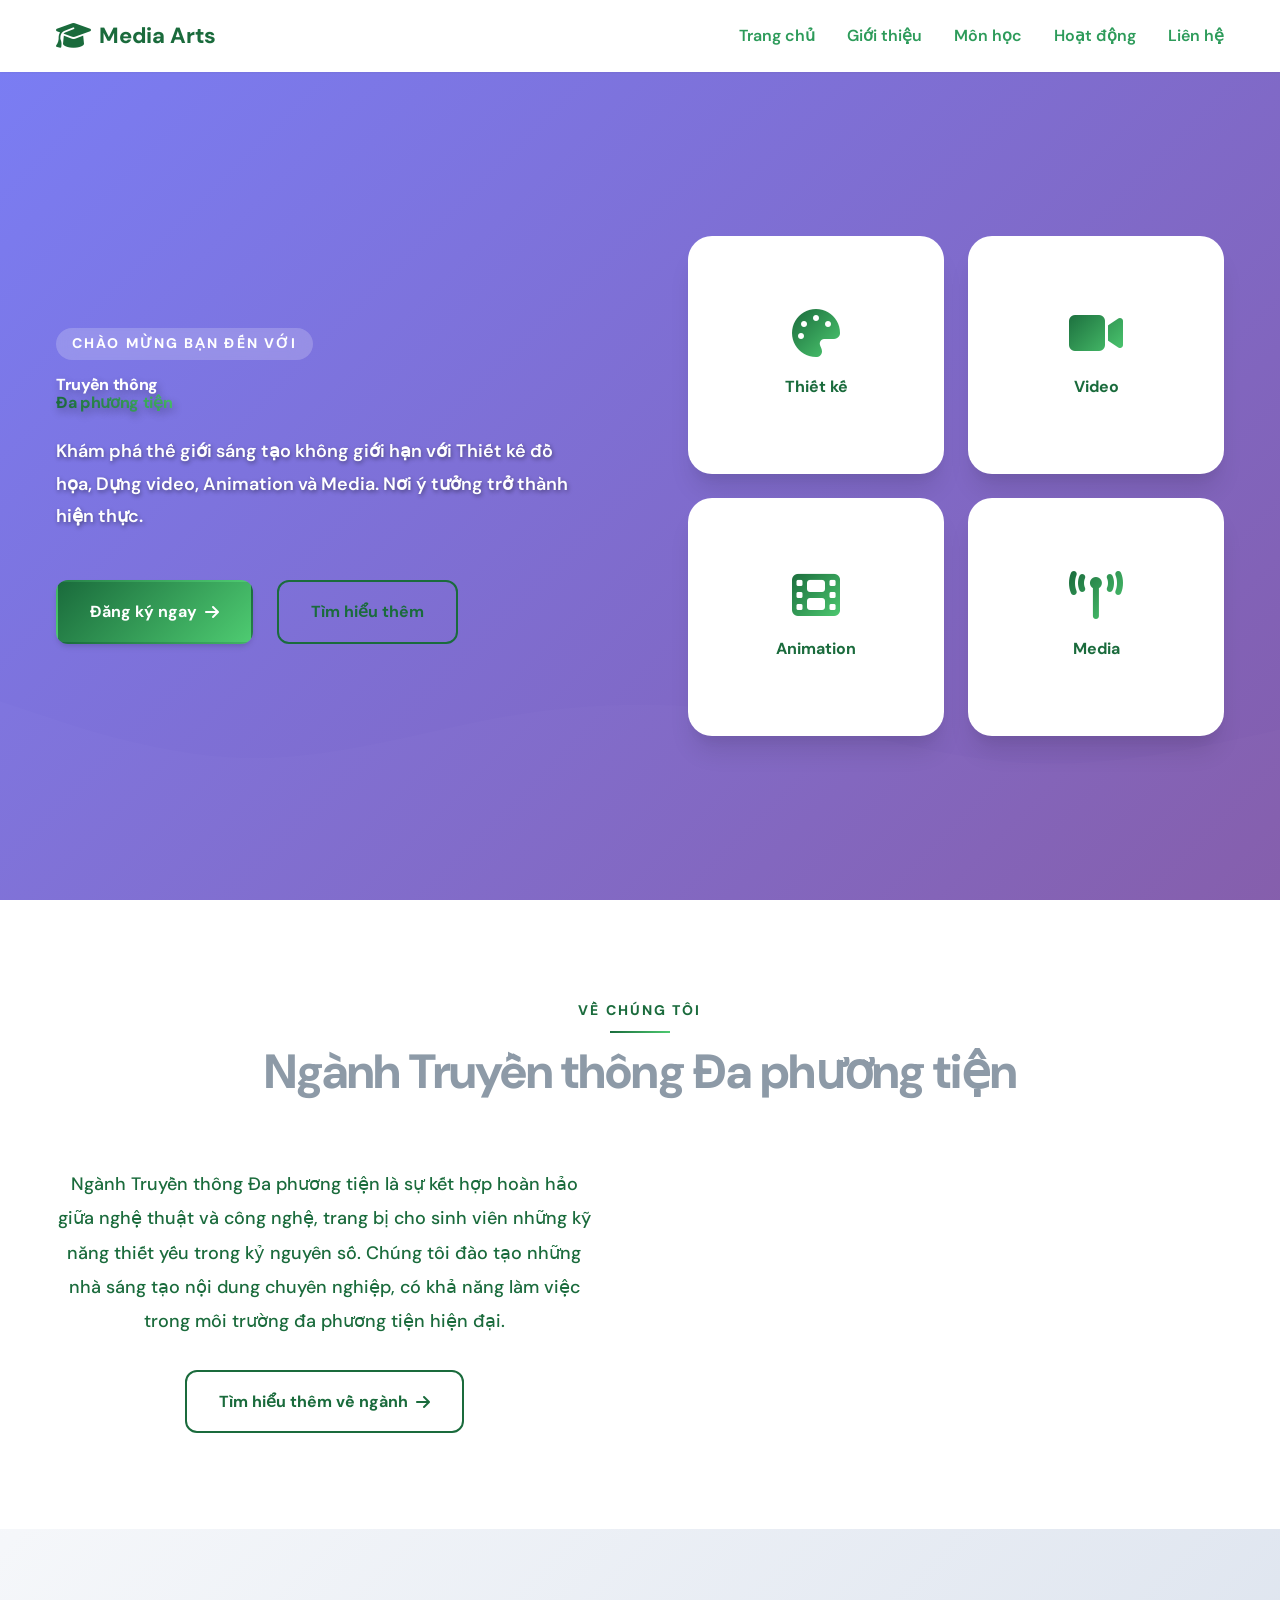
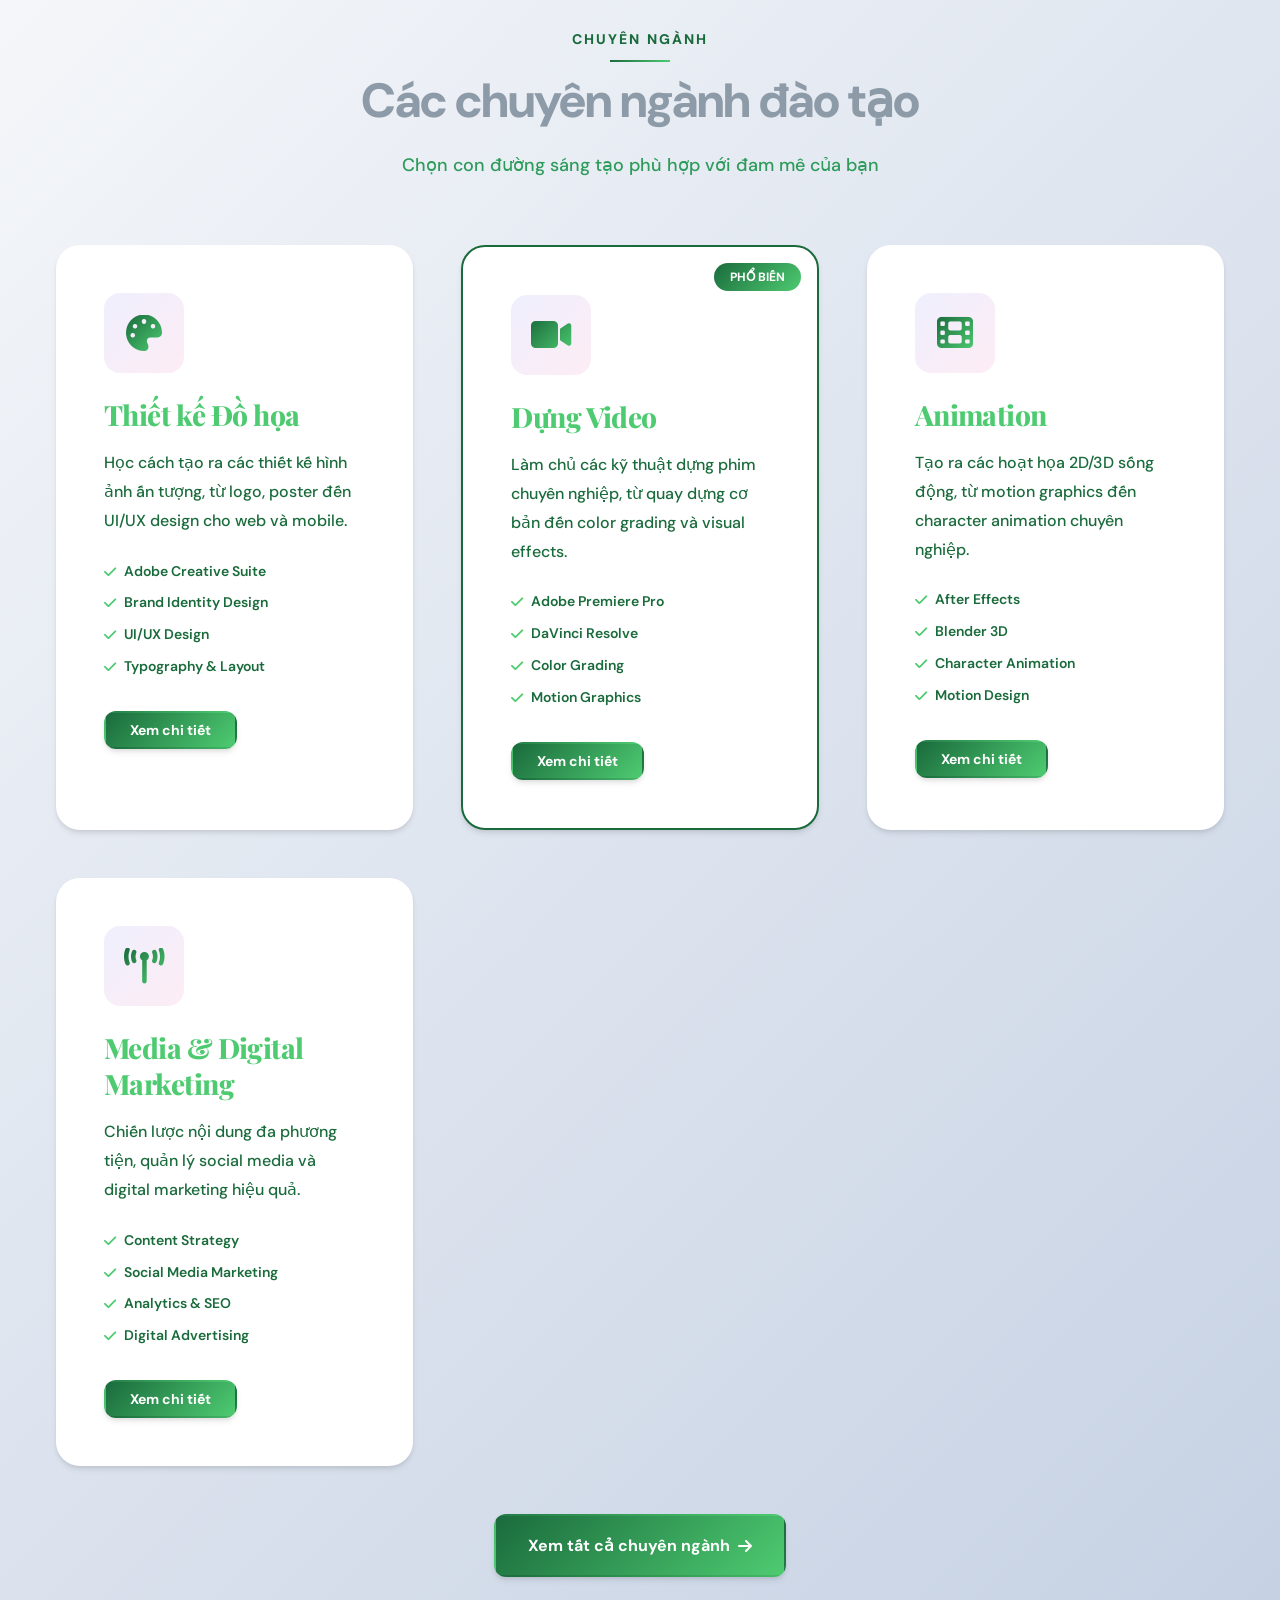
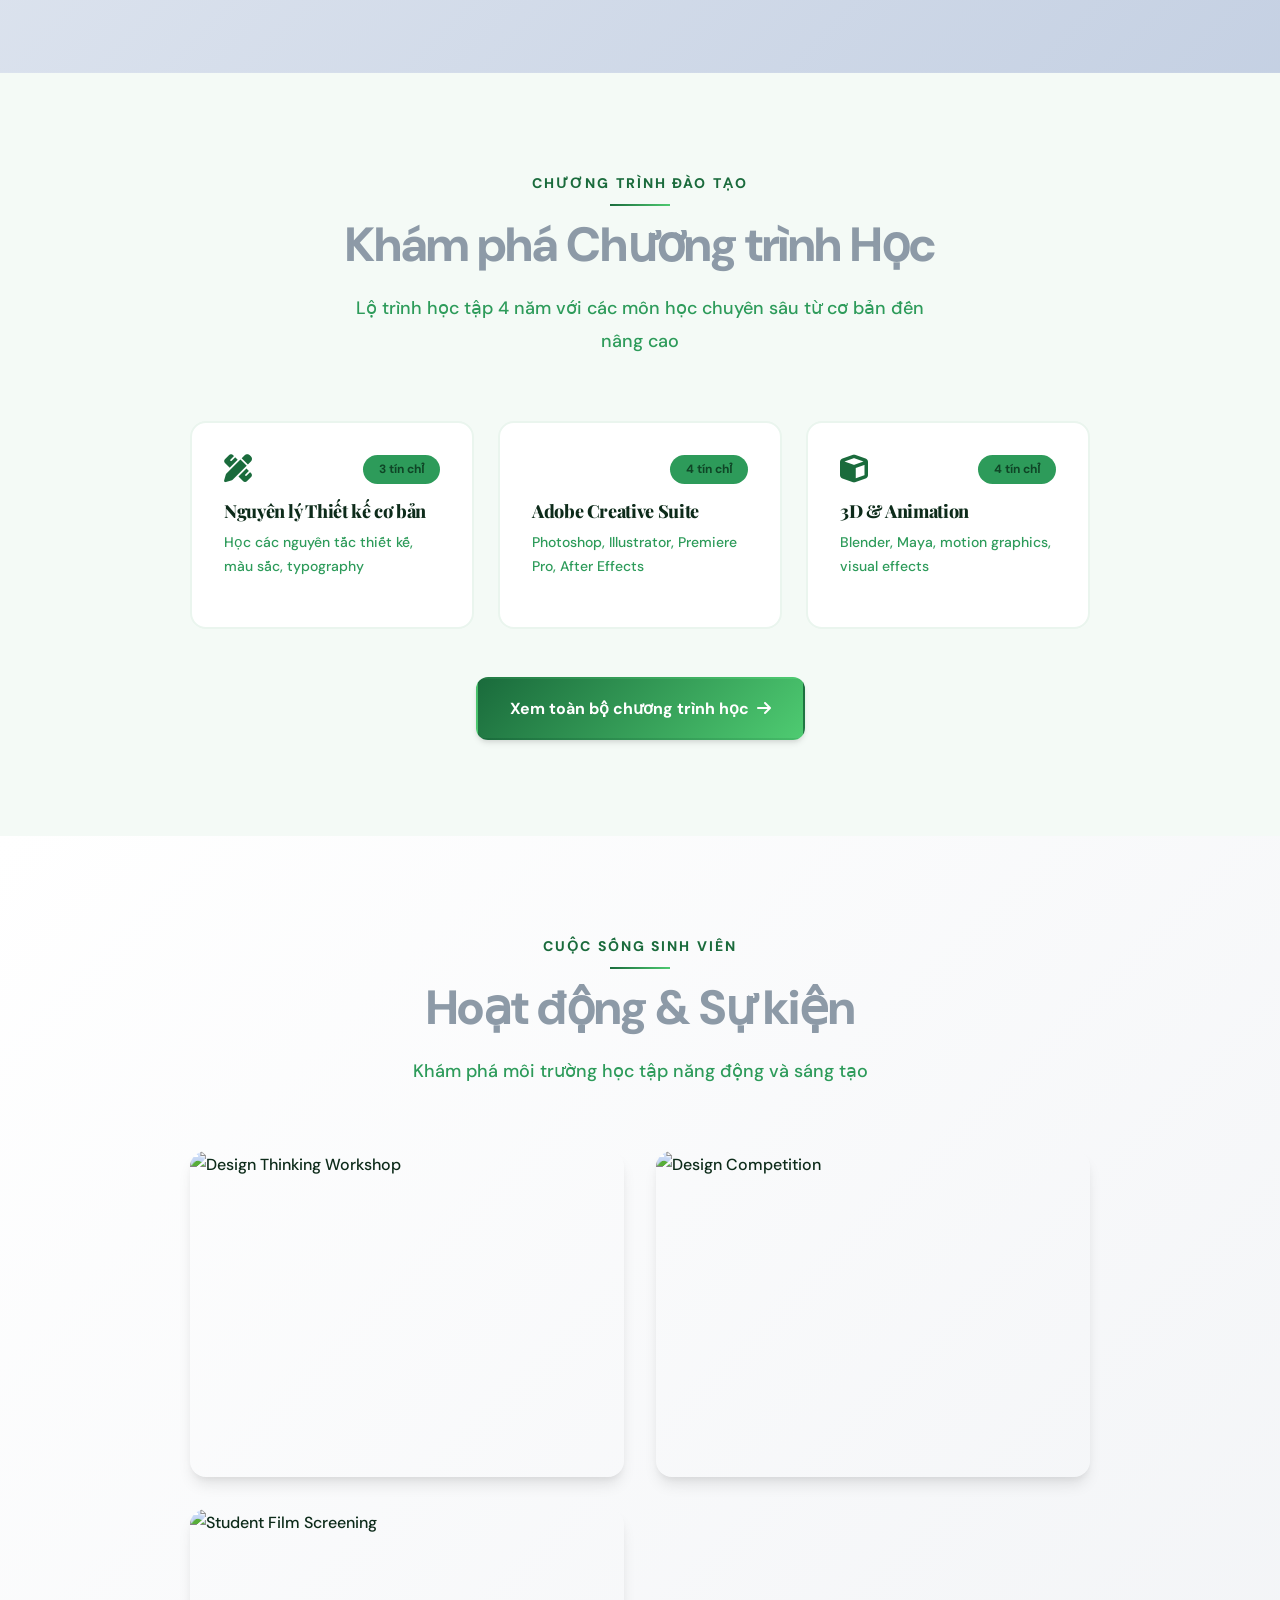
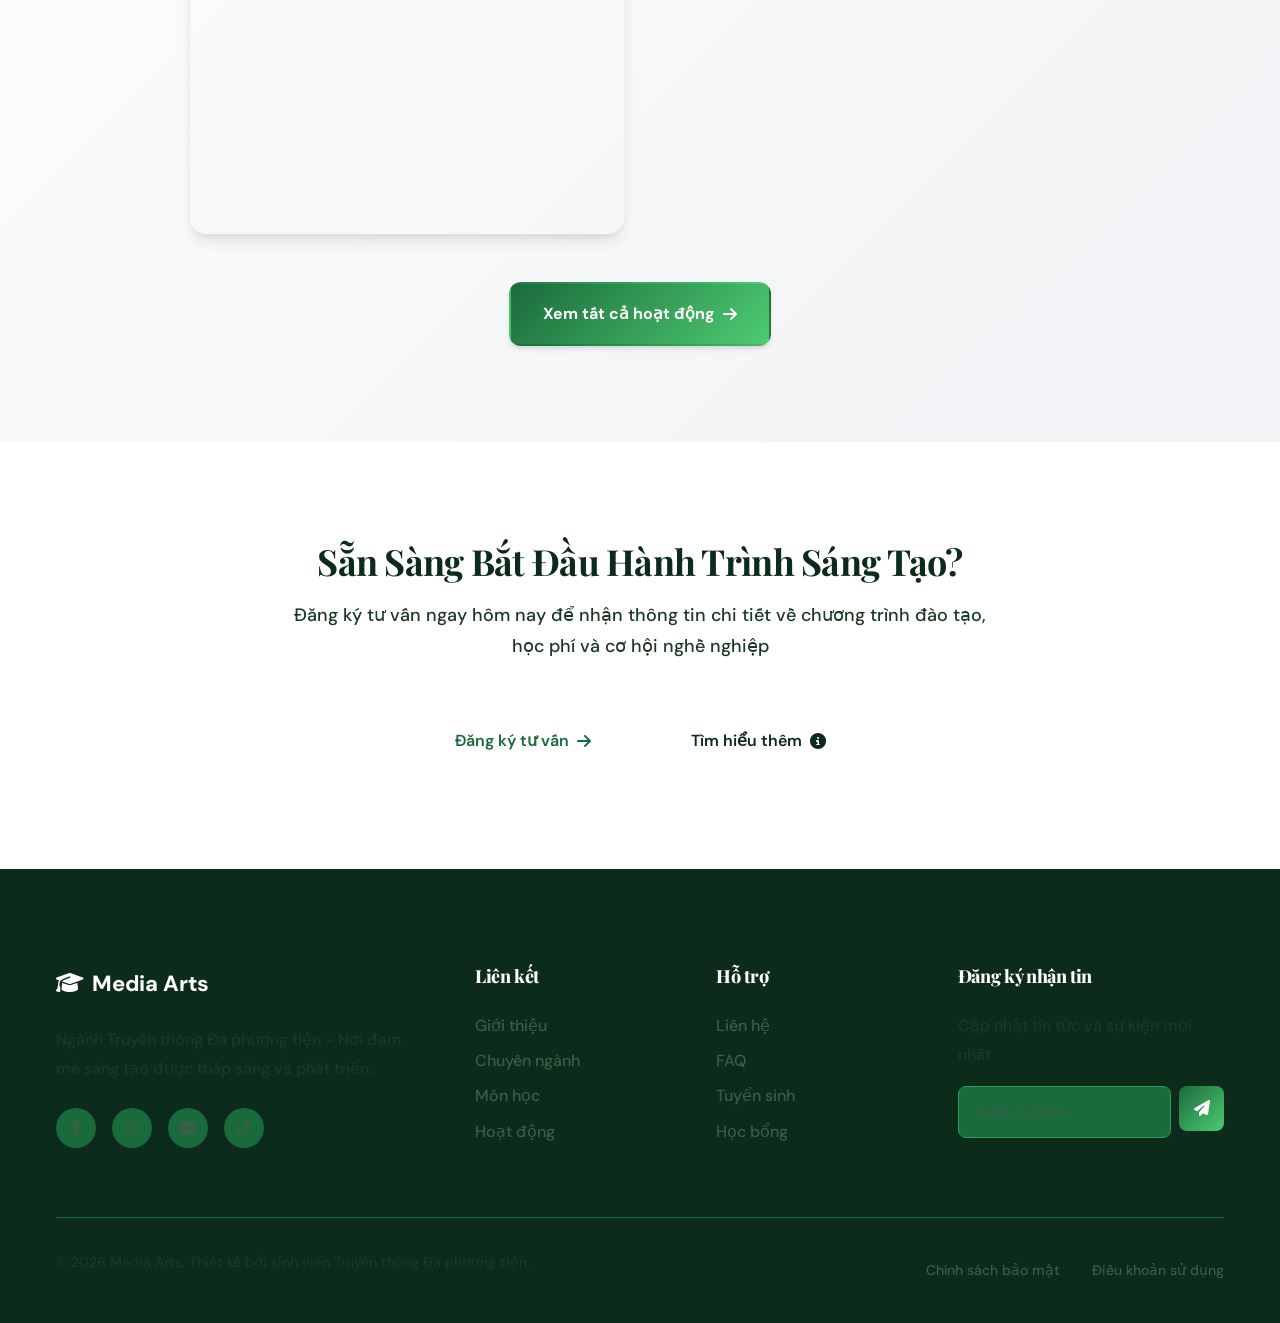
==== commit 2347eb1c: "aaa" ====
--- a/index.html
+++ b/index.html
@@ -50,15 +50,6 @@
                 </ul>
                 <div class="nav__close" id="nav-close">
                     <i class="fas fa-times"></i>
-                </div>
-            </div>
-            
-            <div class="nav__actions">
-                <button class="theme-toggle" id="theme-toggle" aria-label="Toggle dark mode">
-                    <i class="fas fa-moon"></i>
-                </button>
-                <div class="nav__toggle" id="nav-toggle">
-                    <i class="fas fa-bars"></i>
                 </div>
             </div>
         </nav>
@@ -164,7 +155,7 @@
                             <li><i class="fas fa-check"></i> UI/UX Design</li>
                             <li><i class="fas fa-check"></i> Typography & Layout</li>
                         </ul>
-                        <button class="btn btn--small" data-modal="design">
+                        <button class="btn btn--small btn--primary" data-modal="design">
                             Xem chi tiết
                         </button>
                     </article>
@@ -185,7 +176,7 @@
                             <li><i class="fas fa-check"></i> Color Grading</li>
                             <li><i class="fas fa-check"></i> Motion Graphics</li>
                         </ul>
-                        <button class="btn btn--small btn--primary" data-modal="video">
+                        <button class="btn btn--small btn--primary btn--primary" data-modal="video">
                             Xem chi tiết
                         </button>
                     </article>
@@ -205,7 +196,7 @@
                             <li><i class="fas fa-check"></i> Character Animation</li>
                             <li><i class="fas fa-check"></i> Motion Design</li>
                         </ul>
-                        <button class="btn btn--small" data-modal="animation">
+                        <button class="btn btn--small btn--primary" data-modal="animation">
                             Xem chi tiết
                         </button>
                     </article>
@@ -225,7 +216,7 @@
                             <li><i class="fas fa-check"></i> Analytics & SEO</li>
                             <li><i class="fas fa-check"></i> Digital Advertising</li>
                         </ul>
-                        <button class="btn btn--small" data-modal="media">
+                        <button class="btn btn--small btn--primary" data-modal="media">
                             Xem chi tiết
                         </button>
                     </article>
@@ -341,10 +332,10 @@
         <section class="contact section" id="contact" style="background: linear-gradient(135deg, var(--color-primary) 0%, var(--color-accent) 100%);">
             <div class="container" style="text-align: center;">
                 <div style="max-width: 700px; margin: 0 auto;">
-                    <h2 style="font-size: var(--font-3xl); color: white; margin-bottom: var(--space-md); font-weight: 700;">
+                    <h2 style="font-size: var(--font-3xl); margin-bottom: var(--space-md); font-weight: 700;">
                         Sẵn Sàng Bắt Đầu Hành Trình Sáng Tạo?
                     </h2>
-                    <p style="font-size: var(--font-lg); color: rgba(255,255,255,0.9); margin-bottom: var(--space-2xl); line-height: 1.7;">
+                    <p style="font-size: var(--font-lg);  margin-bottom: var(--space-2xl); line-height: 1.7;">
                         Đăng ký tư vấn ngay hôm nay để nhận thông tin chi tiết về chương trình đào tạo, 
                         học phí và cơ hội nghề nghiệp
                     </p>
@@ -353,7 +344,7 @@
                             <span>Đăng ký tư vấn</span>
                             <i class="fas fa-arrow-right"></i>
                         </a>
-                        <a href="about.html" class="btn" style="background: transparent; color: white; border: 2px solid white; font-weight: 600; padding: 1rem 2.5rem;">
+                        <a href="about.html" class="btn" style="background: transparent;  border: 2px solid white; font-weight: 600; padding: 1rem 2.5rem;">
                             <span>Tìm hiểu thêm</span>
                             <i class="fas fa-info-circle"></i>
                         </a>
@@ -465,7 +456,6 @@
     <script src="js/slider.js"></script>
     <script src="js/accordion.js"></script>
     <script src="js/tabs.js"></script>
-    <script src="js/darkmode.js"></script>
     <script src="js/modal.js"></script>
     <script src="js/form.js"></script>
 </body>
--- a/css/variables.css
+++ b/css/variables.css
@@ -19,7 +19,7 @@
   --color-text-light: #3A5F47;
   
   /* Neutral Colors */
-  --color-black: #0D2B1A;
+  --color-black: #8d9aa7;
   --color-gray-100: #F4FAF6;
   --color-gray-200: #EAF5EE;
   --color-gray-300: #C3E6CF;
@@ -122,12 +122,12 @@
   --header-height: 4.5rem;
 }
 
-/* Dark Mode Variables */
-body.dark-mode {
+/* Dark Mode Variables - DISABLED */
+/* body.dark-mode {
   --color-white: #0D2B1A;
   --color-off-white: #0F4526;
   --color-surface: #1A6B3C;
-  --color-black: #F4FAF6;
+  --color-black: #8d9aa7;
   --color-text-dark: #F4FAF6;
   --color-text-mid: #C3E6CF;
   --color-text-light: #A8E6BC;
@@ -141,7 +141,7 @@
   --color-gray-700: #C3E6CF;
   --color-gray-800: #EAF5EE;
   --color-gray-900: #F4FAF6;
-}
+} */
 
 /* Custom Scrollbar */
 ::-webkit-scrollbar {
--- a/css/base.css
+++ b/css/base.css
@@ -24,11 +24,16 @@
   font-weight: var(--fw-regular);
   line-height: 1.7;
   color: var(--color-text-dark);
-  background-color: var(--color-white);
+  background-color: #ffffff !important;
   overflow-x: hidden;
   transition: background-color var(--transition-base), color var(--transition-base);
   -webkit-font-smoothing: antialiased;
   -moz-osx-font-smoothing: grayscale;
+}
+
+/* Ensure light mode always */
+body.dark-mode {
+  background-color: #ffffff !important;
 }
 
 /* ===== TYPOGRAPHY ===== */
--- a/css/layout.css
+++ b/css/layout.css
@@ -244,7 +244,8 @@
   gap: var(--space-md);
 }
 
-.theme-toggle {
+/* Dark Mode Toggle - DISABLED */
+/* .theme-toggle {
   width: 40px;
   height: 40px;
   border-radius: var(--radius-md);
@@ -258,7 +259,7 @@
 .theme-toggle:hover {
   background-color: var(--color-gray-100);
   color: var(--color-primary);
-}
+} */
 
 .nav__toggle,
 .nav__close {
--- a/css/components.css
+++ b/css/components.css
@@ -264,6 +264,7 @@
     opacity: 0;
     transform: translateY(10px);
   }
+
   to {
     opacity: 1;
     transform: translateY(0);
@@ -345,6 +346,7 @@
     opacity: 0;
     transform: translateY(-50px);
   }
+
   to {
     opacity: 1;
     transform: translateY(0);
@@ -356,6 +358,7 @@
     opacity: 0;
     transform: translateY(50px);
   }
+
   to {
     opacity: 1;
     transform: translateY(0);
@@ -385,6 +388,32 @@
 }
 
 /* ===== SOCIAL LINKS ===== */
+.social__icons {
+  display: flex;
+  gap: var(--space-md);
+  flex-wrap: wrap;
+}
+
+.social__icons a {
+  width: 45px;
+  height: 45px;
+  border-radius: var(--radius-lg);
+  display: flex;
+  align-items: center;
+  justify-content: center;
+  background: #f3f4f6 !important;
+  color: #6366f1 !important;
+  font-size: var(--fs-lg);
+  transition: all var(--transition-base);
+}
+
+.social__icons a:hover {
+  background: linear-gradient(135deg, #6366f1 0%, #ec4899 100%) !important;
+  color: #ffffff !important;
+  transform: translateY(-3px);
+  box-shadow: var(--shadow-md);
+}
+
 .social__link {
   width: 40px;
   height: 40px;
--- a/css/sections.css
+++ b/css/sections.css
@@ -11,6 +11,42 @@
   background-attachment: fixed;
   position: relative;
   overflow: hidden;
+}
+
+/* Page Hero (for other pages) */
+.page-hero {
+  min-height: 350px;
+  display: flex;
+  align-items: center;
+  justify-content: center;
+  background-size: cover;
+  background-position: center;
+  position: relative;
+  padding: var(--space-4xl) 0;
+}
+
+.page-hero__content {
+  text-align: center;
+  max-width: 800px;
+  margin: 0 auto;
+}
+
+.page-hero__title {
+  font-family: var(--font-display);
+  font-size: var(--fs-5xl);
+  line-height: 1.2;
+  margin-bottom: var(--space-md);
+  font-weight: var(--fw-bold);
+  color: var(--color-white);
+  text-shadow: 2px 4px 8px rgba(0, 0, 0, 0.3);
+}
+
+.page-hero__description {
+  font-size: var(--fs-lg);
+  line-height: 1.8;
+  font-weight: var(--fw-medium);
+  color: var(--color-off-white);
+  text-shadow: 1px 2px 4px rgba(0, 0, 0, 0.4);
 }
 
 .hero::before {
@@ -328,6 +364,7 @@
 .program__title {
   font-size: var(--fs-2xl);
   margin-bottom: var(--space-md);
+  color: var(--color-accent);
 }
 
 .program__description {
@@ -633,10 +670,260 @@
   width: 30px;
 }
 
+/* ===== ABOUT PAGE SECTIONS ===== */
+/* Vision & Mission Grid */
+.vision-mission__grid {
+  display: grid;
+  grid-template-columns: repeat(2, 1fr);
+  gap: var(--space-3xl);
+  max-width: 1000px;
+  margin: 0 auto;
+}
+
+.vision-mission__card {
+  background: var(--color-white);
+  padding: var(--space-3xl);
+  border-radius: var(--radius-2xl);
+  box-shadow: var(--shadow-lg);
+  transition: all var(--transition-base);
+}
+
+.vision-mission__card:hover {
+  transform: translateY(-5px);
+  box-shadow: var(--shadow-2xl);
+}
+
+.vision-mission__icon {
+  width: 80px;
+  height: 80px;
+  display: flex;
+  align-items: center;
+  justify-content: center;
+  border-radius: var(--radius-xl);
+  background: linear-gradient(135deg, rgba(99, 102, 241, 0.1) 0%, rgba(236, 72, 153, 0.1) 100%);
+  margin-bottom: var(--space-lg);
+}
+
+.vision-mission__icon i {
+  font-size: var(--fs-3xl);
+  background: var(--gradient-primary);
+  -webkit-background-clip: text;
+  -webkit-text-fill-color: transparent;
+  background-clip: text;
+}
+
+.vision-mission__card h3 {
+  font-size: var(--fs-2xl);
+  margin-bottom: var(--space-lg);
+  color: var(--color-accent);
+}
+
+.vision-mission__card p {
+  color: var(--color-gray-800);
+  line-height: 1.8;
+  font-weight: var(--fw-regular);
+}
+
+/* Specializations Grid */
+.specializations__grid {
+  display: grid;
+  grid-template-columns: repeat(4, 1fr);
+  gap: var(--space-xl);
+  max-width: 1200px;
+  margin: 0 auto;
+}
+
+.specialization__card {
+  background: var(--color-white);
+  padding: var(--space-2xl);
+  border-radius: var(--radius-xl);
+  box-shadow: var(--shadow-md);
+  text-align: center;
+  transition: all var(--transition-base);
+}
+
+.specialization__card:hover {
+  transform: translateY(-10px);
+  box-shadow: var(--shadow-xl);
+}
+
+.specialization__card i {
+  font-size: var(--fs-4xl);
+  background: var(--gradient-primary);
+  -webkit-background-clip: text;
+  -webkit-text-fill-color: transparent;
+  background-clip: text;
+  margin-bottom: var(--space-md);
+  display: block;
+}
+
+.specialization__card h3 {
+  font-size: var(--fs-lg);
+  margin-bottom: var(--space-sm);
+  color: var(--color-gray-900);
+}
+
+.specialization__card p {
+  font-size: var(--fs-sm);
+  color: var(--color-gray-600);
+  line-height: 1.6;
+}
+
+/* Teachers Grid */
+.teachers__grid {
+  display: grid;
+  grid-template-columns: repeat(4, 1fr);
+  gap: var(--space-2xl);
+  max-width: 1200px;
+  margin: 0 auto;
+}
+
+.teacher__card {
+  background: var(--color-white);
+  border-radius: var(--radius-xl);
+  overflow: hidden;
+  box-shadow: var(--shadow-md);
+  transition: all var(--transition-base);
+  text-align: center;
+}
+
+.teacher__card:hover {
+  transform: translateY(-10px);
+  box-shadow: var(--shadow-2xl);
+}
+
+.teacher__image {
+  width: 100%;
+  height: 280px;
+  overflow: hidden;
+}
+
+.teacher__image img {
+  width: 100%;
+  height: 100%;
+  object-fit: cover;
+  transition: transform var(--transition-slow);
+}
+
+.teacher__card:hover .teacher__image img {
+  transform: scale(1.1);
+}
+
+.teacher__name {
+  font-size: var(--fs-lg);
+  margin: var(--space-lg) var(--space-md) var(--space-xs);
+  color: var(--color-gray-900);
+  font-weight: var(--fw-bold);
+}
+
+.teacher__role {
+  font-size: var(--fs-sm);
+  color: var(--color-primary);
+  font-weight: var(--fw-semibold);
+  margin-bottom: var(--space-sm);
+}
+
+.teacher__specialty {
+  font-size: var(--fs-sm);
+  color: var(--color-gray-600);
+  padding: 0 var(--space-md) var(--space-lg);
+  line-height: 1.6;
+}
+
+/* Roadmap Timeline */
+.roadmap__timeline {
+  max-width: 800px;
+  margin: 0 auto;
+  position: relative;
+}
+
+.timeline__item {
+  position: relative;
+  padding-left: var(--space-4xl);
+  padding-bottom: var(--space-3xl);
+}
+
+.timeline__item:last-child {
+  padding-bottom: 0;
+}
+
+.timeline__item::before {
+  content: '';
+  position: absolute;
+  left: 0;
+  top: 0;
+  width: 3px;
+  height: 100%;
+  background: var(--gradient-primary);
+}
+
+.timeline__item:last-child::before {
+  display: none;
+}
+
+.timeline__item::after {
+  content: '';
+  position: absolute;
+  left: -8px;
+  top: 0;
+  width: 20px;
+  height: 20px;
+  border-radius: var(--radius-full);
+  background: var(--color-white);
+  border: 3px solid var(--color-primary);
+  box-shadow: 0 0 0 4px var(--color-white);
+}
+
+.timeline__content {
+  background: var(--color-white);
+  padding: var(--space-xl);
+  border-radius: var(--radius-xl);
+  box-shadow: var(--shadow-md);
+  transition: all var(--transition-base);
+}
+
+.timeline__content:hover {
+  transform: translateX(10px);
+  box-shadow: var(--shadow-xl);
+}
+
+.timeline__content h3 {
+  font-size: var(--fs-xl);
+  margin-bottom: var(--space-md);
+  color: var(--color-accent);
+}
+
+.timeline__content p {
+  color: var(--color-gray-700);
+  line-height: 1.8;
+  font-weight: var(--fw-regular);
+}
+
+.about__timeline {
+  max-width: 900px;
+  margin: 0 auto;
+  padding: var(--space-3xl);
+  background: linear-gradient(135deg, rgba(99, 102, 241, 0.05) 0%, rgba(236, 72, 153, 0.05) 100%);
+  border-radius: var(--radius-2xl);
+  border-left: 4px solid var(--color-primary);
+}
+
 /* ===== CONTACT SECTION ===== */
 .contact {
-  background: var(--color-white);
-  position: relative;
+  background: #ffffff !important;
+  position: relative;
+}
+
+.contact .section {
+  background: #ffffff !important;
+}
+
+.contact__grid {
+  display: grid;
+  grid-template-columns: 1fr 1fr;
+  gap: var(--space-3xl);
+  max-width: 1200px;
+  margin: 0 auto;
 }
 
 .contact__container {
@@ -648,10 +935,17 @@
 }
 
 .contact__info {
-  background: linear-gradient(135deg, #667eea 0%, #764ba2 100%);
+  background: #ffffff !important;
   padding: var(--space-3xl);
   border-radius: var(--radius-2xl);
-  color: var(--color-white);
+  border: 2px solid #e5e7eb;
+  box-shadow: var(--shadow-md);
+}
+
+.contact__info h2,
+.contact__info h4,
+.contact__info p {
+  color: #1f2937 !important;
 }
 
 .info__item {
@@ -664,7 +958,7 @@
   width: 50px;
   height: 50px;
   border-radius: var(--radius-lg);
-  background: rgba(255, 255, 255, 0.2);
+  background: linear-gradient(135deg, rgba(99, 102, 241, 0.1) 0%, rgba(236, 72, 153, 0.1) 100%) !important;
   display: flex;
   align-items: center;
   justify-content: center;
@@ -673,19 +967,31 @@
 
 .info__icon i {
   font-size: var(--fs-xl);
+  background: linear-gradient(135deg, #6366f1 0%, #ec4899 100%) !important;
+  -webkit-background-clip: text;
+  -webkit-text-fill-color: transparent;
+  background-clip: text;
 }
 
 .info__title {
   font-size: var(--fs-base);
   font-weight: var(--fw-bold);
   margin-bottom: var(--space-xs);
-  color: var(--color-white);
+  color: var(--color-gray-900);
 }
 
 .info__text {
   font-size: var(--fs-sm);
-  opacity: 0.95;
+  color: var(--color-gray-700);
   font-weight: var(--fw-medium);
+}
+
+.info__content h4 {
+  margin-bottom: var(--space-xs);
+}
+
+.info__content p {
+  margin-bottom: var(--space-xs);
 }
 
 .social__links {
@@ -695,20 +1001,133 @@
 }
 
 .social__links .social__link {
-  background: rgba(255, 255, 255, 0.2);
-  color: var(--color-white);
+  background: #f3f4f6 !important;
+  color: #6366f1 !important;
 }
 
 .social__links .social__link:hover {
-  background: var(--color-white);
-  color: var(--color-primary);
+  background: #6366f1 !important;
+  color: #ffffff !important;
+}
+
+.contact__form-wrapper {
+  width: 100%;
 }
 
 .contact__form {
-  background: var(--color-white);
+  background: #ffffff !important;
   padding: var(--space-2xl);
   border-radius: var(--radius-2xl);
-  border: 2px solid var(--color-gray-200);
+  border: 2px solid #e5e7eb;
+  box-shadow: var(--shadow-md);
+}
+
+.contact__form h3,
+.contact__form label,
+.contact__form input,
+.contact__form select,
+.contact__form textarea {
+  color: #1f2937 !important;
+}
+
+.contact__form input,
+.contact__form select,
+.contact__form textarea {
+  background: #ffffff !important;
+  border-color: #d1d5db !important;
+}
+
+.contact__form input::placeholder,
+.contact__form textarea::placeholder {
+  color: #9ca3af !important;
+}
+
+.contact .required {
+  color: #ef4444 !important;
+}
+
+.contact .form__error {
+  color: #ef4444 !important;
+}
+
+.contact .form__label {
+  color: #374151 !important;
+}
+
+.contact .btn--primary {
+  background: linear-gradient(135deg, #6366f1 0%, #ec4899 100%) !important;
+  color: #ffffff !important;
+}
+
+.contact .btn--primary:hover {
+  transform: translateY(-2px);
+}
+
+/* ===== ACTIVITIES ===== */
+.activities__grid {
+  display: grid;
+  grid-template-columns: repeat(3, 1fr);
+  gap: var(--space-2xl);
+  margin-top: var(--space-2xl);
+}
+
+.activity__card {
+  background: var(--color-white);
+  border-radius: var(--radius-lg);
+  overflow: hidden;
+  box-shadow: var(--shadow-md);
+  transition: all var(--transition-base);
+}
+
+.activity__card:hover {
+  transform: translateY(-8px);
+  box-shadow: var(--shadow-xl);
+}
+
+.activity__card a {
+  display: block;
+  position: relative;
+  overflow: hidden;
+}
+
+.activity__card img {
+  width: 100%;
+  height: 250px;
+  object-fit: cover;
+  transition: transform var(--transition-base);
+}
+
+.activity__card:hover img {
+  transform: scale(1.1);
+}
+
+.activity__content {
+  padding: var(--space-xl);
+}
+
+.activity__tag {
+  display: inline-block;
+  padding: var(--space-xs) var(--space-md);
+  background: linear-gradient(135deg, var(--color-primary) 0%, var(--color-accent) 100%);
+  color: var(--color-white);
+  font-size: var(--fs-sm);
+  font-weight: var(--fw-medium);
+  border-radius: var(--radius-full);
+  margin-bottom: var(--space-md);
+}
+
+.activity__content h3 {
+  font-size: var(--fs-xl);
+  font-weight: var(--fw-semibold);
+  color: var(--color-text-dark);
+  margin-bottom: var(--space-sm);
+  line-height: 1.3;
+}
+
+.activity__content p {
+  font-size: var(--fs-base);
+  color: var(--color-text-mid);
+  line-height: 1.6;
 }
 
 /* ===== FOOTER ===== */
@@ -750,7 +1169,7 @@
   height: 40px;
   border-radius: var(--radius-full);
   background: var(--color-gray-800);
-  color: var(--color-gray-300);
+  color: var(--color-gray-600);
   display: flex;
   align-items: center;
   justify-content: center;
@@ -774,7 +1193,7 @@
 }
 
 .footer__links a {
-  color: var(--color-gray-400);
+  color: var(--color-gray-600);
   transition: color var(--transition-fast);
 }
 
@@ -834,7 +1253,7 @@
 
 .footer__links-bottom a {
   font-size: var(--fs-sm);
-  color: var(--color-gray-400);
+  color: var(--color-gray-600);
   transition: color var(--transition-fast);
 }
 
--- a/css/responsive.css
+++ b/css/responsive.css
@@ -45,6 +45,11 @@
   /* Contact */
   .contact__container {
     grid-template-columns: 1fr;
+  }
+
+  /* Activities */
+  .activities__grid {
+    grid-template-columns: repeat(2, 1fr);
   }
 
   /* Footer */
@@ -133,6 +138,19 @@
     padding: var(--space-3xl) 0;
   }
 
+  .page-hero {
+    min-height: 250px;
+    padding: var(--space-3xl) 0;
+  }
+
+  .page-hero__title {
+    font-size: var(--fs-3xl);
+  }
+
+  .page-hero__description {
+    font-size: var(--fs-base);
+  }
+
   .hero__container {
     grid-template-columns: 1fr;
     gap: var(--space-2xl);
@@ -249,6 +267,14 @@
   }
 
   /* ===== ACTIVITIES ===== */
+  .activities__grid {
+    grid-template-columns: 1fr;
+  }
+
+  .activity__card img {
+    height: 200px;
+  }
+
   .activities__filters {
     gap: var(--space-sm);
   }
@@ -293,14 +319,44 @@
     right: 0.5rem;
   }
 
+  /* ===== ABOUT PAGE ===== */
+  .vision-mission__grid {
+    grid-template-columns: 1fr;
+    gap: var(--space-2xl);
+  }
+
+  .specializations__grid {
+    grid-template-columns: repeat(2, 1fr);
+    gap: var(--space-lg);
+  }
+
+  .teachers__grid {
+    grid-template-columns: repeat(2, 1fr);
+    gap: var(--space-xl);
+  }
+
+  .roadmap__timeline {
+    padding: 0 var(--space-md);
+  }
+
+  .timeline__item {
+    padding-left: var(--space-2xl);
+    padding-bottom: var(--space-2xl);
+  }
+
   /* ===== CONTACT ===== */
-  .contact__container {
+  .contact__grid {
     grid-template-columns: 1fr;
     gap: var(--space-2xl);
   }
 
   .contact__info {
     padding: var(--space-2xl);
+    order: 2;
+  }
+
+  .contact__form-wrapper {
+    order: 1;
   }
 
   .info__item {
@@ -435,6 +491,20 @@
     height: 250px;
   }
 
+  /* About Page - Small Mobile */
+  .specializations__grid {
+    grid-template-columns: 1fr;
+  }
+
+  .teachers__grid {
+    grid-template-columns: 1fr;
+  }
+
+  .timeline__item {
+    padding-left: var(--space-xl);
+  }
+
+  /* Contact */
   .contact__info {
     padding: var(--space-xl);
   }
@@ -516,7 +586,7 @@
 @media (prefers-color-scheme: dark) {
   body:not(.light-mode) {
     --color-white: #0f172a;
-    --color-black: #f1f5f9;
+    --color-black: #8d9aa7;
     --color-gray-100: #1e293b;
     --color-gray-200: #334155;
     --color-gray-800: #f1f5f9;
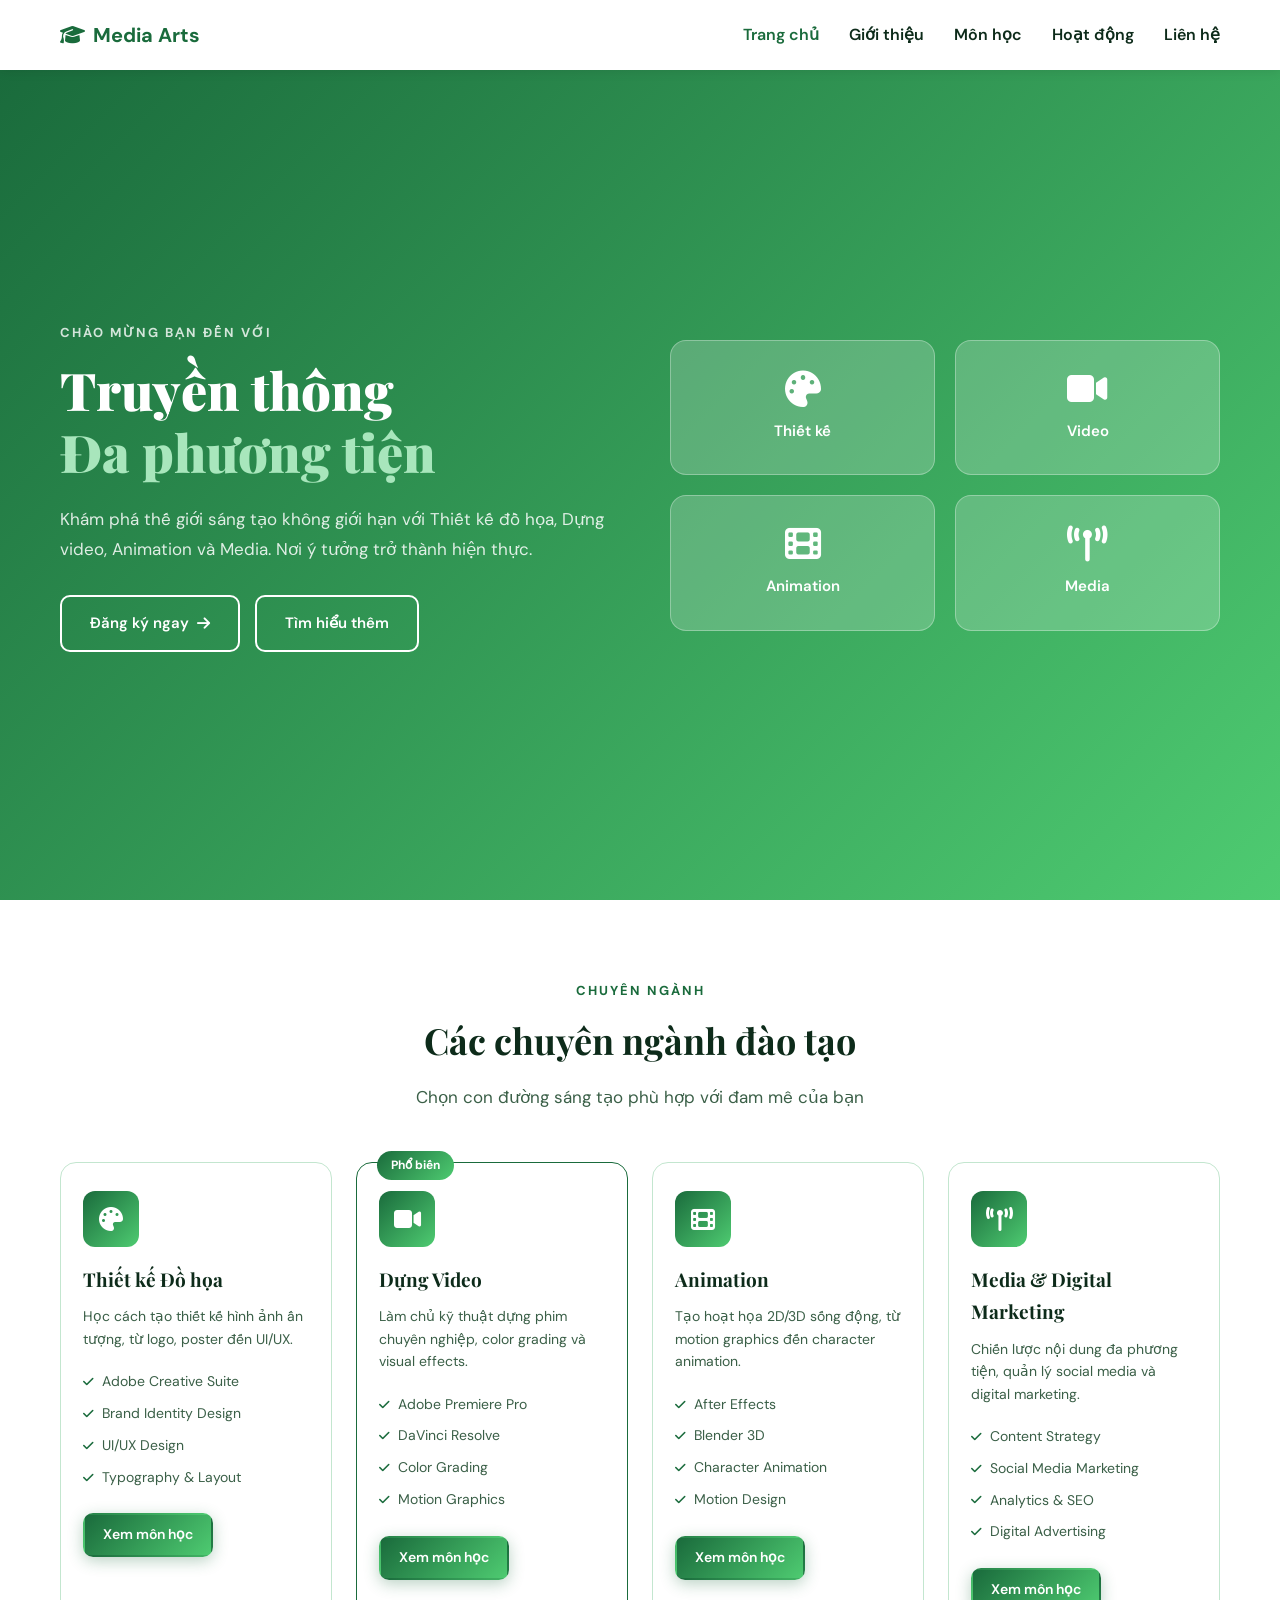
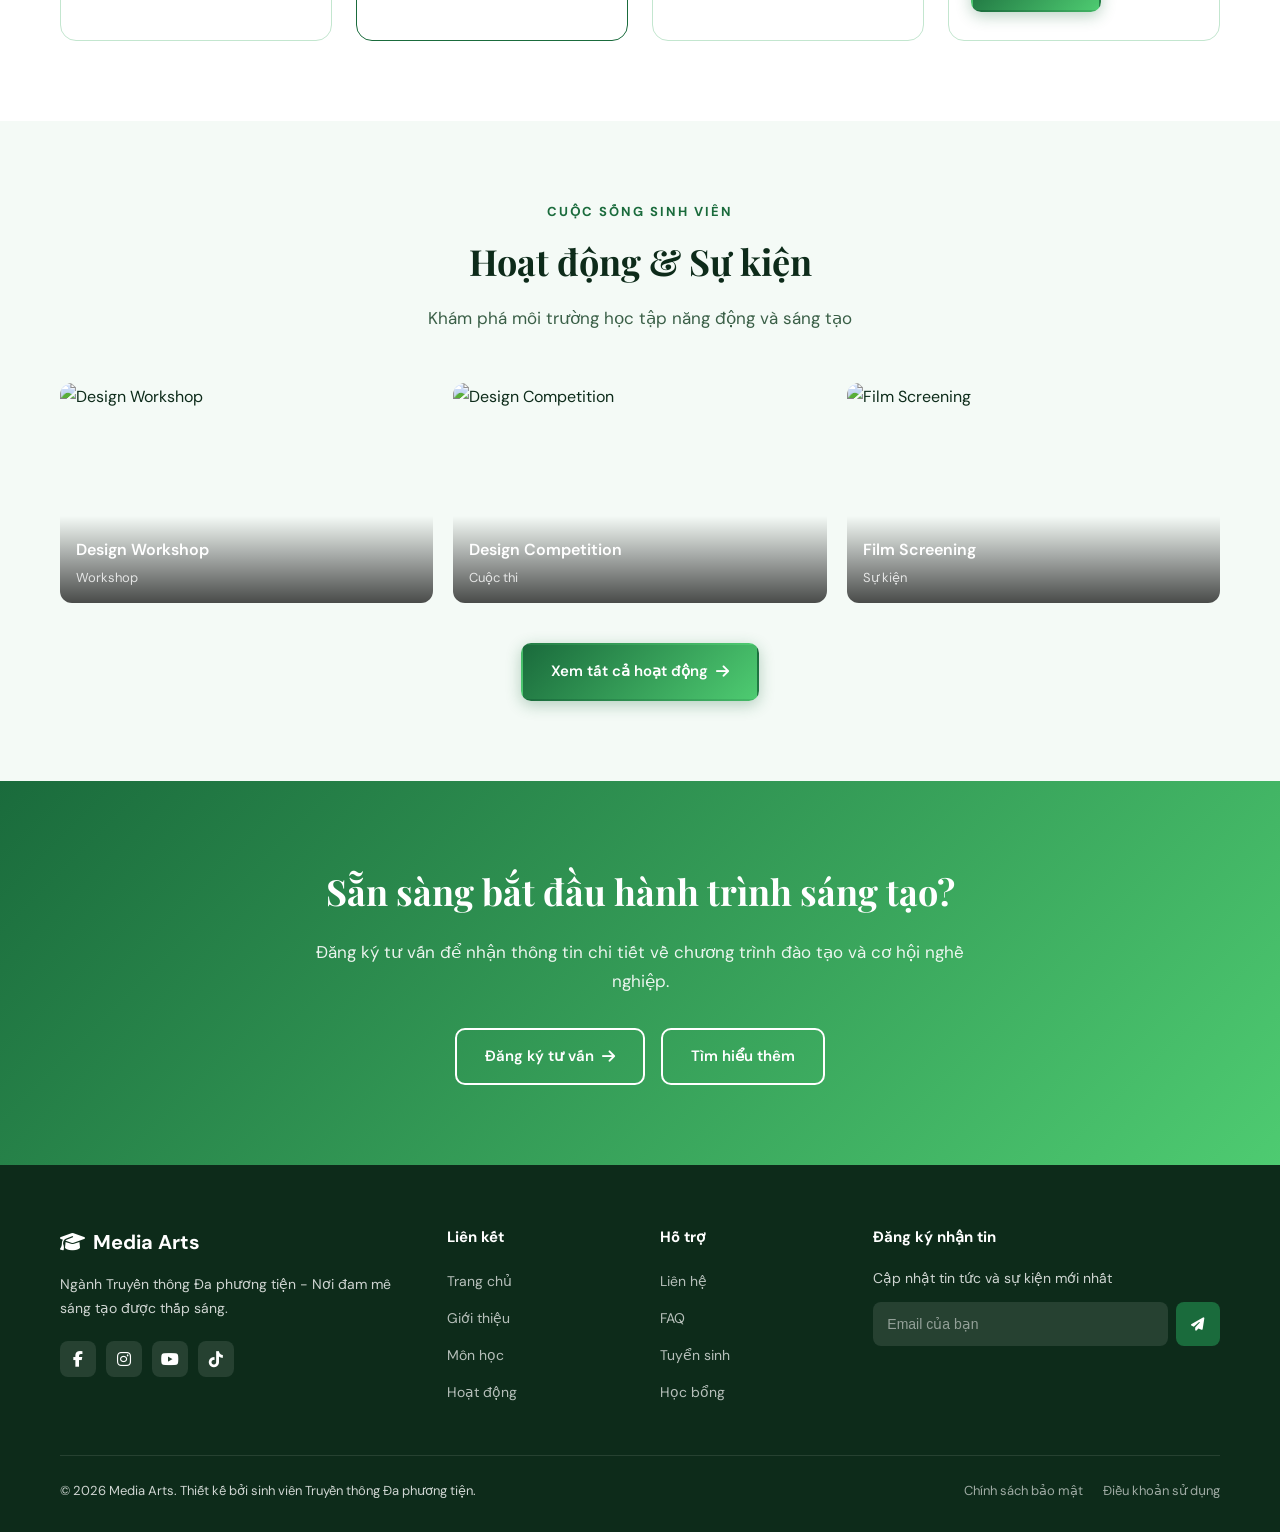
==== commit 96c39bc1: "Simplify code structure: beginner-friendly CSS/JS, shorter sections, updated README Co-authored-by: " ====
--- a/index.html
+++ b/index.html
@@ -4,61 +4,48 @@
     <meta charset="UTF-8">
     <meta name="viewport" content="width=device-width, initial-scale=1.0">
     <meta name="description" content="Ngành Truyền thông đa phương tiện - Thiết kế đồ họa, Dựng video, Animation, Media">
-    <title>Truyền thông Đa phương tiện | Trường Đại học</title>
-    
-    <!-- CSS Files -->
-    <link rel="stylesheet" href="css/variables.css">
-    <link rel="stylesheet" href="css/base.css">
-    <link rel="stylesheet" href="css/layout.css">
-    <link rel="stylesheet" href="css/components.css">
-    <link rel="stylesheet" href="css/sections.css">
-    <link rel="stylesheet" href="css/responsive.css">
-    
-    <!-- Font Awesome CDN -->
+    <title>Truyền thông Đa phương tiện | Trang chủ</title>
+
+    <link rel="stylesheet" href="style.css">
     <link rel="stylesheet" href="https://cdnjs.cloudflare.com/ajax/libs/font-awesome/6.5.1/css/all.min.css">
-    
-    <!-- Google Fonts - Per Requirements -->
     <link rel="preconnect" href="https://fonts.googleapis.com">
     <link rel="preconnect" href="https://fonts.gstatic.com" crossorigin>
-    <link href="https://fonts.googleapis.com/css2?family=Playfair+Display:wght@400;600;700;900&family=DM+Sans:wght@300;400;500;600&family=Cormorant+Garamond:ital,wght@1,400;1,600&display=swap" rel="stylesheet">
-    
-    <!-- AOS - Scroll Animations -->
-    <link href="https://cdn.jsdelivr.net/npm/aos@2.3.4/dist/aos.css" rel="stylesheet">
-    
-    <!-- Swiper - Carousel/Slider -->
-    <link rel="stylesheet" href="https://cdn.jsdelivr.net/npm/swiper@11/swiper-bundle.min.css">
-    
-    <!-- GLightbox - Image Lightbox -->
-    <link rel="stylesheet" href="https://cdn.jsdelivr.net/npm/glightbox/dist/css/glightbox.min.css">
+    <link href="https://fonts.googleapis.com/css2?family=Playfair+Display:wght@400;600;700;900&family=DM+Sans:wght@300;400;500;600&display=swap" rel="stylesheet">
 </head>
 <body>
-    <!-- Header & Navigation -->
+
+    <!-- ===== HEADER ===== -->
     <header class="header" id="header">
         <nav class="nav container">
             <a href="index.html" class="nav__logo">
                 <i class="fas fa-graduation-cap"></i>
                 <span>Media Arts</span>
             </a>
-            
+
             <div class="nav__menu" id="nav-menu">
                 <ul class="nav__list">
-                    <li class="nav__item"><a href="index.html" class="nav__link active">Trang chủ</a></li>
-                    <li class="nav__item"><a href="about.html" class="nav__link">Giới thiệu</a></li>
-                    <li class="nav__item"><a href="courses.html" class="nav__link">Môn học</a></li>
-                    <li class="nav__item"><a href="activities.html" class="nav__link">Hoạt động</a></li>
-                    <li class="nav__item"><a href="contact.html" class="nav__link">Liên hệ</a></li>
+                    <li><a href="index.html" class="nav__link active">Trang chủ</a></li>
+                    <li><a href="about.html" class="nav__link">Giới thiệu</a></li>
+                    <li><a href="courses.html" class="nav__link">Môn học</a></li>
+                    <li><a href="activities.html" class="nav__link">Hoạt động</a></li>
+                    <li><a href="contact.html" class="nav__link">Liên hệ</a></li>
                 </ul>
                 <div class="nav__close" id="nav-close">
                     <i class="fas fa-times"></i>
                 </div>
             </div>
+
+            <div class="nav__toggle" id="nav-toggle">
+                <i class="fas fa-bars"></i>
+            </div>
         </nav>
     </header>
 
-    <!-- Main Content -->
+    <!-- ===== NỘI DUNG CHÍNH ===== -->
     <main class="main">
-        <!-- Hero Section -->
-        <section class="hero section" id="hero">
+
+        <!-- HERO: Banner giới thiệu ngành -->
+        <section class="hero" id="hero">
             <div class="hero__container container">
                 <div class="hero__content">
                     <span class="hero__subtitle">Chào mừng bạn đến với</span>
@@ -67,34 +54,34 @@
                         <span class="gradient-text">Đa phương tiện</span>
                     </h1>
                     <p class="hero__description">
-                        Khám phá thế giới sáng tạo không giới hạn với Thiết kế đồ họa, 
+                        Khám phá thế giới sáng tạo không giới hạn với Thiết kế đồ họa,
                         Dựng video, Animation và Media. Nơi ý tưởng trở thành hiện thực.
                     </p>
                     <div class="hero__buttons">
-                        <a href="#contact" class="btn btn--primary">
+                        <a href="contact.html" class="btn btn--outline btn--outline-white">
                             <span>Đăng ký ngay</span>
                             <i class="fas fa-arrow-right"></i>
                         </a>
-                        <a href="#about" class="btn btn--outline">
+                        <a href="about.html" class="btn btn--outline btn--outline-white">
                             <span>Tìm hiểu thêm</span>
                         </a>
                     </div>
                 </div>
                 <div class="hero__image">
                     <div class="hero__image-wrapper">
-                        <div class="hero__image-card hero__card--1">
+                        <div class="hero__image-card">
                             <i class="fas fa-palette"></i>
                             <span>Thiết kế</span>
                         </div>
-                        <div class="hero__image-card hero__card--2">
+                        <div class="hero__image-card">
                             <i class="fas fa-video"></i>
                             <span>Video</span>
                         </div>
-                        <div class="hero__image-card hero__card--3">
+                        <div class="hero__image-card">
                             <i class="fas fa-film"></i>
                             <span>Animation</span>
                         </div>
-                        <div class="hero__image-card hero__card--4">
+                        <div class="hero__image-card">
                             <i class="fas fa-broadcast-tower"></i>
                             <span>Media</span>
                         </div>
@@ -103,40 +90,13 @@
             </div>
         </section>
 
-        <!-- About Section -->
-        <section class="about section" id="about">
-            <div class="container">
-                <div class="section__header">
-                    <span class="section__subtitle">Về chúng tôi</span>
-                    <h2 class="section__title">Ngành Truyền thông Đa phương tiện</h2>
-                </div>
-
-                <div class="about__container">
-                    <div class="about__content" style="max-width: 900px; margin: 0 auto; text-align: center;">
-                        <p class="about__text" style="font-size: var(--font-lg); margin-bottom: var(--space-xl);">
-                            Ngành Truyền thông Đa phương tiện là sự kết hợp hoàn hảo giữa nghệ thuật 
-                            và công nghệ, trang bị cho sinh viên những kỹ năng thiết yếu trong kỷ 
-                            nguyên số. Chúng tôi đào tạo những nhà sáng tạo nội dung chuyên nghiệp, 
-                            có khả năng làm việc trong môi trường đa phương tiện hiện đại.
-                        </p>
-                        <a href="about.html" class="btn btn--outline">
-                            <span>Tìm hiểu thêm về ngành</span>
-                            <i class="fas fa-arrow-right"></i>
-                        </a>
-                    </div>
-                </div>
-            </div>
-        </section>
-
-        <!-- Programs Section -->
-        <section class="programs section" id="programs">
+        <!-- PROGRAMS: 4 chuyên ngành -->
+        <section class="section" id="programs">
             <div class="container">
                 <div class="section__header">
                     <span class="section__subtitle">Chuyên ngành</span>
                     <h2 class="section__title">Các chuyên ngành đào tạo</h2>
-                    <p class="section__description">
-                        Chọn con đường sáng tạo phù hợp với đam mê của bạn
-                    </p>
+                    <p class="section__description">Chọn con đường sáng tạo phù hợp với đam mê của bạn</p>
                 </div>
 
                 <div class="programs__grid">
@@ -146,8 +106,7 @@
                         </div>
                         <h3 class="program__title">Thiết kế Đồ họa</h3>
                         <p class="program__description">
-                            Học cách tạo ra các thiết kế hình ảnh ấn tượng, từ logo, 
-                            poster đến UI/UX design cho web và mobile.
+                            Học cách tạo thiết kế hình ảnh ấn tượng, từ logo, poster đến UI/UX.
                         </p>
                         <ul class="program__features">
                             <li><i class="fas fa-check"></i> Adobe Creative Suite</li>
@@ -155,9 +114,7 @@
                             <li><i class="fas fa-check"></i> UI/UX Design</li>
                             <li><i class="fas fa-check"></i> Typography & Layout</li>
                         </ul>
-                        <button class="btn btn--small btn--primary" data-modal="design">
-                            Xem chi tiết
-                        </button>
+                        <a href="courses.html" class="btn btn--small btn--primary">Xem môn học</a>
                     </article>
 
                     <article class="program__card program__card--featured">
@@ -167,8 +124,7 @@
                         </div>
                         <h3 class="program__title">Dựng Video</h3>
                         <p class="program__description">
-                            Làm chủ các kỹ thuật dựng phim chuyên nghiệp, từ quay dựng 
-                            cơ bản đến color grading và visual effects.
+                            Làm chủ kỹ thuật dựng phim chuyên nghiệp, color grading và visual effects.
                         </p>
                         <ul class="program__features">
                             <li><i class="fas fa-check"></i> Adobe Premiere Pro</li>
@@ -176,9 +132,7 @@
                             <li><i class="fas fa-check"></i> Color Grading</li>
                             <li><i class="fas fa-check"></i> Motion Graphics</li>
                         </ul>
-                        <button class="btn btn--small btn--primary btn--primary" data-modal="video">
-                            Xem chi tiết
-                        </button>
+                        <a href="courses.html" class="btn btn--small btn--primary">Xem môn học</a>
                     </article>
 
                     <article class="program__card">
@@ -187,8 +141,7 @@
                         </div>
                         <h3 class="program__title">Animation</h3>
                         <p class="program__description">
-                            Tạo ra các hoạt họa 2D/3D sống động, từ motion graphics 
-                            đến character animation chuyên nghiệp.
+                            Tạo hoạt họa 2D/3D sống động, từ motion graphics đến character animation.
                         </p>
                         <ul class="program__features">
                             <li><i class="fas fa-check"></i> After Effects</li>
@@ -196,9 +149,7 @@
                             <li><i class="fas fa-check"></i> Character Animation</li>
                             <li><i class="fas fa-check"></i> Motion Design</li>
                         </ul>
-                        <button class="btn btn--small btn--primary" data-modal="animation">
-                            Xem chi tiết
-                        </button>
+                        <a href="courses.html" class="btn btn--small btn--primary">Xem môn học</a>
                     </article>
 
                     <article class="program__card">
@@ -207,8 +158,7 @@
                         </div>
                         <h3 class="program__title">Media & Digital Marketing</h3>
                         <p class="program__description">
-                            Chiến lược nội dung đa phương tiện, quản lý social media 
-                            và digital marketing hiệu quả.
+                            Chiến lược nội dung đa phương tiện, quản lý social media và digital marketing.
                         </p>
                         <ul class="program__features">
                             <li><i class="fas fa-check"></i> Content Strategy</li>
@@ -216,81 +166,25 @@
                             <li><i class="fas fa-check"></i> Analytics & SEO</li>
                             <li><i class="fas fa-check"></i> Digital Advertising</li>
                         </ul>
-                        <button class="btn btn--small btn--primary" data-modal="media">
-                            Xem chi tiết
-                        </button>
-                    </article>
-                </div>
-                <div style="text-align: center; margin-top: var(--space-2xl);">
-                    <a href="about.html" class="btn btn--primary">
-                        <span>Xem tất cả chuyên ngành</span>
-                        <i class="fas fa-arrow-right"></i>
-                    </a>
+                        <a href="courses.html" class="btn btn--small btn--primary">Xem môn học</a>
+                    </article>
                 </div>
             </div>
         </section>
 
-        <!-- Courses Preview Section -->
-        <section class="section" style="background-color: var(--color-off-white);" id="courses">
-            <div class="container">
-                <div class="section__header">
-                    <span class="section__subtitle">Chương trình đào tạo</span>
-                    <h2 class="section__title">Khám phá Chương trình Học</h2>
-                    <p class="section__description">Lộ trình học tập 4 năm với các môn học chuyên sâu từ cơ bản đến nâng cao</p>
-                </div>
-
-                <div class="curriculum__grid" style="max-width: 900px; margin: 0 auto; grid-template-columns: repeat(auto-fit, minmax(250px, 1fr)); gap: var(--space-lg);">
-                    <div class="course__card">
-                        <div class="course__header">
-                            <i class="fas fa-pencil-ruler"></i>
-                            <span class="course__credits">3 tín chỉ</span>
-                        </div>
-                        <h4 class="course__name">Nguyên lý Thiết kế cơ bản</h4>
-                        <p class="course__desc">Học các nguyên tắc thiết kế, màu sắc, typography</p>
-                    </div>
-                    <div class="course__card">
-                        <div class="course__header">
-                            <i class="fab fa-adobe"></i>
-                            <span class="course__credits">4 tín chỉ</span>
-                        </div>
-                        <h4 class="course__name">Adobe Creative Suite</h4>
-                        <p class="course__desc">Photoshop, Illustrator, Premiere Pro, After Effects</p>
-                    </div>
-                    <div class="course__card">
-                        <div class="course__header">
-                            <i class="fas fa-cube"></i>
-                            <span class="course__credits">4 tín chỉ</span>
-                        </div>
-                        <h4 class="course__name">3D & Animation</h4>
-                        <p class="course__desc">Blender, Maya, motion graphics, visual effects</p>
-                    </div>
-                </div>
-
-                <div style="text-align: center; margin-top: var(--space-2xl);">
-                    <a href="courses.html" class="btn btn--primary">
-                        <span>Xem toàn bộ chương trình học</span>
-                        <i class="fas fa-arrow-right"></i>
-                    </a>
-                </div>
-            </div>
-        </section>
-
-        <!-- Activities Section -->
-        <section class="activities section" id="activities">
+        <!-- ACTIVITIES: Ảnh hoạt động sinh viên -->
+        <section class="section" id="activities" style="background-color: #F4FAF6;">
             <div class="container">
                 <div class="section__header">
                     <span class="section__subtitle">Cuộc sống sinh viên</span>
                     <h2 class="section__title">Hoạt động & Sự kiện</h2>
-                    <p class="section__description">
-                        Khám phá môi trường học tập năng động và sáng tạo
-                    </p>
-                </div>
-
-                <!-- Gallery Grid -->
-                <div class="activities__gallery" style="max-width: 900px; margin: 0 auto;">
+                    <p class="section__description">Khám phá môi trường học tập năng động và sáng tạo</p>
+                </div>
+
+                <div class="activities__gallery">
                     <article class="gallery__item">
                         <div class="gallery__image">
-                            <img src="https://images.unsplash.com/photo-1531482615713-2afd69097998?auto=format&fit=crop&w=800&q=80" alt="Design Thinking Workshop" loading="lazy">
+                            <img src="https://images.unsplash.com/photo-1531482615713-2afd69097998?auto=format&fit=crop&w=800&q=80" alt="Design Workshop" loading="lazy">
                             <div class="gallery__overlay">
                                 <h3 class="gallery__title">Design Workshop</h3>
                                 <p class="gallery__category">Workshop</p>
@@ -310,7 +204,7 @@
 
                     <article class="gallery__item">
                         <div class="gallery__image">
-                            <img src="https://images.unsplash.com/photo-1478737270239-2f02b77fc618?auto=format&fit=crop&w=800&q=80" alt="Student Film Screening" loading="lazy">
+                            <img src="https://images.unsplash.com/photo-1478737270239-2f02b77fc618?auto=format&fit=crop&w=800&q=80" alt="Film Screening" loading="lazy">
                             <div class="gallery__overlay">
                                 <h3 class="gallery__title">Film Screening</h3>
                                 <p class="gallery__category">Sự kiện</p>
@@ -319,7 +213,7 @@
                     </article>
                 </div>
 
-                <div style="text-align: center; margin-top: var(--space-2xl);">
+                <div style="text-align: center; margin-top: 40px;">
                     <a href="activities.html" class="btn btn--primary">
                         <span>Xem tất cả hoạt động</span>
                         <i class="fas fa-arrow-right"></i>
@@ -328,44 +222,42 @@
             </div>
         </section>
 
-        <!-- CTA Section -->
-        <section class="contact section" id="contact" style="background: linear-gradient(135deg, var(--color-primary) 0%, var(--color-accent) 100%);">
+        <!-- CTA: Kêu gọi đăng ký -->
+        <section class="section" id="contact" style="background: linear-gradient(135deg, #1A6B3C, #4ECB71);">
             <div class="container" style="text-align: center;">
-                <div style="max-width: 700px; margin: 0 auto;">
-                    <h2 style="font-size: var(--font-3xl); margin-bottom: var(--space-md); font-weight: 700;">
-                        Sẵn Sàng Bắt Đầu Hành Trình Sáng Tạo?
+                <div style="max-width: 650px; margin: 0 auto; color: white;">
+                    <h2 style="font-family: 'Playfair Display', serif; font-size: 36px; margin-bottom: 16px;">
+                        Sẵn sàng bắt đầu hành trình sáng tạo?
                     </h2>
-                    <p style="font-size: var(--font-lg);  margin-bottom: var(--space-2xl); line-height: 1.7;">
-                        Đăng ký tư vấn ngay hôm nay để nhận thông tin chi tiết về chương trình đào tạo, 
-                        học phí và cơ hội nghề nghiệp
+                    <p style="font-size: 17px; margin-bottom: 32px; opacity: 0.9;">
+                        Đăng ký tư vấn để nhận thông tin chi tiết về chương trình đào tạo và cơ hội nghề nghiệp.
                     </p>
-                    <div style="display: flex; gap: var(--space-md); justify-content: center; flex-wrap: wrap;">
-                        <a href="contact.html" class="btn" style="background: white; color: var(--color-primary); font-weight: 600; padding: 1rem 2.5rem;">
+                    <div style="display: flex; gap: 16px; justify-content: center; flex-wrap: wrap;">
+                        <a href="contact.html" class="btn btn--outline-white">
                             <span>Đăng ký tư vấn</span>
                             <i class="fas fa-arrow-right"></i>
                         </a>
-                        <a href="about.html" class="btn" style="background: transparent;  border: 2px solid white; font-weight: 600; padding: 1rem 2.5rem;">
+                        <a href="about.html" class="btn btn--outline-white">
                             <span>Tìm hiểu thêm</span>
-                            <i class="fas fa-info-circle"></i>
                         </a>
                     </div>
                 </div>
             </div>
         </section>
+
     </main>
 
-    <!-- Footer -->
+    <!-- ===== FOOTER ===== -->
     <footer class="footer">
         <div class="container">
             <div class="footer__container">
                 <div class="footer__column">
-                    <a href="#" class="footer__logo">
+                    <a href="index.html" class="footer__logo">
                         <i class="fas fa-graduation-cap"></i>
                         <span>Media Arts</span>
                     </a>
                     <p class="footer__description">
-                        Ngành Truyền thông Đa phương tiện - Nơi đam mê sáng tạo 
-                        được thắp sáng và phát triển.
+                        Ngành Truyền thông Đa phương tiện - Nơi đam mê sáng tạo được thắp sáng.
                     </p>
                     <div class="footer__social">
                         <a href="#" class="footer__social-link"><i class="fab fa-facebook-f"></i></a>
@@ -378,20 +270,20 @@
                 <div class="footer__column">
                     <h3 class="footer__title">Liên kết</h3>
                     <ul class="footer__links">
-                        <li><a href="#about">Giới thiệu</a></li>
-                        <li><a href="#programs">Chuyên ngành</a></li>
-                        <li><a href="#curriculum">Môn học</a></li>
-                        <li><a href="#activities">Hoạt động</a></li>
+                        <li><a href="index.html">Trang chủ</a></li>
+                        <li><a href="about.html">Giới thiệu</a></li>
+                        <li><a href="courses.html">Môn học</a></li>
+                        <li><a href="activities.html">Hoạt động</a></li>
                     </ul>
                 </div>
 
                 <div class="footer__column">
                     <h3 class="footer__title">Hỗ trợ</h3>
                     <ul class="footer__links">
-                        <li><a href="#contact">Liên hệ</a></li>
-                        <li><a href="#faq">FAQ</a></li>
-                        <li><a href="#admission">Tuyển sinh</a></li>
-                        <li><a href="#scholarship">Học bổng</a></li>
+                        <li><a href="contact.html">Liên hệ</a></li>
+                        <li><a href="#">FAQ</a></li>
+                        <li><a href="#">Tuyển sinh</a></li>
+                        <li><a href="#">Học bổng</a></li>
                     </ul>
                 </div>
 
@@ -408,55 +300,20 @@
             </div>
 
             <div class="footer__bottom">
-                <p class="footer__copyright">
-                    &copy; 2026 Media Arts. Thiết kế bởi sinh viên Truyền thông Đa phương tiện.
-                </p>
+                <p>&copy; 2026 Media Arts. Thiết kế bởi sinh viên Truyền thông Đa phương tiện.</p>
                 <div class="footer__links-bottom">
-                    <a href="#privacy">Chính sách bảo mật</a>
-                    <a href="#terms">Điều khoản sử dụng</a>
+                    <a href="#">Chính sách bảo mật</a>
+                    <a href="#">Điều khoản sử dụng</a>
                 </div>
             </div>
         </div>
     </footer>
 
-    <!-- Modal for Gallery Images -->
-    <div class="modal" id="image-modal">
-        <button class="modal__close" id="modal-close">
-            <i class="fas fa-times"></i>
-        </button>
-        <div class="modal__content">
-            <img src="" alt="Gallery Image" class="modal__image" id="modal-image">
-            <div class="modal__caption" id="modal-caption"></div>
-        </div>
-    </div>
-
-    <!-- Scroll to Top Button -->
-    <button class="scroll-top" id="scroll-top" aria-label="Scroll to top">
+    <!-- Nút cuộn lên đầu trang -->
+    <button class="scroll-top" id="scroll-top" aria-label="Cuộn lên đầu trang">
         <i class="fas fa-arrow-up"></i>
     </button>
 
-    <!-- CDN Scripts -->
-    <!-- AOS - Scroll Animations -->
-    <script src="https://cdn.jsdelivr.net/npm/aos@2.3.4/dist/aos.js"></script>
-    
-    <!-- Swiper - Carousel/Slider -->
-    <script src="https://cdn.jsdelivr.net/npm/swiper@11/swiper-bundle.min.js"></script>
-    
-    <!-- Lucide Icons -->
-    <script src="https://cdn.jsdelivr.net/npm/lucide@latest/dist/umd/lucide.min.js"></script>
-    
-    <!-- GLightbox - Image Lightbox -->
-    <script src="https://cdn.jsdelivr.net/npm/glightbox/dist/js/glightbox.min.js"></script>
-
-    <!-- JavaScript Files -->
-    <script src="js/main.js"></script>
-    <script src="js/navbar.js"></script>
-    <script src="js/animations.js"></script>
-    <script src="js/counter.js"></script>
-    <script src="js/slider.js"></script>
-    <script src="js/accordion.js"></script>
-    <script src="js/tabs.js"></script>
-    <script src="js/modal.js"></script>
-    <script src="js/form.js"></script>
+    <script src="script.js"></script>
 </body>
 </html>
--- a/style.css
+++ b/style.css
@@ -0,0 +1,1286 @@
+/* ===== CSS VARIABLES (Biến CSS - dùng chung cho toàn trang) =====
+   Cách dùng: var(--ten-bien)
+   Ví dụ: color: var(--green); */
+:root {
+  --green: #1A6B3C;
+  --green-light: #4ECB71;
+  --white: #ffffff;
+  --light-bg: #F4FAF6;
+  --text-dark: #0D2B1A;
+  --text-gray: #3A5F47;
+  --border: #C3E6CF;
+  --red: #ef4444;
+  --font-heading: 'Playfair Display', serif;
+  --font-body: 'DM Sans', sans-serif;
+}
+
+/* ===== RESET (Xóa style mặc định của trình duyệt) ===== */
+* {
+  margin: 0;
+  padding: 0;
+  box-sizing: border-box;
+}
+
+html {
+  scroll-behavior: smooth;
+}
+
+body {
+  font-family: var(--font-body);
+  font-size: 16px;
+  line-height: 1.7;
+  color: var(--text-dark);
+  background-color: var(--white);
+}
+
+img {
+  max-width: 100%;
+  height: auto;
+  display: block;
+}
+
+ul {
+  list-style: none;
+}
+
+a {
+  text-decoration: none;
+  color: inherit;
+}
+
+button {
+  border: none;
+  background: none;
+  cursor: pointer;
+  font-family: inherit;
+}
+
+/* ===== CONTAINER (Khung bao nội dung, canh giữa trang) ===== */
+.container {
+  max-width: 1200px;
+  margin: 0 auto;
+  padding: 0 20px;
+}
+
+/* ===== SECTION (Khối nội dung chính của từng phần) ===== */
+.section {
+  padding: 80px 0;
+}
+
+.section__header {
+  text-align: center;
+  margin-bottom: 50px;
+}
+
+.section__subtitle {
+  display: block;
+  font-size: 13px;
+  font-weight: 700;
+  color: var(--green);
+  text-transform: uppercase;
+  letter-spacing: 2px;
+  margin-bottom: 8px;
+}
+
+.section__title {
+  font-family: var(--font-heading);
+  font-size: 36px;
+  color: var(--text-dark);
+  margin-bottom: 12px;
+}
+
+.section__description {
+  font-size: 17px;
+  color: var(--text-gray);
+  max-width: 600px;
+  margin: 0 auto;
+}
+
+/* ===== HEADER (Thanh điều hướng cố định trên cùng) ===== */
+.header {
+  position: fixed;
+  top: 0;
+  left: 0;
+  width: 100%;
+  background-color: var(--white);
+  box-shadow: 0 2px 10px rgba(0, 0, 0, 0.08);
+  z-index: 1000;
+  transition: box-shadow 0.3s;
+}
+
+.header.scrolled {
+  box-shadow: 0 4px 20px rgba(0, 0, 0, 0.15);
+}
+
+.nav {
+  height: 70px;
+  display: flex;
+  align-items: center;
+  justify-content: space-between;
+}
+
+.nav__logo {
+  display: flex;
+  align-items: center;
+  gap: 8px;
+  font-size: 20px;
+  font-weight: 700;
+  color: var(--green);
+}
+
+.nav__list {
+  display: flex;
+  gap: 30px;
+}
+
+.nav__link {
+  font-weight: 600;
+  color: var(--text-dark);
+  transition: color 0.2s;
+}
+
+.nav__link:hover,
+.nav__link.active {
+  color: var(--green);
+}
+
+.nav__toggle,
+.nav__close {
+  display: none;
+  font-size: 22px;
+  color: var(--text-dark);
+  cursor: pointer;
+}
+
+/* ===== MAIN (Nội dung chính, đẩy xuống dưới header) ===== */
+.main {
+  margin-top: 70px;
+}
+
+/* ===== HERO SECTION (Banner lớn ở đầu trang) ===== */
+.hero {
+  min-height: calc(100vh - 70px);
+  display: flex;
+  align-items: center;
+  background: linear-gradient(135deg, #1A6B3C 0%, #4ECB71 100%);
+  padding: 60px 0;
+}
+
+.hero__container {
+  display: grid;
+  grid-template-columns: 1fr 1fr;
+  gap: 60px;
+  align-items: center;
+}
+
+.hero__subtitle {
+  display: inline-block;
+  font-size: 13px;
+  font-weight: 700;
+  color: rgba(255, 255, 255, 0.8);
+  text-transform: uppercase;
+  letter-spacing: 2px;
+  margin-bottom: 15px;
+}
+
+.hero__title {
+  font-family: var(--font-heading);
+  font-size: 52px;
+  font-weight: 900;
+  color: white;
+  line-height: 1.2;
+  margin-bottom: 20px;
+}
+
+.gradient-text {
+  color: #A8E6BC;
+}
+
+.hero__description {
+  font-size: 17px;
+  color: rgba(255, 255, 255, 0.85);
+  margin-bottom: 30px;
+  line-height: 1.8;
+}
+
+.hero__buttons {
+  display: flex;
+  gap: 15px;
+  flex-wrap: wrap;
+}
+
+/* 4 Card icon ở bên phải hero */
+.hero__image-wrapper {
+  display: grid;
+  grid-template-columns: 1fr 1fr;
+  gap: 20px;
+}
+
+.hero__image-card {
+  background: rgba(255, 255, 255, 0.2);
+  border: 1px solid rgba(255, 255, 255, 0.3);
+  border-radius: 16px;
+  padding: 30px 20px;
+  text-align: center;
+  color: white;
+}
+
+.hero__image-card i {
+  font-size: 36px;
+  margin-bottom: 10px;
+  display: block;
+}
+
+.hero__image-card span {
+  font-size: 15px;
+  font-weight: 600;
+}
+
+/* ===== BUTTONS (Nút bấm) ===== */
+.btn {
+  display: inline-flex;
+  align-items: center;
+  gap: 8px;
+  padding: 14px 28px;
+  font-size: 15px;
+  font-weight: 600;
+  border-radius: 10px;
+  cursor: pointer;
+  transition: all 0.3s;
+  border: 2px solid transparent;
+}
+
+.btn--primary {
+  background: linear-gradient(135deg, #1A6B3C, #4ECB71);
+  color: white;
+  box-shadow: 0 4px 15px rgba(26, 107, 60, 0.3);
+}
+
+.btn--primary:hover {
+  transform: translateY(-2px);
+  box-shadow: 0 6px 20px rgba(26, 107, 60, 0.4);
+}
+
+.btn--outline {
+  background: transparent;
+  color: var(--green);
+  border-color: var(--green);
+}
+
+.btn--outline:hover {
+  background: var(--green);
+  color: white;
+}
+
+.btn--outline-white {
+  background: transparent;
+  color: white;
+  border: 2px solid white;
+}
+
+.btn--outline-white:hover {
+  background: white;
+  color: var(--green);
+}
+
+.btn--small {
+  padding: 8px 18px;
+  font-size: 14px;
+}
+
+.btn--full {
+  width: 100%;
+  justify-content: center;
+}
+
+/* ===== PROGRAMS (Thẻ 4 chuyên ngành) ===== */
+.programs__grid {
+  display: grid;
+  grid-template-columns: repeat(4, 1fr);
+  gap: 24px;
+}
+
+.program__card {
+  background: white;
+  border: 1px solid var(--border);
+  border-radius: 16px;
+  padding: 28px 22px;
+  position: relative;
+  transition: box-shadow 0.3s, transform 0.3s;
+}
+
+.program__card:hover {
+  box-shadow: 0 10px 30px rgba(0, 0, 0, 0.1);
+  transform: translateY(-5px);
+}
+
+.program__card--featured {
+  border-color: var(--green);
+}
+
+.program__badge {
+  position: absolute;
+  top: -12px;
+  left: 20px;
+  background: linear-gradient(135deg, #1A6B3C, #4ECB71);
+  color: white;
+  font-size: 12px;
+  font-weight: 700;
+  padding: 4px 14px;
+  border-radius: 20px;
+}
+
+.program__icon {
+  width: 56px;
+  height: 56px;
+  background: linear-gradient(135deg, #1A6B3C, #4ECB71);
+  border-radius: 12px;
+  display: flex;
+  align-items: center;
+  justify-content: center;
+  color: white;
+  font-size: 24px;
+  margin-bottom: 16px;
+}
+
+.program__title {
+  font-family: var(--font-heading);
+  font-size: 19px;
+  color: var(--text-dark);
+  margin-bottom: 10px;
+}
+
+.program__description {
+  font-size: 14px;
+  color: var(--text-gray);
+  margin-bottom: 16px;
+  line-height: 1.6;
+}
+
+.program__features {
+  margin-bottom: 20px;
+}
+
+.program__features li {
+  font-size: 14px;
+  color: var(--text-gray);
+  padding: 4px 0;
+  display: flex;
+  align-items: center;
+  gap: 8px;
+}
+
+.program__features li i {
+  color: var(--green);
+  font-size: 12px;
+}
+
+/* ===== GALLERY ACTIVITIES (Lưới ảnh trên index.html) ===== */
+.activities__gallery {
+  display: grid;
+  grid-template-columns: repeat(3, 1fr);
+  gap: 20px;
+}
+
+.gallery__item {
+  border-radius: 12px;
+  overflow: hidden;
+}
+
+.gallery__image {
+  position: relative;
+}
+
+.gallery__image img {
+  width: 100%;
+  height: 220px;
+  object-fit: cover;
+  transition: transform 0.3s;
+}
+
+.gallery__item:hover .gallery__image img {
+  transform: scale(1.05);
+}
+
+.gallery__overlay {
+  position: absolute;
+  bottom: 0;
+  left: 0;
+  right: 0;
+  background: linear-gradient(transparent, rgba(0, 0, 0, 0.7));
+  padding: 20px 16px 14px;
+  color: white;
+}
+
+.gallery__title {
+  font-size: 16px;
+  font-weight: 600;
+  margin-bottom: 4px;
+}
+
+.gallery__category {
+  font-size: 13px;
+  opacity: 0.8;
+}
+
+/* ===== PAGE HERO (Banner đầu trang con) ===== */
+.page-hero {
+  min-height: 260px;
+  display: flex;
+  align-items: center;
+  justify-content: center;
+  background: linear-gradient(135deg, #1A6B3C, #4ECB71);
+  padding: 60px 0;
+  text-align: center;
+}
+
+.page-hero__title {
+  font-family: var(--font-heading);
+  font-size: 44px;
+  color: white;
+  margin-bottom: 12px;
+}
+
+.page-hero__description {
+  font-size: 17px;
+  color: rgba(255, 255, 255, 0.85);
+}
+
+/* ===== ABOUT.HTML =====
+   Trang giới thiệu */
+.vision-mission__grid {
+  display: grid;
+  grid-template-columns: 1fr 1fr;
+  gap: 30px;
+}
+
+.vision-mission__card {
+  background: white;
+  border: 1px solid var(--border);
+  border-radius: 16px;
+  padding: 30px;
+}
+
+.vision-mission__icon {
+  width: 56px;
+  height: 56px;
+  background: linear-gradient(135deg, #1A6B3C, #4ECB71);
+  border-radius: 12px;
+  display: flex;
+  align-items: center;
+  justify-content: center;
+  color: white;
+  font-size: 24px;
+  margin-bottom: 16px;
+}
+
+.vision-mission__card h3 {
+  font-family: var(--font-heading);
+  font-size: 22px;
+  color: var(--text-dark);
+  margin-bottom: 12px;
+}
+
+.vision-mission__card p {
+  font-size: 15px;
+  color: var(--text-gray);
+  line-height: 1.7;
+}
+
+.specializations__grid {
+  display: grid;
+  grid-template-columns: repeat(2, 1fr);
+  gap: 24px;
+}
+
+.spec__card {
+  background: white;
+  border: 1px solid var(--border);
+  border-radius: 16px;
+  padding: 28px;
+}
+
+.spec__icon {
+  width: 56px;
+  height: 56px;
+  background: linear-gradient(135deg, #1A6B3C, #4ECB71);
+  border-radius: 12px;
+  display: flex;
+  align-items: center;
+  justify-content: center;
+  color: white;
+  font-size: 24px;
+  margin-bottom: 16px;
+}
+
+.spec__card h3 {
+  font-family: var(--font-heading);
+  font-size: 20px;
+  color: var(--text-dark);
+  margin-bottom: 10px;
+}
+
+.spec__card p {
+  font-size: 14px;
+  color: var(--text-gray);
+  margin-bottom: 14px;
+  line-height: 1.6;
+}
+
+.spec__card ul {
+  list-style: disc;
+  padding-left: 18px;
+}
+
+.spec__card ul li {
+  font-size: 14px;
+  color: var(--text-gray);
+  padding: 3px 0;
+}
+
+.stats__grid {
+  display: grid;
+  grid-template-columns: repeat(4, 1fr);
+  gap: 20px;
+  text-align: center;
+}
+
+.stat__item {
+  background: white;
+  border: 1px solid var(--border);
+  border-radius: 12px;
+  padding: 28px 16px;
+}
+
+.stat__number {
+  font-family: var(--font-heading);
+  font-size: 44px;
+  font-weight: 900;
+  color: var(--green);
+  display: block;
+  margin-bottom: 8px;
+}
+
+.stat__label {
+  font-size: 13px;
+  color: var(--text-gray);
+  text-transform: uppercase;
+  letter-spacing: 1px;
+}
+
+/* Teachers */
+.teachers__grid {
+  display: grid;
+  grid-template-columns: repeat(4, 1fr);
+  gap: 24px;
+}
+
+.teacher__card {
+  background: white;
+  border: 1px solid var(--border);
+  border-radius: 16px;
+  padding: 24px;
+  text-align: center;
+}
+
+.teacher__image img {
+  width: 100px;
+  height: 100px;
+  object-fit: cover;
+  border-radius: 50%;
+  margin: 0 auto 14px;
+}
+
+.teacher__name {
+  font-family: var(--font-heading);
+  font-size: 17px;
+  color: var(--text-dark);
+  margin-bottom: 4px;
+}
+
+.teacher__role {
+  font-size: 14px;
+  font-weight: 600;
+  color: var(--green);
+  margin-bottom: 4px;
+}
+
+.teacher__specialty {
+  font-size: 13px;
+  color: var(--text-gray);
+}
+
+/* Timeline lộ trình 4 năm */
+.roadmap__timeline {
+  max-width: 700px;
+  margin: 0 auto;
+}
+
+.timeline__item {
+  padding-left: 30px;
+  border-left: 3px solid var(--green);
+  margin-bottom: 30px;
+  position: relative;
+}
+
+.timeline__item::before {
+  content: '';
+  position: absolute;
+  left: -9px;
+  top: 6px;
+  width: 16px;
+  height: 16px;
+  background: var(--green);
+  border-radius: 50%;
+}
+
+.timeline__content h3 {
+  font-family: var(--font-heading);
+  font-size: 19px;
+  color: var(--text-dark);
+  margin-bottom: 6px;
+}
+
+.timeline__content p {
+  font-size: 15px;
+  color: var(--text-gray);
+}
+
+/* ===== COURSES.HTML =====
+   Trang môn học với tabs */
+.curriculum__grid {
+  display: grid;
+  grid-template-columns: repeat(3, 1fr);
+  gap: 20px;
+}
+
+.course__card {
+  background: white;
+  border: 1px solid var(--border);
+  border-radius: 12px;
+  padding: 22px;
+  transition: box-shadow 0.3s;
+}
+
+.course__card:hover {
+  box-shadow: 0 6px 20px rgba(0, 0, 0, 0.08);
+}
+
+.course__header {
+  display: flex;
+  align-items: center;
+  justify-content: space-between;
+  margin-bottom: 12px;
+}
+
+.course__header i {
+  font-size: 24px;
+  color: var(--green);
+}
+
+.course__credits {
+  font-size: 13px;
+  font-weight: 600;
+  color: var(--green);
+  background: var(--light-bg);
+  padding: 3px 10px;
+  border-radius: 20px;
+}
+
+.course__name {
+  font-family: var(--font-heading);
+  font-size: 16px;
+  color: var(--text-dark);
+  margin-bottom: 8px;
+}
+
+.course__desc {
+  font-size: 13px;
+  color: var(--text-gray);
+  line-height: 1.6;
+}
+
+.course__tags {
+  margin-top: 10px;
+}
+
+/* ===== TABS (Dùng ở courses.html và activities.html) ===== */
+.tabs {
+  display: flex;
+  gap: 8px;
+  margin-bottom: 30px;
+  border-bottom: 2px solid var(--border);
+  overflow-x: auto;
+}
+
+.tab__button {
+  padding: 12px 24px;
+  font-size: 15px;
+  font-weight: 600;
+  color: var(--text-gray);
+  background: transparent;
+  border-bottom: 2px solid transparent;
+  cursor: pointer;
+  transition: all 0.2s;
+  margin-bottom: -2px;
+  white-space: nowrap;
+}
+
+.tab__button:hover {
+  color: var(--green);
+}
+
+.tab__button.active {
+  color: var(--green);
+  border-bottom-color: var(--green);
+}
+
+.tab__content {
+  display: none;
+}
+
+.tab__content.active {
+  display: block;
+}
+
+/* ===== ACTIVITIES.HTML =====
+   Trang hoạt động sinh viên */
+.activities__grid {
+  display: grid;
+  grid-template-columns: repeat(3, 1fr);
+  gap: 24px;
+}
+
+.activity__card {
+  background: white;
+  border: 1px solid var(--border);
+  border-radius: 12px;
+  overflow: hidden;
+  transition: box-shadow 0.3s;
+}
+
+.activity__card:hover {
+  box-shadow: 0 8px 25px rgba(0, 0, 0, 0.1);
+}
+
+.activity__card img {
+  width: 100%;
+  height: 200px;
+  object-fit: cover;
+}
+
+.activity__content {
+  padding: 18px;
+}
+
+.activity__tag {
+  display: inline-block;
+  background: var(--light-bg);
+  color: var(--green);
+  font-size: 12px;
+  font-weight: 700;
+  padding: 3px 10px;
+  border-radius: 20px;
+  margin-bottom: 8px;
+}
+
+.activity__content h3 {
+  font-size: 16px;
+  color: var(--text-dark);
+  margin-bottom: 6px;
+}
+
+.activity__content p {
+  font-size: 13px;
+  color: var(--text-gray);
+  line-height: 1.6;
+}
+
+.clubs__grid {
+  display: grid;
+  grid-template-columns: repeat(3, 1fr);
+  gap: 24px;
+}
+
+.club__card {
+  background: white;
+  border: 1px solid var(--border);
+  border-radius: 16px;
+  padding: 28px;
+  text-align: center;
+  transition: box-shadow 0.3s;
+}
+
+.club__card:hover {
+  box-shadow: 0 8px 25px rgba(0, 0, 0, 0.1);
+}
+
+.club__icon {
+  width: 64px;
+  height: 64px;
+  background: linear-gradient(135deg, #1A6B3C, #4ECB71);
+  border-radius: 50%;
+  display: flex;
+  align-items: center;
+  justify-content: center;
+  color: white;
+  font-size: 28px;
+  margin: 0 auto 16px;
+}
+
+.club__card h3 {
+  font-family: var(--font-heading);
+  font-size: 19px;
+  color: var(--text-dark);
+  margin-bottom: 10px;
+}
+
+.club__card p {
+  font-size: 14px;
+  color: var(--text-gray);
+  margin-bottom: 14px;
+  line-height: 1.6;
+}
+
+.club__stats span {
+  font-size: 14px;
+  color: var(--green);
+  font-weight: 600;
+}
+
+/* ===== CONTACT.HTML =====
+   Trang liên hệ */
+.contact__grid {
+  display: grid;
+  grid-template-columns: 1fr 2fr;
+  gap: 50px;
+}
+
+.contact__info h2 {
+  font-family: var(--font-heading);
+  font-size: 26px;
+  color: var(--green);
+  margin-bottom: 16px;
+}
+
+.contact__info > p {
+  font-size: 15px;
+  color: var(--text-gray);
+  margin-bottom: 28px;
+}
+
+.info__item {
+  display: flex;
+  gap: 16px;
+  margin-bottom: 22px;
+}
+
+.info__icon {
+  width: 46px;
+  height: 46px;
+  background: linear-gradient(135deg, #1A6B3C, #4ECB71);
+  border-radius: 10px;
+  display: flex;
+  align-items: center;
+  justify-content: center;
+  color: white;
+  font-size: 18px;
+  flex-shrink: 0;
+}
+
+.info__content h4 {
+  font-size: 15px;
+  color: var(--text-dark);
+  margin-bottom: 4px;
+}
+
+.info__content p {
+  font-size: 14px;
+  color: var(--text-gray);
+}
+
+.social__links {
+  margin-top: 24px;
+}
+
+.social__links h4 {
+  font-size: 15px;
+  color: var(--text-dark);
+  margin-bottom: 12px;
+}
+
+.social__icons {
+  display: flex;
+  gap: 10px;
+}
+
+.social__icons a {
+  width: 40px;
+  height: 40px;
+  background: var(--light-bg);
+  border-radius: 8px;
+  display: flex;
+  align-items: center;
+  justify-content: center;
+  color: var(--green);
+  transition: all 0.2s;
+}
+
+.social__icons a:hover {
+  background: var(--green);
+  color: white;
+}
+
+/* ===== FORM (Ô nhập liệu) ===== */
+.form__group {
+  margin-bottom: 20px;
+}
+
+.form__label {
+  display: block;
+  font-size: 14px;
+  font-weight: 600;
+  color: var(--text-dark);
+  margin-bottom: 8px;
+}
+
+.required {
+  color: var(--red);
+}
+
+.form__input,
+.form__select,
+.form__textarea {
+  width: 100%;
+  padding: 12px 16px;
+  font-size: 15px;
+  font-family: inherit;
+  color: var(--text-dark);
+  background: white;
+  border: 2px solid var(--border);
+  border-radius: 8px;
+  transition: border-color 0.2s;
+}
+
+.form__input:focus,
+.form__select:focus,
+.form__textarea:focus {
+  outline: none;
+  border-color: var(--green);
+}
+
+.form__input.error,
+.form__textarea.error,
+.form__select.error {
+  border-color: var(--red);
+}
+
+.form__error {
+  display: block;
+  font-size: 13px;
+  color: var(--red);
+  margin-top: 5px;
+}
+
+.form__textarea {
+  resize: vertical;
+  min-height: 130px;
+}
+
+.form__row {
+  display: grid;
+  grid-template-columns: 1fr 1fr;
+  gap: 20px;
+}
+
+.form__actions {
+  display: flex;
+  gap: 12px;
+  margin-top: 20px;
+}
+
+/* Thông báo gửi thành công */
+.form__success {
+  background: #d1fae5;
+  color: #065f46;
+  border: 1px solid #34d399;
+  border-radius: 8px;
+  padding: 16px;
+  margin-top: 16px;
+  text-align: center;
+  display: none;
+}
+
+/* ===== TAG (Nhãn xanh) ===== */
+.tag {
+  display: inline-block;
+  background: linear-gradient(135deg, #1A6B3C, #4ECB71);
+  color: white;
+  font-size: 12px;
+  padding: 3px 12px;
+  border-radius: 20px;
+  font-weight: 600;
+}
+
+/* ===== FOOTER (Chân trang) ===== */
+.footer {
+  background: #0D2B1A;
+  color: rgba(255, 255, 255, 0.8);
+  padding: 60px 0 30px;
+}
+
+.footer__container {
+  display: grid;
+  grid-template-columns: 2fr 1fr 1fr 2fr;
+  gap: 40px;
+  margin-bottom: 40px;
+}
+
+.footer__logo {
+  display: flex;
+  align-items: center;
+  gap: 8px;
+  font-size: 20px;
+  font-weight: 700;
+  color: white;
+  margin-bottom: 14px;
+}
+
+.footer__description {
+  font-size: 14px;
+  line-height: 1.7;
+  margin-bottom: 20px;
+}
+
+.footer__social {
+  display: flex;
+  gap: 10px;
+}
+
+.footer__social-link {
+  width: 36px;
+  height: 36px;
+  background: rgba(255, 255, 255, 0.1);
+  border-radius: 8px;
+  display: flex;
+  align-items: center;
+  justify-content: center;
+  color: white;
+  transition: background 0.2s;
+}
+
+.footer__social-link:hover {
+  background: var(--green);
+}
+
+.footer__title {
+  font-size: 15px;
+  font-weight: 700;
+  color: white;
+  margin-bottom: 16px;
+}
+
+.footer__links li {
+  margin-bottom: 10px;
+}
+
+.footer__links a {
+  font-size: 14px;
+  color: rgba(255, 255, 255, 0.7);
+  transition: color 0.2s;
+}
+
+.footer__links a:hover {
+  color: var(--green-light);
+}
+
+.footer__newsletter-text {
+  font-size: 14px;
+  margin-bottom: 12px;
+}
+
+.footer__newsletter {
+  display: flex;
+  gap: 8px;
+}
+
+.newsletter__input {
+  flex: 1;
+  padding: 10px 14px;
+  font-size: 14px;
+  border: none;
+  border-radius: 8px;
+  background: rgba(255, 255, 255, 0.1);
+  color: white;
+}
+
+.newsletter__input::placeholder {
+  color: rgba(255, 255, 255, 0.5);
+}
+
+.newsletter__btn {
+  width: 44px;
+  height: 44px;
+  background: var(--green);
+  color: white;
+  border-radius: 8px;
+  display: flex;
+  align-items: center;
+  justify-content: center;
+  transition: background 0.2s;
+}
+
+.newsletter__btn:hover {
+  background: var(--green-light);
+}
+
+.footer__bottom {
+  display: flex;
+  align-items: center;
+  justify-content: space-between;
+  padding-top: 24px;
+  border-top: 1px solid rgba(255, 255, 255, 0.1);
+  font-size: 13px;
+}
+
+.footer__links-bottom {
+  display: flex;
+  gap: 20px;
+}
+
+.footer__links-bottom a {
+  color: rgba(255, 255, 255, 0.6);
+}
+
+.footer__links-bottom a:hover {
+  color: white;
+}
+
+/* ===== SCROLL TO TOP (Nút mũi tên lên đầu trang) ===== */
+.scroll-top {
+  position: fixed;
+  bottom: 30px;
+  right: 30px;
+  width: 48px;
+  height: 48px;
+  background: linear-gradient(135deg, #1A6B3C, #4ECB71);
+  color: white;
+  border-radius: 50%;
+  display: flex;
+  align-items: center;
+  justify-content: center;
+  box-shadow: 0 4px 15px rgba(0, 0, 0, 0.2);
+  opacity: 0;
+  visibility: hidden;
+  transition: all 0.3s;
+  z-index: 999;
+}
+
+.scroll-top.show {
+  opacity: 1;
+  visibility: visible;
+}
+
+.scroll-top:hover {
+  transform: translateY(-3px);
+}
+
+/* ===== RESPONSIVE - MÀN HÌNH NHỎ HƠN 768px ===== */
+@media (max-width: 768px) {
+
+  /* Chữ nhỏ lại */
+  .hero__title {
+    font-size: 34px;
+  }
+
+  .section__title {
+    font-size: 26px;
+  }
+
+  .page-hero__title {
+    font-size: 30px;
+  }
+
+  /* Hero thành 1 cột */
+  .hero__container {
+    grid-template-columns: 1fr;
+    gap: 40px;
+    text-align: center;
+  }
+
+  .hero__buttons {
+    justify-content: center;
+  }
+
+  /* Các grid thành 1 cột */
+  .programs__grid,
+  .activities__gallery,
+  .activities__grid,
+  .curriculum__grid,
+  .clubs__grid,
+  .teachers__grid,
+  .specializations__grid,
+  .vision-mission__grid {
+    grid-template-columns: 1fr;
+  }
+
+  .stats__grid {
+    grid-template-columns: 1fr 1fr;
+  }
+
+  /* Contact thành 1 cột */
+  .contact__grid {
+    grid-template-columns: 1fr;
+  }
+
+  /* Form row thành 1 cột */
+  .form__row {
+    grid-template-columns: 1fr;
+  }
+
+  /* Footer thành 2 cột */
+  .footer__container {
+    grid-template-columns: 1fr 1fr;
+    gap: 30px;
+  }
+
+  .footer__bottom {
+    flex-direction: column;
+    gap: 12px;
+    text-align: center;
+  }
+
+  /* Menu di động hiện ra */
+  .nav__toggle {
+    display: block;
+  }
+
+  .nav__menu {
+    position: fixed;
+    top: 0;
+    right: -100%;
+    width: 280px;
+    height: 100vh;
+    background: white;
+    padding: 80px 30px 30px;
+    box-shadow: -5px 0 20px rgba(0, 0, 0, 0.15);
+    transition: right 0.3s;
+    z-index: 1001;
+  }
+
+  .nav__menu.show {
+    right: 0;
+  }
+
+  .nav__list {
+    flex-direction: column;
+    gap: 20px;
+  }
+
+  .nav__close {
+    display: block;
+    position: absolute;
+    top: 20px;
+    right: 20px;
+  }
+}
